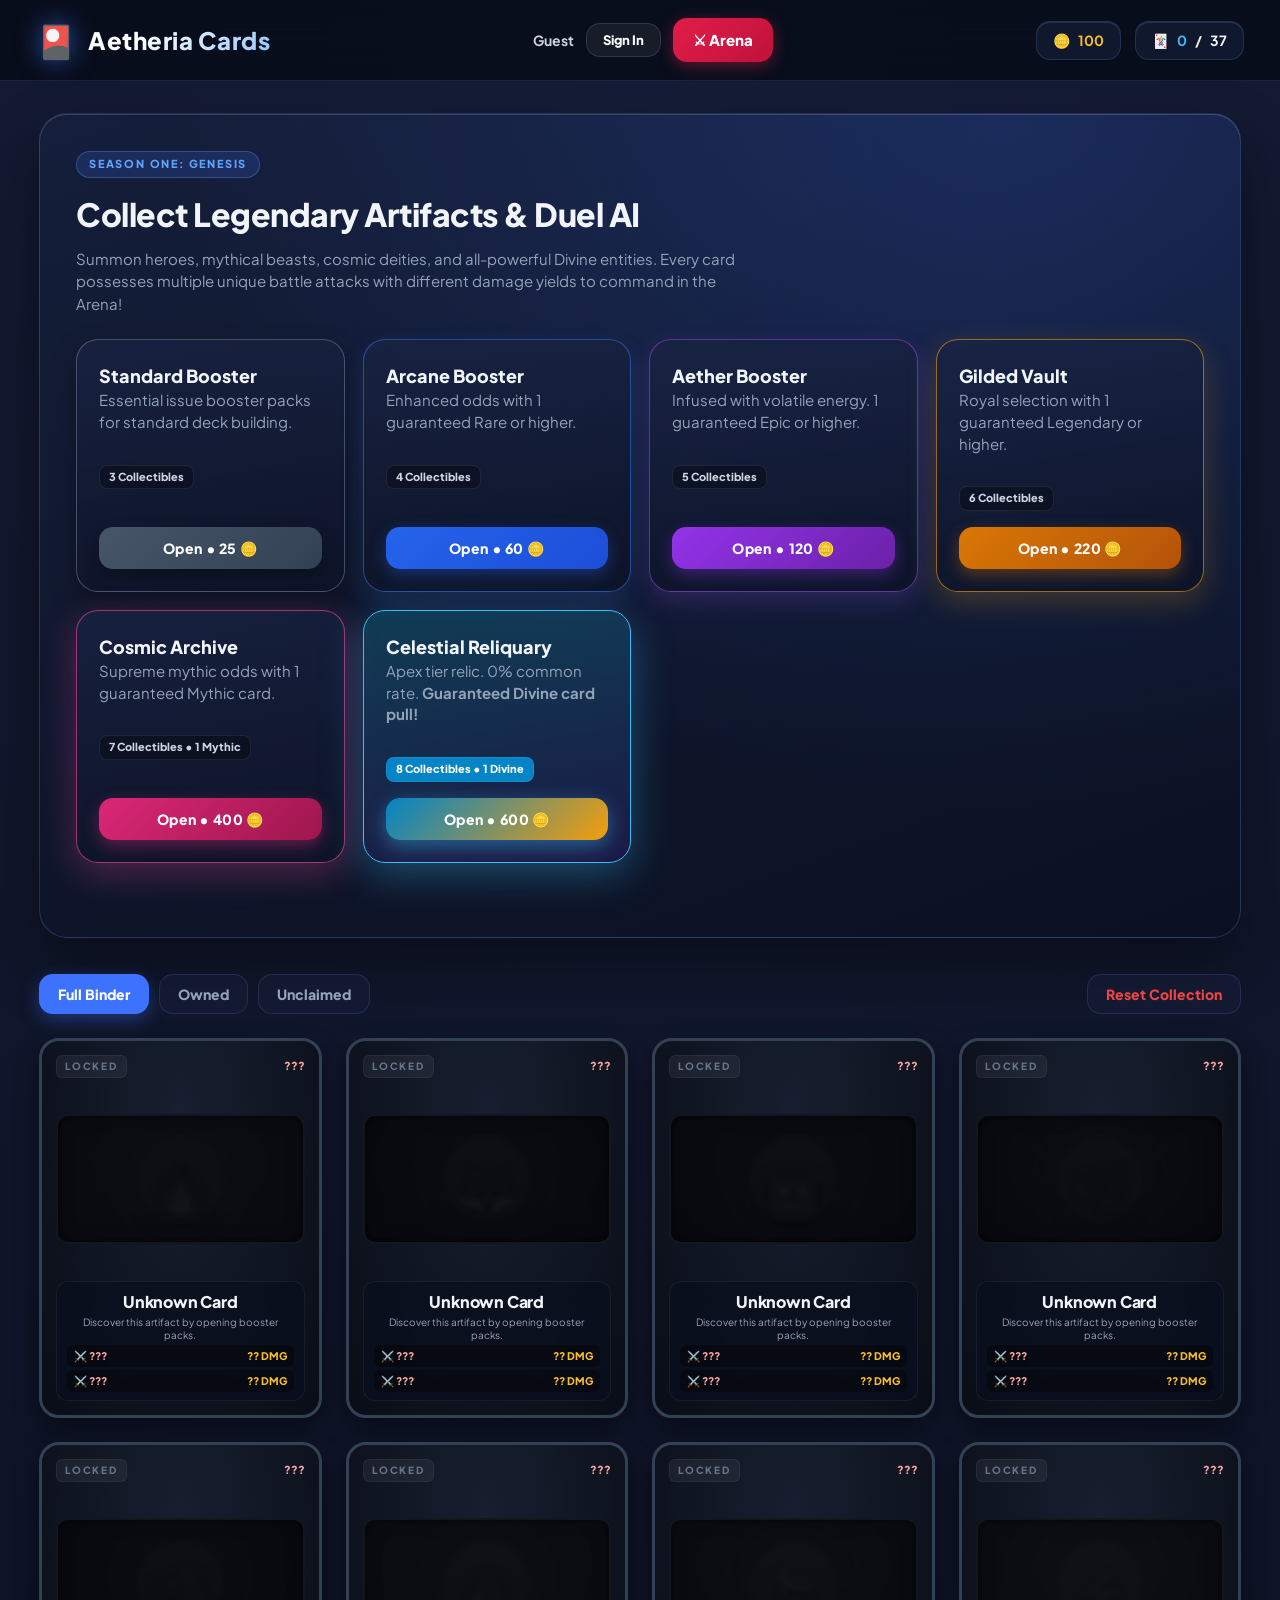
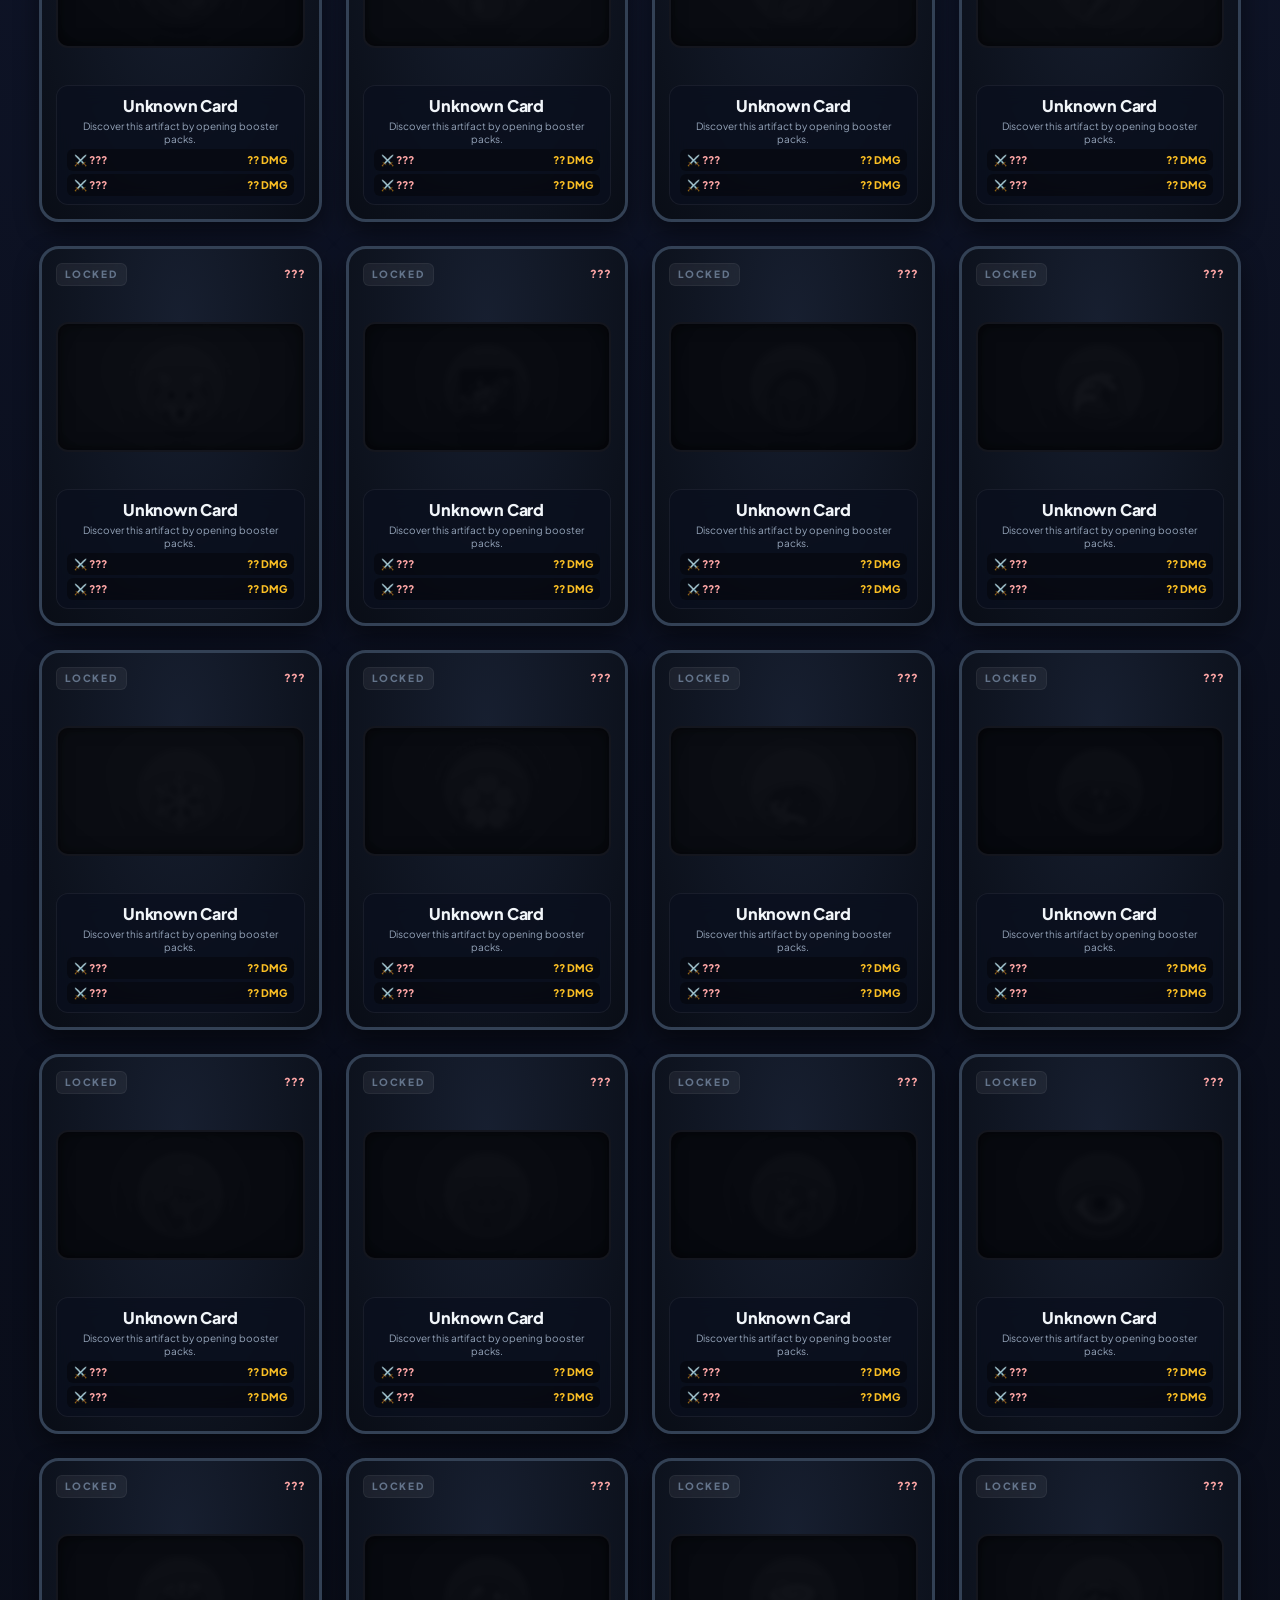
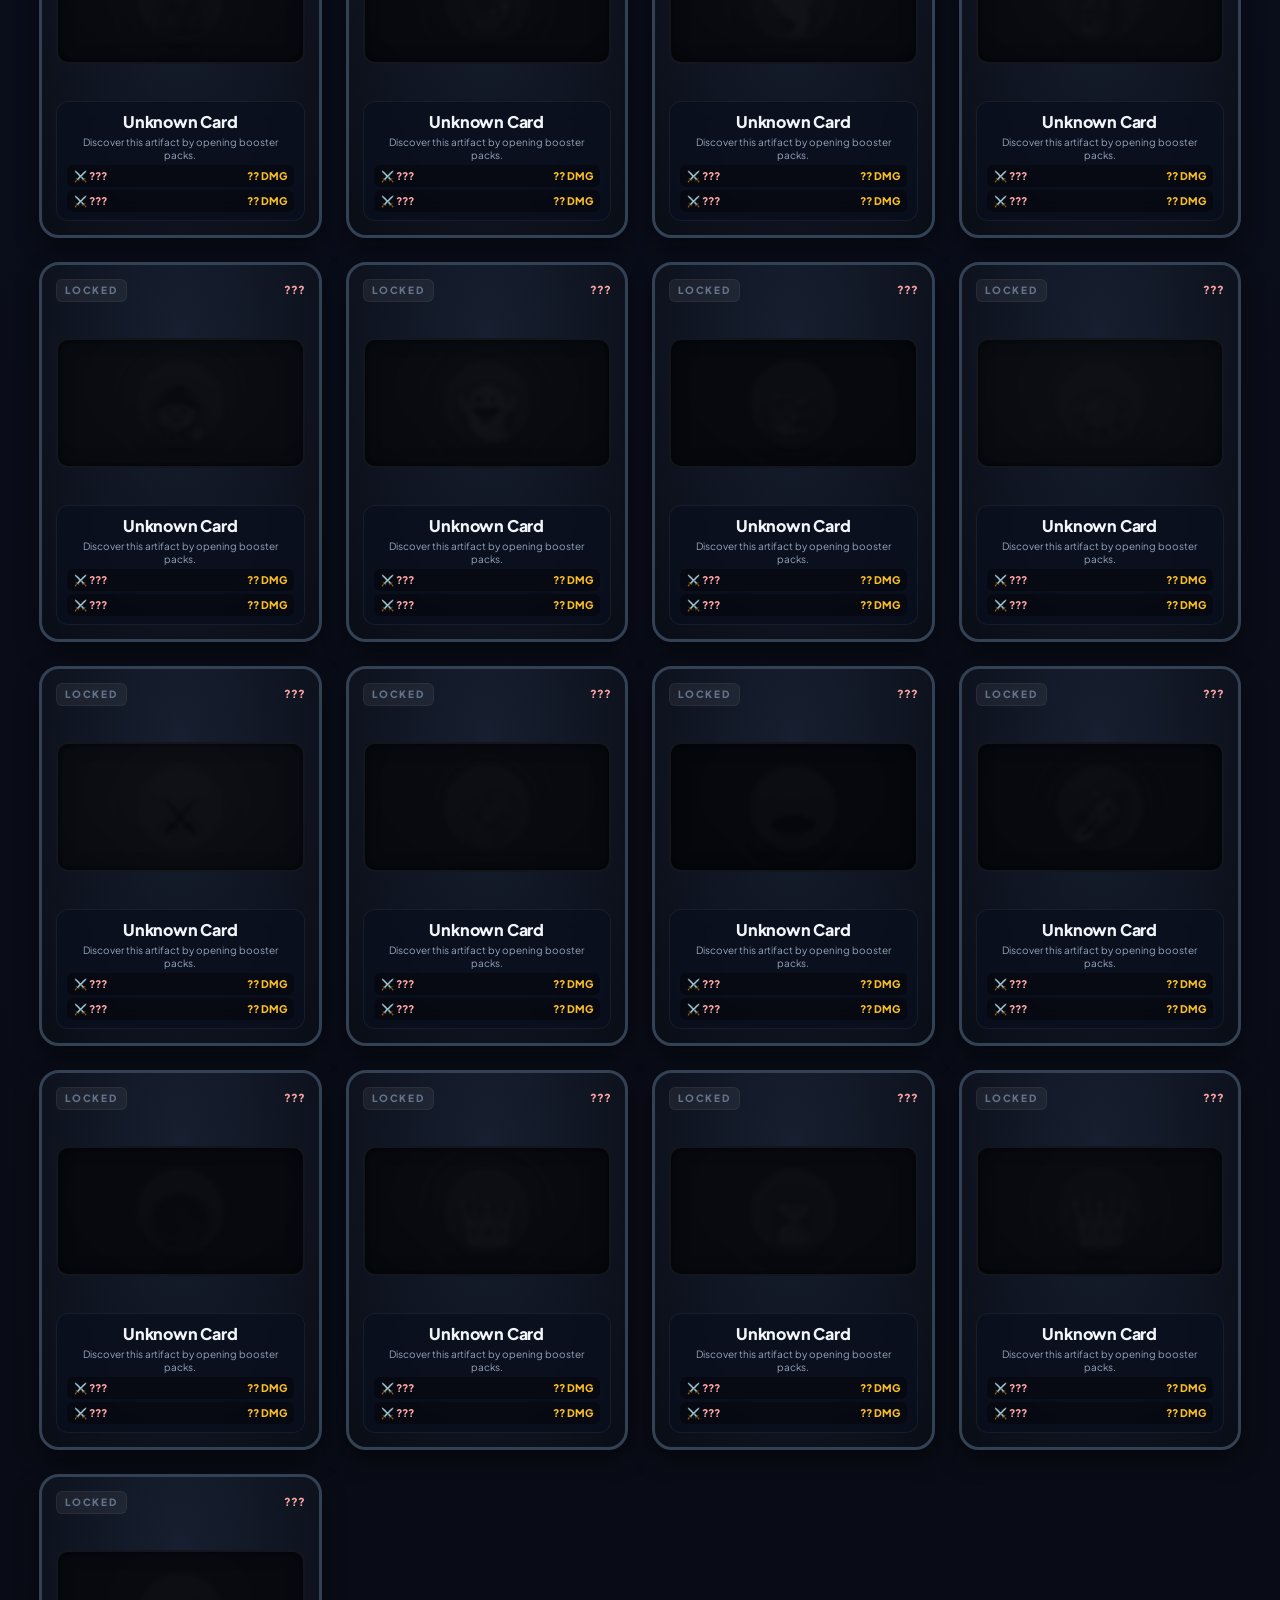
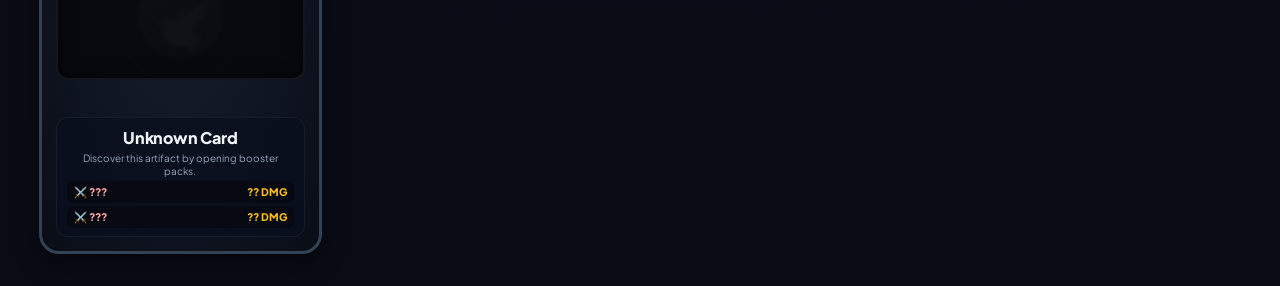
==== cardstack.html @ 81b2219b "Add files via upload" ====
<!DOCTYPE html>
<html lang="en">
<head>
<meta charset="UTF-8">
<meta name="viewport" content="width=device-width, initial-scale=1.0">
<title>Card Collector Pro & Arena</title>
<link rel="preconnect" href="https://fonts.googleapis.com">
<link rel="preconnect" href="https://fonts.gstatic.com" crossorigin>
<link href="https://fonts.googleapis.com/css2?family=Plus+Jakarta+Sans:wght@400;600;700;800;900&display=swap" rel="stylesheet">
<!-- Free WebRTC P2P library to connect two devices via room codes -->
<script src="https://unpkg.com/peerjs@1.5.2/dist/peerjs.min.js"></script>
<style>
:root{
  --bg-core: #090c15;
  --panel-bg: rgba(16, 22, 40, 0.72);
  --panel-border: rgba(90, 115, 175, 0.22);
  --accent-blue: #3d72fe;
  --accent-gold: #f59e0b;
  --glow-legendary: 0 0 35px rgba(245, 158, 11, 0.45);
  --glow-mythic: 0 0 45px rgba(236, 72, 153, 0.6);
  --glow-divine: 0 0 55px rgba(56, 189, 248, 0.8), 0 0 30px rgba(250, 204, 21, 0.7);
}

*{box-sizing:border-box}
body{
  margin:0;
  font-family:'Plus Jakarta Sans', -apple-system, BlinkMacSystemFont, "Segoe UI", Roboto, sans-serif;
  color:#f1f5f9;
  background: radial-gradient(circle at 50% 0%, #151d38 0%, #0a0e1c 50%, var(--bg-core) 100%);
  min-height:100vh;
  overflow-x:hidden;
  line-height:1.5;
}

header{
  padding:16px 36px;
  display:flex;
  justify-content:space-between;
  align-items:center;
  background:rgba(8, 12, 24, 0.85);
  backdrop-filter:blur(18px);
  -webkit-backdrop-filter:blur(18px);
  border-bottom:1px solid var(--panel-border);
  position:sticky;
  top:0;
  z-index:30;
}
.brand{display:flex;align-items:center;gap:12px}
.brand-icon{font-size:32px;filter:drop-shadow(0 0 12px rgba(61,114,254,0.6))}
h1{
  margin:0;
  font-size:24px;
  font-weight:900;
  letter-spacing:0.5px;
  background:linear-gradient(135deg, #ffffff 30%, #93c5fd 100%);
  -webkit-background-clip:text;
  -webkit-text-fill-color:transparent;
}

.stats{display:flex;gap:14px;align-items:center}
.stat{
  background:rgba(20, 29, 54, 0.7);
  border:1px solid rgba(80, 110, 180, 0.3);
  padding:8px 16px;
  border-radius:14px;
  display:flex;
  align-items:center;
  gap:8px;
  font-weight:700;
  font-size:14px;
  box-shadow:inset 0 1px 0 rgba(255,255,255,0.1);
}
.stat-val{color:#38bdf8}
.stat-val.coin-color{color:#fbbf24}

main{max-width:1250px;margin:auto;padding:32px 24px}

.hero{
  background:radial-gradient(ellipse at 80% 0%, rgba(61,114,254,0.2) 0%, transparent 60%),
             linear-gradient(160deg, rgba(22,32,60,0.85) 0%, rgba(11,16,33,0.92) 100%);
  border:1px solid rgba(90, 120, 200, 0.3);
  border-radius:28px;
  padding:36px;
  box-shadow:0 30px 60px rgba(0,0,0,0.4), inset 0 1px 0 rgba(255,255,255,0.15);
  margin-bottom:36px;
}
.hero-tag{
  display:inline-block;
  font-size:11px;
  font-weight:800;
  letter-spacing:1.8px;
  text-transform:uppercase;
  background:rgba(61,114,254,0.18);
  color:#60a5fa;
  padding:4px 12px;
  border-radius:20px;
  border:1px solid rgba(96,165,250,0.3);
  margin-bottom:12px;
}
.hero h2{font-size:32px;font-weight:900;margin:0 0 10px;letter-spacing:-0.5px}
.hero p{color:#94a3b8;margin:0 0 24px;max-width:680px;font-size:15px}

.pack-grid{
  display:grid;
  grid-template-columns:repeat(auto-fit,minmax(215px,1fr));
  gap:18px;
  margin-top:20px;
}
.pack-card{
  background:linear-gradient(170deg, rgba(26, 36, 68, 0.7) 0%, rgba(13, 19, 39, 0.85) 100%);
  border:1px solid rgba(120, 150, 220, 0.2);
  border-radius:22px;
  padding:22px;
  display:flex;
  flex-direction:column;
  justify-content:space-between;
  gap:16px;
  position:relative;
  overflow:hidden;
  transition:all 0.3s cubic-bezier(0.2, 0.8, 0.2, 1);
  box-shadow:0 12px 28px rgba(0,0,0,0.3);
}
.pack-card:hover{
  transform:translateY(-6px);
  border-color:rgba(147, 197, 253, 0.45);
  box-shadow:0 20px 40px rgba(0,0,0,0.5);
}

.pack-card.pack-common{border-color:rgba(148, 163, 184, 0.4)}
.pack-card.pack-rare{border-color:rgba(59, 130, 246, 0.5);box-shadow:0 10px 25px rgba(59,130,246,0.15)}
.pack-card.pack-epic{border-color:rgba(168, 85, 247, 0.5);box-shadow:0 10px 25px rgba(168,85,247,0.18)}
.pack-card.pack-legendary{border-color:rgba(245, 158, 11, 0.6);box-shadow:0 10px 30px rgba(245,158,11,0.22)}
.pack-card.pack-mythic{border-color:rgba(236, 72, 153, 0.65);box-shadow:0 10px 35px rgba(236,72,153,0.3)}
.pack-card.pack-divine{
  border-color:#38bdf8;
  box-shadow:0 10px 40px rgba(56, 189, 248, 0.35);
  background:linear-gradient(170deg, rgba(14, 116, 144, 0.4) 0%, rgba(30, 27, 75, 0.85) 100%);
}

.pack-title{font-size:18px;font-weight:800;display:flex;align-items:center;gap:8px}
.pack-info{color:#94a3b8;font-size:13px;line-height:1.45;margin:8px 0 0}
.pack-badge{
  display:inline-block;
  padding:3px 9px;
  border-radius:8px;
  font-size:11px;
  font-weight:800;
  background:rgba(0,0,0,0.3);
  border:1px solid rgba(255,255,255,0.08);
  margin-top:8px;
  color:#cbd5e1;
}

button{
  border:0;
  border-radius:14px;
  padding:12px 20px;
  font-size:15px;
  font-weight:800;
  cursor:pointer;
  background:linear-gradient(135deg, #3b82f6, #1d4ed8);
  color:white;
  transition:all 0.2s cubic-bezier(0.2,0.8,0.2,1);
  box-shadow:0 8px 20px rgba(37,99,235,0.35);
  font-family:inherit;
}
button:hover{
  transform:translateY(-2px);
  filter:brightness(1.1);
  box-shadow:0 12px 25px rgba(37,99,235,0.45);
}
button:active{transform:translateY(0)}

.pack-btn{width:100%;padding:12px 14px;font-size:14px;letter-spacing:0.3px}
.pack-btn.pack-common-btn{background:linear-gradient(135deg, #475569, #334155);box-shadow:0 6px 16px rgba(0,0,0,0.3)}
.pack-btn.pack-rare-btn{background:linear-gradient(135deg, #2563eb, #1d4ed8);box-shadow:0 6px 16px rgba(37,99,235,0.35)}
.pack-btn.pack-epic-btn{background:linear-gradient(135deg, #9333ea, #6b21a8);box-shadow:0 6px 16px rgba(147,51,234,0.35)}
.pack-btn.pack-legendary-btn{background:linear-gradient(135deg, #d97706, #b45309);box-shadow:0 6px 16px rgba(217,119,6,0.35)}
.pack-btn.pack-mythic-btn{background:linear-gradient(135deg, #db2777, #9d174d);box-shadow:0 6px 16px rgba(219,39,119,0.4)}
.pack-btn.pack-divine-btn{
  background:linear-gradient(135deg, #0284c7, #f59e0b);
  box-shadow:0 6px 20px rgba(56, 189, 248, 0.45);
  color:#fff;
}

.controls{display:flex;gap:10px;flex-wrap:wrap;margin-bottom:24px;align-items:center}
.controls button{
  background:rgba(20, 28, 52, 0.7);
  border:1px solid rgba(80, 110, 180, 0.25);
  box-shadow:none;
  font-size:14px;
  padding:10px 18px;
  color:#94a3b8;
}
.controls button.active{
  background:var(--accent-blue);
  color:white;
  border-color:transparent;
  box-shadow:0 6px 18px rgba(61,114,254,0.35);
}

.grid{display:grid;grid-template-columns:repeat(auto-fill,minmax(225px,1fr));gap:24px}
.card{
  height:380px;
  border-radius:20px;
  position:relative;
  transition:transform 0.3s cubic-bezier(0.2, 0.8, 0.2, 1), box-shadow 0.3s ease;
}
.card:hover{transform:translateY(-6px)}

.face{
  width:100%;
  height:100%;
  border-radius:20px;
  padding:14px;
  display:flex;
  flex-direction:column;
  justify-content:space-between;
  box-shadow:0 18px 40px rgba(0,0,0,0.55);
  overflow:hidden;
  position:relative;
  border-width:3px;
  border-style:solid;
  border-color:transparent;
}

.face::before{
  content:'';
  position:absolute;
  inset:0;
  background:linear-gradient(125deg, transparent 0%, rgba(255,255,255,0.02) 30%, rgba(255,255,255,0.22) 48%, rgba(255,255,255,0.5) 52%, transparent 100%);
  background-size:250% 250%;
  animation:foilGlint 6s infinite ease-in-out;
  pointer-events:none;
  z-index:3;
}

.face.common{background:radial-gradient(ellipse at 50% 15%, #2a3547 0%, #0f172a 100%);border-color:#64748b}
.face.rare{background:radial-gradient(ellipse at 50% 15%, #1e3a8a 0%, #0b132b 100%);border-color:#3b82f6;box-shadow:0 0 25px rgba(59,130,246,0.3)}
.face.epic{background:radial-gradient(ellipse at 50% 15%, #581c87 0%, #150624 100%);border-color:#a855f7;box-shadow:0 0 30px rgba(168,85,247,0.35)}
.face.legendary{background:radial-gradient(ellipse at 50% 15%, #78350f 0%, #1c0901 100%);border-color:#f59e0b;box-shadow:var(--glow-legendary)}
.face.mythic{background:radial-gradient(ellipse at 50% 15%, #831843 0%, #1f040e 100%);border-color:#ec4899;box-shadow:var(--glow-mythic)}
.face.divine{
  background:radial-gradient(ellipse at 50% 15%, #075985 0%, #1e1b4b 60%, #020617 100%);
  border-color:#38bdf8;
  box-shadow:var(--glow-divine);
  animation:divinePulse 4s infinite alternate;
}

@keyframes divinePulse{
  0%{border-color:#38bdf8; box-shadow:0 0 40px rgba(56, 189, 248, 0.7)}
  100%{border-color:#facc15; box-shadow:0 0 55px rgba(250, 204, 21, 0.8)}
}

.card.locked .face{background:radial-gradient(ellipse at 50% 20%, #171f30 0%, #090d16 100%);border-color:#334155;box-shadow:0 10px 25px rgba(0,0,0,0.45)}
.card.locked .face::before{display:none}
.card.locked .card-art-img{filter:grayscale(1) brightness(0.2) blur(2px);opacity:0.25}
.card.locked .card-art-frame{border-color:rgba(255,255,255,0.05);background:#070a12}
.card.locked .card-aura{display:none}
.card.locked .rarity{background:rgba(255,255,255,0.06);color:#64748b;border-color:rgba(255,255,255,0.05)}

@keyframes foilGlint{0%{background-position:0% 0%}50%{background-position:100% 100%}100%{background-position:0% 0%}}

.card-top{display:flex;justify-content:space-between;align-items:center;z-index:4}
.rarity{
  font-size:10px;
  text-transform:uppercase;
  letter-spacing:1.8px;
  font-weight:900;
  padding:3px 8px;
  border-radius:6px;
  background:rgba(0,0,0,0.5);
  backdrop-filter:blur(4px);
  border:1px solid rgba(255,255,255,0.1);
}

.card-art-frame{
  position:relative;
  width:100%;
  height:130px;
  border-radius:12px;
  overflow:hidden;
  border:2px solid rgba(255,255,255,0.18);
  background:#090d18;
  display:flex;
  align-items:center;
  justify-content:center;
  box-shadow:inset 0 0 15px rgba(0,0,0,0.7);
  z-index:2;
  margin:4px 0;
}
.card-art-img{
  width:100%;
  height:100%;
  object-fit:cover;
  transition:transform 0.4s ease;
}
.card:hover .card-art-img{transform:scale(1.06)}

.card-aura{position:absolute;inset:-10px;filter:blur(24px);opacity:0.4;z-index:1;pointer-events:none}
.common .card-aura{background:#94a3b8}
.rare .card-aura{background:#38bdf8}
.epic .card-aura{background:#c084fc}
.legendary .card-aura{background:#fbbf24}
.mythic .card-aura{background:#f472b6}
.divine .card-aura{background:#38bdf8}

.card-bottom{
  z-index:4;
  background:rgba(10, 15, 30, 0.75);
  backdrop-filter:blur(10px);
  padding:8px 10px;
  border-radius:12px;
  border:1px solid rgba(255,255,255,0.06);
}
.name{text-align:center;font-size:16px;font-weight:900;letter-spacing:-0.2px;margin-bottom:2px}
.desc{text-align:center;color:#94a3b8;font-size:10px;line-height:1.25}

.attacks-list{
  display:flex;
  flex-direction:column;
  gap:3px;
  margin-top:4px;
}
.attack-preview{
  display:flex;
  justify-content:space-between;
  background:rgba(0,0,0,0.35);
  padding:3px 7px;
  border-radius:6px;
  font-size:10.5px;
  font-weight:800;
}
.attack-name{color:#fca5a5}
.attack-dmg{color:#fbbf24}

.accountArea{display:flex;align-items:center;gap:12px}
.accountName{color:#cbd5e1;font-weight:700;font-size:14px}
.accountBtn{padding:8px 16px;font-size:13px;background:rgba(255,255,255,0.06);border:1px solid rgba(255,255,255,0.12);box-shadow:none}
#adminOpenBtn{
  display:none;
  background:linear-gradient(135deg, #e11d48, #9f1239);
  border:1px solid rgba(255,255,255,0.2);
  padding:8px 16px;
  font-size:13px;
  box-shadow:0 4px 15px rgba(225,29,72,0.3);
}

#arenaBtn{
  background:linear-gradient(135deg, #e11d48, #be123c);
  box-shadow:0 4px 15px rgba(225,29,72,0.4);
}

#packOverlay{
  position:fixed;
  inset:0;
  background:radial-gradient(circle at center, rgba(14,23,47,0.96) 0%, rgba(5,8,18,0.98) 100%);
  backdrop-filter:blur(20px);
  z-index:60;
  display:none;
  flex-direction:column;
  align-items:center;
  justify-content:center;
  padding:24px;
}
#packOverlay.show{display:flex}

.pack-model{
  width:180px;
  height:260px;
  border-radius:24px;
  display:flex;
  flex-direction:column;
  align-items:center;
  justify-content:center;
  box-shadow:0 30px 70px rgba(0,0,0,0.9), inset 0 0 20px rgba(255,255,255,0.15);
  border:3px solid rgba(255,255,255,0.25);
  position:relative;
  animation:packHover 2.5s ease-in-out infinite;
}
.pack-model.shaking{animation:packRumble 0.8s ease-in-out infinite}
.pack-model.burst{animation:packBurst 0.6s cubic-bezier(0.1, 0.9, 0.2, 1) forwards}

@keyframes packRumble{
  0%,100%{transform:translate(0,0) rotate(0deg) scale(1.02)}
  25%{transform:translate(-6px, -4px) rotate(-4deg) scale(1.06)}
  75%{transform:translate(6px, 4px) rotate(4deg) scale(1.1)}
}

.reveal-cards-container{
  display:flex;
  flex-wrap:wrap;
  justify-content:center;
  gap:20px;
  width:100%;
  margin:28px 0;
  max-height:68vh;
  overflow-y:auto;
  padding:20px;
}
.reveal-card-item{
  width:210px;
  height:360px;
  opacity:0;
  transform:translateY(50px) scale(0.85);
  animation:cardPop 0.6s cubic-bezier(0.16, 1, 0.3, 1) forwards;
}
@keyframes cardPop{to{opacity:1;transform:translateY(0) scale(1)}}

.reveal-badge{
  text-align:center;
  font-size:11px;
  font-weight:900;
  letter-spacing:1px;
  padding:5px 8px;
  border-radius:8px;
  margin-top:8px;
  text-transform:uppercase;
}
.reveal-badge.new{background:#16a34a;color:#fff;box-shadow:0 4px 12px rgba(22,163,74,0.4)}
.reveal-badge.dup{background:#334155;color:#94a3b8}

#accountModal, #adminModal, #battleModal{
  position:fixed;
  inset:0;
  background:rgba(2,4,12,0.85);
  backdrop-filter:blur(14px);
  z-index:50;
  display:none;
  align-items:center;
  justify-content:center;
}
#accountModal.show, #adminModal.show, #battleModal.show{display:flex}
.accountBox, .adminDashboard, .battleBox{
  background:linear-gradient(160deg, #16203c 0%, #0d1326 100%);
  border:1px solid rgba(255,255,255,0.15);
  border-radius:24px;
  padding:32px;
  box-shadow:0 30px 80px rgba(0,0,0,0.6);
}

.adminDashboard{width:min(1060px, 96vw);max-height:92vh;overflow-y:auto}

.admin-tabs{
  display:flex;
  gap:8px;
  border-bottom:1px solid rgba(255,255,255,0.12);
  padding-bottom:12px;
  margin-top:14px;
  overflow-x:auto;
}
.admin-tab-btn{
  background:rgba(20,28,52,0.6);
  border:1px solid rgba(80,110,180,0.25);
  border-radius:10px;
  padding:9px 15px;
  font-size:13px;
  color:#94a3b8;
  cursor:pointer;
  white-space:nowrap;
  transition:all 0.2s;
}
.admin-tab-btn.active{
  background:#f43f5e;
  border-color:transparent;
  color:white;
  box-shadow:0 4px 12px rgba(244,63,94,0.35);
}

.admin-tab-content{
  display:none;
  margin-top:20px;
}
.admin-tab-content.active{
  display:block;
}

.adminGrid{display:grid;grid-template-columns:1fr 1fr;gap:20px}
@media(max-width:840px){.adminGrid{grid-template-columns:1fr}}

.adminCard{
  background:rgba(10, 15, 30, 0.65);
  border:1px solid rgba(255,255,255,0.08);
  border-radius:18px;
  padding:20px;
  display:flex;
  flex-direction:column;
  gap:12px;
}
.adminCard h4{margin:0;color:#f43f5e;font-size:15px;display:flex;align-items:center;gap:6px}
.adminInput, .adminSelect, .adminTextarea{
  width:100%;
  padding:10px 14px;
  border-radius:10px;
  border:1px solid rgba(255,255,255,0.15);
  background:rgba(0,0,0,0.4);
  color:white;
  font-family:inherit;
  font-size:13px;
}
.adminTextarea{resize:vertical;min-height:55px}
.adminBtnGroup{display:flex;gap:8px;flex-wrap:wrap}
.adminBtnGroup button{flex:1;padding:10px 12px;font-size:13px;border-radius:10px}

.skin-checklist-box{
  max-height:130px;
  overflow-y:auto;
  background:rgba(0,0,0,0.3);
  border:1px solid rgba(255,255,255,0.12);
  border-radius:10px;
  padding:10px;
  display:flex;
  flex-direction:column;
  gap:6px;
}
.skin-check-item{
  display:flex;
  align-items:center;
  gap:8px;
  font-size:12px;
  color:#cbd5e1;
}

.draw-canvas-container{
  display:flex;
  flex-direction:column;
  align-items:center;
  gap:8px;
  background:#050811;
  padding:10px;
  border-radius:12px;
  border:1px solid rgba(255,255,255,0.1);
}
#artCanvas{
  background:#0f172a;
  border-radius:8px;
  border:2px solid #334155;
  cursor:crosshair;
}
.canvas-tools{
  display:flex;
  gap:10px;
  align-items:center;
  width:100%;
  justify-content:center;
  flex-wrap:wrap;
}

/* Battle Modal Styles */
.battleBox{
  width:min(950px, 95vw);
  max-height:92vh;
  overflow-y:auto;
  display:flex;
  flex-direction:column;
  gap:20px;
  position:relative;
}
.battle-arena{
  display:grid;
  grid-template-columns:1fr auto 1fr;
  gap:24px;
  align-items:center;
}
@media(max-width:700px){
  .battle-arena{grid-template-columns:1fr;text-align:center}
}
.fighter-card{
  background:rgba(15, 23, 42, 0.8);
  border:2px solid rgba(255,255,255,0.15);
  border-radius:18px;
  padding:16px;
  display:flex;
  flex-direction:column;
  align-items:center;
  gap:8px;
  position:relative;
  transition:transform 0.2s cubic-bezier(0.18, 0.89, 0.32, 1.28);
}

.lunge-right{animation:animLungeRight 0.35s ease forwards}
.lunge-left{animation:animLungeLeft 0.35s ease forwards}
.hit-shake{animation:animHitShake 0.4s ease forwards}

@keyframes animLungeRight{
  0%{transform:translateX(0) scale(1)}
  45%{transform:translateX(55px) scale(1.08)}
  100%{transform:translateX(0) scale(1)}
}
@keyframes animLungeLeft{
  0%{transform:translateX(0) scale(1)}
  45%{transform:translateX(-55px) scale(1.08)}
  100%{transform:translateX(0) scale(1)}
}
@keyframes animHitShake{
  0%{transform:translate(0,0);filter:brightness(1)}
  20%{transform:translate(-10px, -6px);filter:brightness(2.2) drop-shadow(0 0 15px #ef4444)}
  40%{transform:translate(10px, 6px);filter:brightness(2.5) drop-shadow(0 0 20px #ef4444)}
  60%{transform:translate(-6px, 4px);filter:brightness(1.8)}
  80%{transform:translate(6px, -4px);filter:brightness(1.3)}
  100%{transform:translate(0,0);filter:brightness(1)}
}

.health-bar-container{
  width:100%;
  height:14px;
  background:#1e293b;
  border-radius:8px;
  overflow:hidden;
  border:1px solid rgba(255,255,255,0.1);
}
.health-bar{
  height:100%;
  width:100%;
  background:linear-gradient(90deg, #ef4444, #22c55e);
  transition:width 0.4s ease;
}
.battle-log{
  background:rgba(0,0,0,0.5);
  border:1px solid rgba(255,255,255,0.1);
  border-radius:14px;
  padding:14px;
  height:120px;
  overflow-y:auto;
  font-size:13px;
  color:#cbd5e1;
  display:flex;
  flex-direction:column;
  gap:6px;
}
.battle-actions{
  display:flex;
  flex-direction:column;
  gap:10px;
}
.attacks-grid-buttons{
  display:grid;
  grid-template-columns:1fr 1fr;
  gap:10px;
}
@media(max-width:550px){.attacks-grid-buttons{grid-template-columns:1fr}}

.attack-btn{
  background:linear-gradient(135deg, #1e293b, #0f172a);
  border:1px solid rgba(255,255,255,0.15);
  border-radius:12px;
  padding:10px 14px;
  display:flex;
  justify-content:space-between;
  align-items:center;
  cursor:pointer;
  transition:all 0.2s;
}
.attack-btn:hover:not(:disabled){
  background:linear-gradient(135deg, #334155, #1e293b);
  border-color:#38bdf8;
  transform:translateY(-2px);
}
.attack-btn:disabled{
  opacity:0.4;
  cursor:not-allowed;
  transform:none;
}

.arena-mode-grid{
  display:grid;
  grid-template-columns:1fr 1fr;
  gap:16px;
}
@media(max-width:650px){.arena-mode-grid{grid-template-columns:1fr}}
.arena-choice-card{
  background:rgba(15,23,42,0.6);
  border:2px solid rgba(255,255,255,0.12);
  border-radius:16px;
  padding:20px;
  display:flex;
  flex-direction:column;
  gap:10px;
  align-items:center;
  text-align:center;
}
.code-display{
  font-size:32px;
  font-weight:900;
  letter-spacing:6px;
  color:#38bdf8;
  background:#050b18;
  padding:10px 24px;
  border-radius:12px;
  border:2px dashed #0284c7;
  user-select:all;
}

/* Visual Card Picker for Arena */
.arena-picker-container{
  background:rgba(10, 15, 28, 0.7);
  border:1px solid rgba(255,255,255,0.1);
  border-radius:16px;
  padding:16px;
}
.arena-card-carousel{
  display:flex;
  gap:14px;
  overflow-x:auto;
  padding:10px 4px 16px;
  scrollbar-width:thin;
}
.arena-pick-item{
  flex:0 0 170px;
  height:260px;
  border-radius:14px;
  border:2px solid rgba(255,255,255,0.12);
  background:rgba(15, 23, 42, 0.9);
  padding:10px;
  display:flex;
  flex-direction:column;
  justify-content:space-between;
  cursor:pointer;
  transition:all 0.25s ease;
  position:relative;
}
.arena-pick-item:hover{
  transform:translateY(-4px);
  border-color:#38bdf8;
}
.arena-pick-item.selected{
  border-color:#38bdf8;
  box-shadow:0 0 20px rgba(56,189,248,0.5);
  transform:translateY(-5px) scale(1.02);
}
.arena-pick-item.selected::after{
  content:'✓ SELECTED';
  position:absolute;
  top:-8px;
  right:10px;
  background:#0284c7;
  color:#fff;
  font-size:9px;
  font-weight:900;
  padding:2px 6px;
  border-radius:6px;
}

#victoryBanner{
  display:none;
  background:linear-gradient(135deg, rgba(22, 101, 52, 0.9), rgba(6, 78, 59, 0.95));
  border:2px solid #4ade80;
  border-radius:16px;
  padding:18px 24px;
  text-align:center;
  animation:cardPop 0.5s cubic-bezier(0.16, 1, 0.3, 1) forwards;
}
#victoryBanner.show{display:flex;flex-direction:column;align-items:center;gap:6px}

#maintenanceBanner{
  display:none;
  background:#ef4444;
  color:#fff;
  text-align:center;
  padding:10px;
  font-weight:800;
  font-size:14px;
}
#serverEventBanner{
  display:none;
  background:linear-gradient(90deg, #d97706, #f59e0b);
  color:#0f172a;
  text-align:center;
  padding:8px;
  font-weight:900;
  font-size:13px;
  letter-spacing:1px;
}
</style>
</head>
<body>

<div id="maintenanceBanner">⚠ MAINTENANCE IN PROGRESS — Admin Test Mode Active</div>
<div id="serverEventBanner">🎉 2X COIN EVENT ACTIVE — All pack and battle rewards doubled!</div>

<header>
  <div class="brand">
    <div class="brand-icon">🎴</div>
    <div>
      <h1>Aetheria Cards</h1>
    </div>
  </div>
  <div class="accountArea">
    <span class="accountName" id="accountLabel">Guest</span>
    <button class="accountBtn" id="accountBtn">Account</button>
    <button id="arenaBtn">⚔ Arena</button>
    <button id="adminOpenBtn">⚡ Admin Hub</button>
  </div>
  <div class="stats">
    <div class="stat">🪙 <span id="coins" class="stat-val coin-color">100</span></div>
    <div class="stat">🃏 <span id="count" class="stat-val">0</span>/<span id="totalCardsCount">37</span></div>
  </div>
</header>

<div id="packOverlay">
  <div class="anim-pack-container" id="packAnimStage" style="display:flex;flex-direction:column;align-items:center;gap:18px">
    <div id="animPackModel" class="pack-model">
      <div id="animPackIcon" style="font-size:75px">📦</div>
      <div id="animPackLabel" style="font-weight:900;text-transform:uppercase;margin-top:10px;font-size:14px;letter-spacing:1px">Common Pack</div>
    </div>
    <h3 id="packOpeningStatus" style="font-weight:700;color:#94a3b8;margin:0">Unsealing Booster Pack...</h3>
  </div>

  <div class="reveal-results" id="packRevealResults" style="display:none;flex-direction:column;align-items:center;width:100%;max-width:1200px">
    <h2 id="packRevealTitle" style="font-size:28px;font-weight:900;margin:0">Cards Acquired</h2>
    <div class="reveal-cards-container" id="revealCardsContainer"></div>
    <button id="packCollectBtn" style="padding:14px 40px;font-size:16px">Claim Cards</button>
  </div>
</div>

<div id="accountModal">
  <div class="accountBox" style="width:min(420px,90vw)">
    <h2 id="accountTitle" style="margin-top:0">Player Sign-In</h2>
    <input id="usernameInput" class="adminInput" placeholder="Username" maxlength="20" style="margin-bottom:10px">
    <input id="passwordInput" type="password" class="adminInput" placeholder="Password" maxlength="40">
    <div id="accountError" style="color:#f87171;font-size:13px;min-height:20px;margin-top:8px"></div>
    <div style="display:flex;gap:10px;margin-top:16px">
      <button id="accountSubmit" style="flex:1">Sign In</button>
      <button id="accountCancel" class="accountBtn" style="flex:1">Cancel</button>
    </div>
  </div>
</div>

<!-- Arena Hub Modal -->
<div id="battleModal">
  <div class="battleBox">
    <div style="display:flex;justify-content:space-between;align-items:center;border-bottom:1px solid rgba(255,255,255,0.1);padding-bottom:10px">
      <h2 style="margin:0;color:#fb7185">⚔ Combat Arena</h2>
      <button class="accountBtn" id="closeBattleBtn">Exit Arena</button>
    </div>

    <div id="arenaHubArea" style="display:flex;flex-direction:column;gap:18px">
      <div class="arena-picker-container">
        <div style="display:flex;justify-content:space-between;align-items:center;margin-bottom:6px">
          <b>Select Champion from your Collection:</b>
          <span id="selectedChampionBadge" style="color:#38bdf8;font-size:13px;font-weight:800"></span>
        </div>
        <div class="arena-card-carousel" id="arenaCardDeckCarousel"></div>
      </div>

      <div class="arena-mode-grid">
        <div class="arena-choice-card">
          <div style="font-size:32px">🤖</div>
          <b style="font-size:18px">Battle AI Champion</b>
          <p style="font-size:13px;color:#94a3b8;margin:0">Fight offline against an automated AI card equipped with unique attacks. Win to earn coins!</p>
          <button id="startAiMatchBtn" style="margin-top:auto;width:100%;background:#e11d48">Fight AI</button>
        </div>

        <div class="arena-choice-card">
          <div style="font-size:32px">👥</div>
          <b style="font-size:18px">Custom Match (PVP)</b>
          <p style="font-size:13px;color:#94a3b8;margin:0">Create an arena code or join another device using a 6-digit code.</p>
          <div style="display:flex;gap:8px;width:100%;margin-top:auto">
            <button id="hostMatchBtn" style="flex:1;background:#2563eb;padding:10px 8px;font-size:13px">Host Arena</button>
            <button id="showJoinMatchBtn" style="flex:1;background:#059669;padding:10px 8px;font-size:13px">Join with Code</button>
          </div>
        </div>
      </div>
    </div>

    <div id="arenaHostWaitArea" style="display:none;flex-direction:column;align-items:center;gap:14px;text-align:center;padding:20px 0">
      <h3 style="margin:0;color:#38bdf8">Arena Created!</h3>
      <p style="color:#cbd5e1;margin:0">Give this 6-digit code to another player/device to join:</p>
      <div class="code-display" id="roomCodeDisplay">------</div>
      <small style="color:#94a3b8">Waiting for rival to connect with code...</small>
      <button class="accountBtn" id="cancelHostBtn">Cancel Lobby</button>
    </div>

    <div id="arenaJoinArea" style="display:none;flex-direction:column;align-items:center;gap:14px;text-align:center;padding:20px 0">
      <h3 style="margin:0;color:#4ade80">Join Arena Match</h3>
      <p style="color:#cbd5e1;margin:0">Enter the 6-digit code shown on the host device:</p>
      <input type="text" id="joinCodeInput" class="adminInput" maxlength="6" placeholder="e.g. 842193" style="text-align:center;font-size:24px;letter-spacing:6px;width:240px;text-transform:uppercase">
      <div style="display:flex;gap:10px">
        <button id="confirmJoinCodeBtn" style="background:#059669">Connect & Fight</button>
        <button class="accountBtn" id="cancelJoinBtn">Back</button>
      </div>
    </div>

    <div id="battleFieldArea" style="display:none;flex-direction:column;gap:18px">
      <div id="victoryBanner">
        <h2 style="margin:0;color:#86efac;font-size:28px">🏆 YOU WON!</h2>
        <span style="font-size:16px;font-weight:800;color:#fde047" id="victoryCoinsLabel">+25 Coins Added to Your Account! 🪙</span>
      </div>

      <div class="battle-arena">
        <div class="fighter-card" id="playerFighterCard">
          <span style="font-size:12px;font-weight:900;color:#38bdf8" id="playerLabelTag">YOUR HERO</span>
          <img id="playerBattleImg" src="" style="width:140px;height:95px;object-fit:cover;border-radius:10px">
          <b id="playerBattleName" style="font-size:17px">Hero</b>
          <div class="health-bar-container">
            <div id="playerHpBar" class="health-bar"></div>
          </div>
          <span id="playerHpText" style="font-size:12px;font-weight:800">100 / 100 HP</span>
        </div>

        <div style="font-size:32px;font-weight:900;color:#ef4444">VS</div>

        <div class="fighter-card" id="aiFighterCard">
          <span style="font-size:12px;font-weight:900;color:#f43f5e" id="oppLabelTag">OPPONENT</span>
          <img id="aiBattleImg" src="" style="width:140px;height:95px;object-fit:cover;border-radius:10px">
          <b id="aiBattleName" style="font-size:17px">Opponent</b>
          <div class="health-bar-container">
            <div id="aiHpBar" class="health-bar"></div>
          </div>
          <span id="aiHpText" style="font-size:12px;font-weight:800">100 / 100 HP</span>
        </div>
      </div>

      <div class="battle-log" id="battleLog"></div>

      <div class="battle-actions">
        <div style="font-size:13px;font-weight:800;color:#94a3b8" id="turnInstructionText">Choose an attack:</div>
        <div class="attacks-grid-buttons" id="playerAttacksContainer"></div>
        <div style="display:flex;gap:10px">
          <button id="godModeStrikeBtn" class="accountBtn" style="display:none;background:#f59e0b;color:#000;font-weight:900">⚡ God Strike (1-Hit KO)</button>
          <button id="forfeitBattleBtn" class="accountBtn" style="flex:1">Leave Battle</button>
        </div>
      </div>
    </div>
  </div>
</div>

<!-- Tabbed Admin Hub Modal -->
<div id="adminModal">
  <div class="adminDashboard">
    <div style="display:flex;justify-content:space-between;align-items:center;border-bottom:1px solid rgba(255,255,255,0.1);padding-bottom:12px">
      <h2 style="margin:0;color:#f43f5e" id="adminHubHeader">⚡ Supreme Admin Suite (Cam)</h2>
      <button class="accountBtn" id="adminCloseBtn">✕</button>
    </div>

    <div class="admin-tabs">
      <button class="admin-tab-btn active" data-tab="tabPlayers">👥 Player Manager</button>
      <button class="admin-tab-btn" data-tab="tabEconomy">🪙 Economy & RNG</button>
      <button class="admin-tab-btn" data-tab="tabStudio">🎨 Card Studio</button>
      <button class="admin-tab-btn" data-tab="tabEvents">🌪️ World Events</button>
      <button class="admin-tab-btn" data-tab="tabBroadcast">📢 Broadcast & Leaks</button>
      <button class="admin-tab-btn" data-tab="tabPermissions" id="permissionsTabBtn">🛡 Sub-Admin Roles</button>
    </div>

    <!-- TAB 1: PLAYER MANAGER -->
    <div class="admin-tab-content active" id="tabPlayers">
      <div class="adminGrid">
        <div class="adminCard">
          <h4>🎭 Player Skins Dispatcher</h4>
          <select id="skinPlayerSelect" class="adminSelect"></select>
          <select id="skinSelect" class="adminSelect"></select>
          <div class="adminBtnGroup">
            <button id="adminGiveSkinBtn" style="background:#059669">Grant Skin</button>
            <button id="adminTakeSkinBtn" style="background:#dc2626">Revoke Skin</button>
          </div>
          <div class="adminBtnGroup" style="margin-top:4px">
            <button id="adminUnlockAllPlayerBtn" style="background:#2563eb">Unlock All for Player</button>
            <button id="adminWipePlayerBtn" style="background:#7f1d1d">Wipe Player Cards</button>
          </div>
        </div>

        <div class="adminCard">
          <h4>👥 Registered Players</h4>
          <div style="max-height:220px;overflow-y:auto">
            <table style="width:100%;border-collapse:collapse;font-size:13px">
              <thead>
                <tr style="text-align:left;color:#94a3b8;border-bottom:1px solid rgba(255,255,255,0.1)">
                  <th style="padding:6px">User</th><th>Role</th><th>Coins</th><th>Cards</th><th>Action</th>
                </tr>
              </thead>
              <tbody id="playerTableBody"></tbody>
            </table>
          </div>
          <div class="adminBtnGroup" style="margin-top:10px" id="adminWipeSection">
            <button id="adminUnlockAllCamBtn" style="background:#2563eb">Unlock All For Master</button>
            <button id="adminWipeOtherAccountsBtn" style="background:#991b1b">Delete All Other Accounts</button>
          </div>
        </div>
      </div>
    </div>

    <!-- TAB 2: ECONOMY & RNG -->
    <div class="admin-tab-content" id="tabEconomy">
      <div class="adminGrid">
        <div class="adminCard">
          <h4>🪙 Player Treasury Operations</h4>
          <label style="font-size:12px;color:#94a3b8">Target Player:</label>
          <select id="economyPlayerSelect" class="adminSelect"></select>
          <label style="font-size:12px;color:#94a3b8">Coin Amount:</label>
          <input type="number" id="adminPlayerCoinsAmount" class="adminInput" placeholder="Coin amount" min="0" value="500">
          <div class="adminBtnGroup">
            <button id="adminAddPlayerCoinsBtn" style="background:#0284c7">+ Gift Coins</button>
            <button id="adminSetPlayerCoinsBtn" style="background:#4f46e5">= Set Exact</button>
            <button id="adminDrainPlayerCoinsBtn" style="background:#b91c1c">Drain to 0</button>
          </div>
          <div style="border-top:1px solid rgba(255,255,255,0.1);padding-top:8px;margin-top:4px" id="masterDepositSection">
            <button id="adminAddSelfCoinsBtn" style="width:100%;background:#d97706">+10,000 Coins to Cam</button>
          </div>
        </div>

        <div class="adminCard">
          <h4>🍀 Pack Luck Multiplier (RNG)</h4>
          <select id="adminLuckSelect" class="adminSelect">
            <option value="1">1x Standard Luck (Default)</option>
            <option value="2">2x High Roller Luck</option>
            <option value="5">5x Insane Odds (Frequent Epics/Legends)</option>
            <option value="10">10x God Mode (Rain of Mythics/Divines)</option>
          </select>
          <button id="adminSaveLuckBtn" style="background:#10b981">Apply Luck Setting</button>
          <small style="color:#94a3b8">Applies to all booster pack openings across the platform.</small>
        </div>
      </div>
    </div>

    <!-- TAB 3: CARD STUDIO -->
    <div class="admin-tab-content" id="tabStudio">
      <div class="adminCard">
        <h4>🎨 Card Picture Studio & Multiple Attacks Creator</h4>
        <div style="display:grid;grid-template-columns:1fr 1fr;gap:16px">
          <div class="draw-canvas-container">
            <span style="font-size:12px;font-weight:700;color:#cbd5e1">Draw / Sketch Picture</span>
            <canvas id="artCanvas" width="240" height="150"></canvas>
            <div class="canvas-tools">
              <input type="color" id="brushColor" value="#38bdf8" style="border:0;width:34px;height:34px;border-radius:8px;cursor:pointer">
              <input type="range" id="brushSize" min="2" max="25" value="6" style="width:70px">
              <button class="accountBtn" id="clearCanvasBtn" style="padding:6px 12px;font-size:12px">Clear</button>
            </div>
          </div>

          <div style="display:flex;flex-direction:column;gap:8px">
            <input id="newCardName" class="adminInput" placeholder="Card Name (e.g. Solar Phoenix)" maxlength="20">
            <select id="newCardRarity" class="adminSelect">
              <option value="common">Common</option>
              <option value="rare">Rare</option>
              <option value="epic">Epic</option>
              <option value="legendary">Legendary</option>
              <option value="mythic">Mythic</option>
              <option value="divine">Divine</option>
            </select>
            <input id="newCardDesc" class="adminInput" placeholder="Card lore description...">

            <div style="display:flex;gap:6px">
              <input id="newCardAttack1Name" class="adminInput" placeholder="Attack 1 (e.g. Flame Kick)">
              <input id="newCardAttack1Dmg" type="number" class="adminInput" placeholder="DMG 1" style="width:90px" value="20">
            </div>

            <div style="display:flex;gap:6px">
              <input id="newCardAttack2Name" class="adminInput" placeholder="Attack 2 (e.g. Solar Burst)">
              <input id="newCardAttack2Dmg" type="number" class="adminInput" placeholder="DMG 2" style="width:90px" value="38">
            </div>

            <input id="newCardImageUrl" class="adminInput" placeholder="Paste Image URL (https://...)">
            <div style="display:flex;gap:6px;align-items:center">
              <span style="font-size:12px;color:#94a3b8">Or Upload:</span>
              <input type="file" id="imageFileInput" accept="image/*" style="font-size:12px;color:#94a3b8">
            </div>
          </div>
        </div>

        <div class="adminBtnGroup" style="margin-top:6px">
          <button id="adminCreateCardBtn" style="background:#9333ea">Spawn Brand New Card with Art</button>
          <button id="adminUpdateCardArtBtn" style="background:#0284c7">Update Selected Existing Card's Art</button>
        </div>
      </div>
    </div>

    <!-- TAB 4: WORLD EVENTS & CHAOS -->
    <div class="admin-tab-content" id="tabEvents">
      <div class="adminGrid">
        <div class="adminCard">
          <h4>🎉 Global Booster & Economy Modifiers</h4>
          <label style="font-size:12px;color:#94a3b8">Coin Multiplier Event:</label>
          <select id="eventCoinMultiplierSelect" class="adminSelect">
            <option value="1">1x Standard Coins</option>
            <option value="2">2x Double Coin Fever (Active)</option>
            <option value="3">3x Triple Coin Extravaganza</option>
          </select>
          
          <label style="font-size:12px;color:#94a3b8">Pack Cost Discount:</label>
          <select id="eventPackDiscountSelect" class="adminSelect">
            <option value="0">Full Standard Price (0% Off)</option>
            <option value="25">Flash Sale (25% Off All Packs)</option>
            <option value="50">Black Friday Mega Sale (50% Off!)</option>
          </select>
          <button id="applyServerEventsBtn" style="background:#f59e0b;color:#000;font-weight:900">Broadcast World Event</button>
        </div>

        <div class="adminCard">
          <h4>⚠️ Security & Superpowers</h4>
          <div style="display:flex;flex-direction:column;gap:10px">
            <div style="display:flex;align-items:center;justify-content:space-between">
              <span><b>Maintenance Mode Lock:</b></span>
              <button id="toggleMaintenanceBtn" class="accountBtn" style="background:#ef4444">OFF</button>
            </div>
            <div style="display:flex;align-items:center;justify-content:space-between">
              <span><b>Admin Arena God Strike:</b></span>
              <button id="toggleGodModeBtn" class="accountBtn" style="background:#10b981">ENABLED</button>
            </div>
          </div>
          <small style="color:#94a3b8;margin-top:10px">Maintenance mode locks the packs and arena for non-admins. God Strike enables an instant-kill cheat inside battles for quick testing.</small>
        </div>
      </div>
    </div>

    <!-- TAB 5: BROADCAST -->
    <div class="admin-tab-content" id="tabBroadcast">
      <div class="adminCard">
        <h4>📢 Global News, Leaks & Game Broadcasts</h4>
        <textarea id="adminLeakInput" class="adminTextarea" placeholder="Type secret leaks, patch notes, or updates to display on the main page..."></textarea>
        <div class="adminBtnGroup">
          <button id="adminPostLeakBtn" style="background:#3b82f6">Broadcast</button>
          <button id="adminClearLeakBtn" style="background:#475569">Delete Announcement</button>
        </div>
      </div>
    </div>

    <!-- TAB 6: SUB-ADMIN PERMISSIONS (Master Cam Only) -->
    <div class="admin-tab-content" id="tabPermissions">
      <div class="adminGrid">
        <div class="adminCard">
          <h4>🛡️ Appoint Sub-Admin & Configure Privileges</h4>
          <label style="font-size:12px;color:#94a3b8">Target Player:</label>
          <select id="subAdminTargetSelect" class="adminSelect"></select>

          <label style="font-size:12px;color:#94a3b8">Daily Gift Coin Cap (0 = cannot gift coins):</label>
          <input type="number" id="subAdminDailyCapInput" class="adminInput" value="500" min="0">

          <div style="display:flex;align-items:center;gap:8px;margin:4px 0">
            <input type="checkbox" id="subAdminAllowSkinsCheck" checked style="width:16px;height:16px">
            <label for="subAdminAllowSkinsCheck" style="font-size:13px;font-weight:700">Allow Gifting Card Skins</label>
          </div>

          <label style="font-size:12px;color:#94a3b8">Allowed Skins Sub-Admin Can Gift:</label>
          <div class="skin-checklist-box" id="subAdminSkinsChecklist"></div>

          <button id="saveSubAdminRoleBtn" style="background:linear-gradient(135deg,#059669,#10b981);margin-top:6px">Assign Sub-Admin Privileges</button>
        </div>

        <div class="adminCard">
          <h4>📋 Active Appointed Admins</h4>
          <div id="subAdminRolesList" style="display:flex;flex-direction:column;gap:10px;max-height:360px;overflow-y:auto"></div>
        </div>
      </div>
    </div>
  </div>
</div>

<main>
  <section id="leaksSection" style="display:none;background:rgba(30,41,59,0.7);border-left:4px solid #a855f7;padding:16px 20px;border-radius:12px;margin-bottom:24px">
    <div style="font-size:12px;font-weight:800;color:#c084fc;text-transform:uppercase;letter-spacing:1px">Developer Broadcast</div>
    <div id="leaksContent" style="color:#e2e8f0;margin-top:4px"></div>
  </section>

  <section class="hero">
    <span class="hero-tag">Season One: Genesis</span>
    <h2>Collect Legendary Artifacts & Duel AI</h2>
    <p>Summon heroes, mythical beasts, cosmic deities, and all-powerful Divine entities. Every card possesses multiple unique battle attacks with different damage yields to command in the Arena!</p>
    
    <div class="pack-grid">
      <div class="pack-card pack-common">
        <div>
          <div class="pack-title">Standard Booster</div>
          <p class="pack-info">Essential issue booster packs for standard deck building.</p>
          <span class="pack-badge">3 Collectibles</span>
        </div>
        <button class="pack-btn pack-common-btn" onclick="startPackOpening('common')"><span id="price-common">Open • 25 🪙</span></button>
      </div>
      <div class="pack-card pack-rare">
        <div>
          <div class="pack-title">Arcane Booster</div>
          <p class="pack-info">Enhanced odds with 1 guaranteed Rare or higher.</p>
          <span class="pack-badge">4 Collectibles</span>
        </div>
        <button class="pack-btn pack-rare-btn" onclick="startPackOpening('rare')"><span id="price-rare">Open • 60 🪙</span></button>
      </div>
      <div class="pack-card pack-epic">
        <div>
          <div class="pack-title">Aether Booster</div>
          <p class="pack-info">Infused with volatile energy. 1 guaranteed Epic or higher.</p>
          <span class="pack-badge">5 Collectibles</span>
        </div>
        <button class="pack-btn pack-epic-btn" onclick="startPackOpening('epic')"><span id="price-epic">Open • 120 🪙</span></button>
      </div>
      <div class="pack-card pack-legendary">
        <div>
          <div class="pack-title">Gilded Vault</div>
          <p class="pack-info">Royal selection with 1 guaranteed Legendary or higher.</p>
          <span class="pack-badge">6 Collectibles</span>
        </div>
        <button class="pack-btn pack-legendary-btn" onclick="startPackOpening('legendary')"><span id="price-legendary">Open • 220 🪙</span></button>
      </div>
      <div class="pack-card pack-mythic">
        <div>
          <div class="pack-title">Cosmic Archive</div>
          <p class="pack-info">Supreme mythic odds with 1 guaranteed Mythic card.</p>
          <span class="pack-badge">7 Collectibles • 1 Mythic</span>
        </div>
        <button class="pack-btn pack-mythic-btn" onclick="startPackOpening('mythic')"><span id="price-mythic">Open • 400 🪙</span></button>
      </div>
      <div class="pack-card pack-divine">
        <div>
          <div class="pack-title">Celestial Reliquary</div>
          <p class="pack-info">Apex tier relic. 0% common rate. <b>Guaranteed Divine card pull!</b></p>
          <span class="pack-badge" style="background:#0284c7;color:#fff">8 Collectibles • 1 Divine</span>
        </div>
        <button class="pack-btn pack-divine-btn" onclick="startPackOpening('divine')"><span id="price-divine">Open • 600 🪙</span></button>
      </div>
    </div>
    <div id="message" style="margin-top:14px;font-weight:700;color:#60a5fa;min-height:24px"></div>
  </section>

  <div class="controls">
    <button class="active" data-filter="all">Full Binder</button>
    <button data-filter="collected">Owned</button>
    <button data-filter="missing">Unclaimed</button>
    <button id="resetBtn" style="margin-left:auto;color:#ef4444">Reset Collection</button>
  </div>

  <div id="grid" class="grid"></div>
</main>

<script>
const ADMIN_USERNAME = "Cam";

function makeSvgArt(c1, c2, symbol, accent = "#ffffff", glow = "rgba(255,255,255,0.4)") {
  const svg = `<svg xmlns="http://www.w3.org/2000/svg" viewBox="0 0 400 280" width="100%" height="100%">
    <defs>
      <radialGradient id="bg" cx="50%" cy="40%" r="70%">
        <stop offset="0%" stop-color="${c1}"/>
        <stop offset="100%" stop-color="${c2}"/>
      </radialGradient>
    </defs>
    <rect width="100%" height="100%" fill="url(#bg)"/>
    <circle cx="200" cy="140" r="110" fill="none" stroke="${accent}" stroke-opacity="0.15" stroke-width="4"/>
    <circle cx="200" cy="140" r="85" fill="none" stroke="${accent}" stroke-opacity="0.3" stroke-width="2" stroke-dasharray="6,6"/>
    <circle cx="200" cy="140" r="70" fill="${glow}"/>
    <text x="200" y="165" font-size="82" text-anchor="middle" dominant-baseline="middle" filter="drop-shadow(0 10px 20px rgba(0,0,0,0.8))">${symbol}</text>
    <path d="M0,280 Q200,240 400,280 L400,280 L0,280 Z" fill="${c2}" opacity="0.6"/>
  </svg>`;
  return 'data:image/svg+xml;utf8,' + encodeURIComponent(svg);
}

// 37 Cards populated with MULTIPLE unique attacks and varying damage tiers + DIVINE CARDS
const defaultCards = [
  // COMMON
  { name: "Blaze", rarity: "common", hp: 70, attacks: [{name:"Flame Dash", dmg:16}, {name:"Fireball", dmg:24}], desc: "A fearless fire runner with a blazing attitude.", image: makeSvgArt("#f97316", "#7c2d12", "🔥", "#ffedd5") },
  { name: "Rook", rarity: "common", hp: 65, attacks: [{name:"Quick Slash", dmg:15}, {name:"Shadow Shiv", dmg:26}], desc: "A clever rogue who always has a backup plan.", image: makeSvgArt("#ea580c", "#431407", "🦊", "#fed7aa") },
  { name: "Byte", rarity: "common", hp: 80, attacks: [{name:"Zap Spanner", dmg:14}, {name:"Overclock Shock", dmg:22}], desc: "A tiny robot with a giant collection of gadgets.", image: makeSvgArt("#0284c7", "#082f49", "🤖", "#bae6fd") },
  { name: "Moss", rarity: "common", hp: 85, attacks: [{name:"Vine Lash", dmg:13}, {name:"Bramble Whip", dmg:20}], desc: "A forest guardian who can disappear into leaves.", image: makeSvgArt("#16a34a", "#052e16", "🌿", "#bbf7d0") },
  { name: "Pebble", rarity: "common", hp: 95, attacks: [{name:"Rock Throw", dmg:12}, {name:"Boulder Bash", dmg:19}], desc: "A sturdy stone golem that absorbs heavy blows.", image: makeSvgArt("#78716c", "#1c1917", "🪨", "#e7e5e4") },
  { name: "Splash", rarity: "common", hp: 75, attacks: [{name:"Water Jet", dmg:14}, {name:"Aqua Spray", dmg:22}], desc: "A swift aquatic sprite with slippery movements.", image: makeSvgArt("#06b6d4", "#164e63", "💧", "#cffafe") },
  { name: "Gale", rarity: "common", hp: 68, attacks: [{name:"Wind Blade", dmg:15}, {name:"Gust Cutter", dmg:25}], desc: "A breezy spirit carrying ancient seeds across realms.", image: makeSvgArt("#10b981", "#064e3b", "🍃", "#a7f3d0") },

  // RARE
  { name: "Volt", rarity: "rare", hp: 85, attacks: [{name:"Spark Jolt", dmg:22}, {name:"Thunder Surge", dmg:34}], desc: "A lightning-powered speedster who never stands still.", image: makeSvgArt("#eab308", "#713f12", "⚡", "#fef08a") },
  { name: "Fang", rarity: "rare", hp: 90, attacks: [{name:"Frost Fang", dmg:20}, {name:"Glacial Bite", dmg:32}], desc: "A mysterious wolf warrior from the frozen north.", image: makeSvgArt("#38bdf8", "#0c4a6e", "🐺", "#e0f2fe") },
  { name: "Nova", rarity: "rare", hp: 80, attacks: [{name:"Cosmic Flare", dmg:24}, {name:"Starfall Slash", dmg:36}], desc: "A cosmic traveler carrying a star-powered blade.", image: makeSvgArt("#6366f1", "#1e1b4b", "🌌", "#c7d2fe") },
  { name: "Echo", rarity: "rare", hp: 88, attacks: [{name:"Resonance", dmg:21}, {name:"Sonic Pulse", dmg:33}], desc: "A masked sound mage who controls waves of energy.", image: makeSvgArt("#8b5cf6", "#2e1065", "🎧", "#ddd6fe") },
  { name: "Tide", rarity: "rare", hp: 98, attacks: [{name:"Wave Crash", dmg:19}, {name:"Abyssal Geyser", dmg:31}], desc: "A sea guardian wielding the crushing power of the ocean.", image: makeSvgArt("#0284c7", "#082f49", "🌊", "#7dd3fc") },
  { name: "Frost", rarity: "rare", hp: 92, attacks: [{name:"Ice Shard", dmg:22}, {name:"Permafrost Lance", dmg:32}], desc: "An ice elemental creating shimmering permafrost walls.", image: makeSvgArt("#06b6d4", "#155e75", "❄️", "#e0f2fe") },
  { name: "Flora", rarity: "rare", hp: 84, attacks: [{name:"Pollen Burst", dmg:23}, {name:"Petal Tempest", dmg:35}], desc: "A magical blossom dancer capable of charming beasts.", image: makeSvgArt("#ec4899", "#831843", "🌸", "#fbcfe8") },
  { name: "Spike", rarity: "rare", hp: 94, attacks: [{name:"Pin Missile", dmg:20}, {name:"Needle Volley", dmg:32}], desc: "A spunky warrior covered in crystal quills.", image: makeSvgArt("#f59e0b", "#78350f", "🦔", "#fde68a") },

  // EPIC
  { name: "Shadow", rarity: "epic", hp: 110, attacks: [{name:"Umbral Strike", dmg:30}, {name:"Nightfall Claw", dmg:46}], desc: "A silent night hunter who moves between shadows.", image: makeSvgArt("#475569", "#0f172a", "🦇", "#94a3b8") },
  { name: "Rex", rarity: "epic", hp: 130, attacks: [{name:"Tail Sweep", dmg:28}, {name:"Primal Stomp", dmg:44}], desc: "A legendary dino fighter with a massive roar.", image: makeSvgArt("#15803d", "#052e16", "🦖", "#86efac") },
  { name: "Glitch", rarity: "epic", hp: 105, attacks: [{name:"Pixel Hack", dmg:32}, {name:"Error Beam", dmg:48}], desc: "A digital outlaw who can bend the game itself.", image: makeSvgArt("#d946ef", "#4a044e", "👾", "#f5d0fe") },
  { name: "Ember", rarity: "epic", hp: 115, attacks: [{name:"Searing Blade", dmg:29}, {name:"Dragon Inferno", dmg:45}], desc: "A young dragon knight with a burning sword.", image: makeSvgArt("#dc2626", "#450a0a", "🐉", "#fca5a5") },
  { name: "Specter", rarity: "epic", hp: 108, attacks: [{name:"Phantom Glare", dmg:31}, {name:"Astral Gaze", dmg:47}], desc: "An all-seeing astral eye that reveals hidden realms.", image: makeSvgArt("#7c3aed", "#2e1065", "👁️", "#c4b5fd") },
  { name: "Magma", rarity: "epic", hp: 125, attacks: [{name:"Lava Slag", dmg:28}, {name:"Volcanic Eruption", dmg:43}], desc: "A molten warrior born inside an active core.", image: makeSvgArt("#ea580c", "#431407", "🌋", "#fed7aa") },
  { name: "Cipher", rarity: "epic", hp: 100, attacks: [{name:"Rune Ray", dmg:33}, {name:"Eternity Hex", dmg:50}], desc: "An arcane scholar decoding the secrets of eternity.", image: makeSvgArt("#9333ea", "#3b0764", "🔮", "#d8b4fe") },
  { name: "Tempest", rarity: "epic", hp: 112, attacks: [{name:"Cyclone Twist", dmg:30}, {name:"Vortex Rampage", dmg:46}], desc: "A chaotic cyclone berserker devastating battlefields.", image: makeSvgArt("#64748b", "#0f172a", "🌪️", "#cbd5e1") },

  // LEGENDARY
  { name: "Titan", rarity: "legendary", hp: 160, attacks: [{name:"Iron Fist", dmg:38}, {name:"Colossus Smash", dmg:58}], desc: "An ancient champion covered in enchanted armor.", image: makeSvgArt("#d97706", "#451a03", "🗿", "#fde68a") },
  { name: "Aurora", rarity: "legendary", hp: 135, attacks: [{name:"Prismatic Flash", dmg:42}, {name:"Boreal Ray", dmg:62}], desc: "A sky mage who commands the northern lights.", image: makeSvgArt("#10b981", "#064e3b", "🧙", "#6ee7b7") },
  { name: "Phantom", rarity: "legendary", hp: 140, attacks: [{name:"Wraith Blade", dmg:40}, {name:"Nether Edge", dmg:60}], desc: "A legendary masked warrior from the forgotten realm.", image: makeSvgArt("#3b82f6", "#172554", "👻", "#bfdbfe") },
  { name: "Drakon", rarity: "legendary", hp: 155, attacks: [{name:"Draco Claw", dmg:39}, {name:"Sovereign Breath", dmg:59}], desc: "The dragon king, feared across every kingdom.", image: makeSvgArt("#b91c1c", "#450a0a", "🐲", "#fca5a5") },
  { name: "Solaris", rarity: "legendary", hp: 145, attacks: [{name:"Radiant Lance", dmg:41}, {name:"Solar Retribution", dmg:63}], desc: "An immortal solar angel wielding pure holy fire.", image: makeSvgArt("#f59e0b", "#78350f", "☀️", "#fef08a") },
  { name: "Valkyrie", rarity: "legendary", hp: 148, attacks: [{name:"Valkyrie Thrust", dmg:40}, {name:"Heavenward Strike", dmg:61}], desc: "A divine warrior guiding champions to victory.", image: makeSvgArt("#eab308", "#713f12", "⚔", "#fef08a") },
  { name: "Leviathan", rarity: "legendary", hp: 165, attacks: [{name:"Abyssal Slam", dmg:37}, {name:"Maelstrom Crush", dmg:56}], desc: "An ocean titan commanding the abyssal trench.", image: makeSvgArt("#0369a1", "#082f49", "🦑", "#7dd3fc") },

  // MYTHIC
  { name: "Void", rarity: "mythic", hp: 175, attacks: [{name:"Dark Rift", dmg:52}, {name:"Singularity Collapse", dmg:78}], desc: "A mysterious entity wielding absolute spatial absence.", image: makeSvgArt("#1e1b4b", "#020617", "🕳", "#818cf8") },
  { name: "Cosmo", rarity: "mythic", hp: 170, attacks: [{name:"Gamma Ray", dmg:54}, {name:"Hypernova Laser", dmg:80}], desc: "The space explorer infused with a cosmic hyper-core.", image: makeSvgArt("#4338ca", "#0f172a", "🚀", "#a5b4fc") },
  { name: "Eclipse", rarity: "mythic", hp: 180, attacks: [{name:"Shadow Corona", dmg:50}, {name:"Corona Annihilation", dmg:76}], desc: "A secret warrior born when the sun and moon collide.", image: makeSvgArt("#be185d", "#500724", "🌑", "#f472b6") },
  { name: "Omega", rarity: "mythic", hp: 190, attacks: [{name:"Alpha Smite", dmg:48}, {name:"Genesis Decree", dmg:74}], desc: "The unknown final sovereign of the entire pantheon.", image: makeSvgArt("#f43f5e", "#4c0519", "👑", "#fecdd3") },
  { name: "Chronos", rarity: "mythic", hp: 165, attacks: [{name:"Time Warp", dmg:56}, {name:"Timeline Rupture", dmg:84}], desc: "The master of timelines who weaves all realities together.", image: makeSvgArt("#e11d48", "#881337", "⏳", "#fda4af") },

  // DIVINE
  { name: "Aethelgard", rarity: "divine", hp: 220, attacks: [{name:"Celestial Judgement", dmg:68}, {name:"Omnipresent Wrath", dmg:98}], desc: "The supreme cosmic creator presiding above galaxies.", image: makeSvgArt("#0284c7", "#1e1b4b", "👑", "#facc15", "rgba(56, 189, 248, 0.6)") },
  { name: "Seraphina", rarity: "divine", hp: 205, attacks: [{name:"Dawn's Radiance", dmg:72}, {name:"Heavenly Exorcism", dmg:94}], desc: "The archangel of creation radiating eternal divine light.", image: makeSvgArt("#065f46", "#022c22", "🕊️", "#fef08a", "rgba(250, 204, 21, 0.6)") }
];

function normalizeCards(cardList){
  return cardList.map(c => {
    if(!Array.isArray(c.attacks) || c.attacks.length === 0){
      c.attacks = [
        { name: c.attack || "Strike", dmg: c.dmg || 20 },
        { name: "Heavy Strike", dmg: Math.floor((c.dmg || 20) * 1.5) }
      ];
    }
    return c;
  });
}

let cards = normalizeCards(defaultCards);
try {
  const saved = JSON.parse(localStorage.getItem("cardCollectorCustomCards"));
  if (Array.isArray(saved) && saved.length > 0) {
    cards = normalizeCards(saved);
  }
} catch (e) {}

// PACK TIERS: Both Cosmic Archive (Mythic) & Celestial Reliquary (Divine) are active!
const packTiers = {
  common: { name: "Standard Booster", baseCost: 25, count: 3, icon: "⚪", bg: "radial-gradient(circle, #334155, #0f172a)", border: "#64748b", weights: { common: 70, rare: 22, epic: 6.5, legendary: 1.3, mythic: 0.19, divine: 0.01 }, minRarity: null },
  rare: { name: "Arcane Booster", baseCost: 60, count: 4, icon: "🔵", bg: "radial-gradient(circle, #1e3a8a, #0b132b)", border: "#3b82f6", weights: { common: 40, rare: 42, epic: 14, legendary: 3.5, mythic: 0.45, divine: 0.05 }, minRarity: "rare" },
  epic: { name: "Aether Booster", baseCost: 120, count: 5, icon: "🟣", bg: "radial-gradient(circle, #581c87, #150624)", border: "#a855f7", weights: { common: 20, rare: 35, epic: 32, legendary: 11, mythic: 1.8, divine: 0.2 }, minRarity: "epic" },
  legendary: { name: "Gilded Vault", baseCost: 220, count: 6, icon: "🟠", bg: "radial-gradient(circle, #78350f, #1c0901)", border: "#f59e0b", weights: { common: 5, rare: 20, epic: 35, legendary: 32, mythic: 7, divine: 1.0 }, minRarity: "legendary" },
  mythic: { name: "Cosmic Archive", baseCost: 400, count: 7, icon: "🔴", bg: "radial-gradient(circle, #831843, #1f040e)", border: "#ec4899", weights: { common: 0, rare: 10, epic: 30, legendary: 35, mythic: 22, divine: 3 }, minRarity: "mythic" },
  divine: { name: "Celestial Reliquary", baseCost: 600, count: 8, icon: "🌟", bg: "radial-gradient(circle, #0369a1, #1e1b4b)", border: "#38bdf8", weights: { common: 0, rare: 5, epic: 20, legendary: 35, mythic: 25, divine: 15 }, minRarity: "divine" }
};

const rarityRank = { common: 1, rare: 2, epic: 3, legendary: 4, mythic: 5, divine: 6 };

let accounts = JSON.parse(localStorage.getItem("cardCollectorAccounts") || "{}");
let subAdminRoles = JSON.parse(localStorage.getItem("cardCollectorSubAdmins") || "{}");
let currentUser = localStorage.getItem("cardCollectorCurrentUser") || null;
let owned = [];
let coins = 100;
let filter = "all";
let adminLuckMultiplier = parseFloat(localStorage.getItem("cardCollectorLuck") || "1");

let eventCoinMultiplier = parseInt(localStorage.getItem("cardCollectorEventCoins") || "1");
let eventPackDiscount = parseInt(localStorage.getItem("cardCollectorEventDiscount") || "0");
let isMaintenanceMode = localStorage.getItem("cardCollectorMaintenance") === "true";
let isGodModeEnabled = localStorage.getItem("cardCollectorGodMode") !== "false";

function isMasterAdmin(){
  return currentUser && currentUser.toLowerCase() === ADMIN_USERNAME.toLowerCase();
}
function isSubAdmin(){
  return currentUser && subAdminRoles[currentUser] && subAdminRoles[currentUser].active;
}
function hasAdminAccess(){
  return isMasterAdmin() || isSubAdmin();
}

function getActualPackCost(baseCost){
  if(eventPackDiscount <= 0) return baseCost;
  return Math.max(1, Math.floor(baseCost * (1 - eventPackDiscount / 100)));
}

function updatePackPriceLabels(){
  Object.keys(packTiers).forEach(key => {
    const tier = packTiers[key];
    const actual = getActualPackCost(tier.baseCost);
    const label = document.getElementById("price-" + key);
    if(label){
      if(eventPackDiscount > 0){
        label.innerHTML = `Open • <s style="opacity:0.6">${tier.baseCost}</s> <b style="color:#4ade80">${actual} 🪙</b>`;
      } else {
        label.textContent = `Open • ${actual} 🪙`;
      }
    }
  });

  const eventBanner = document.getElementById("serverEventBanner");
  if(eventCoinMultiplier > 1 || eventPackDiscount > 0){
    eventBanner.style.display = "block";
    let desc = [];
    if(eventCoinMultiplier > 1) desc.push(`${eventCoinMultiplier}X COINS ACTIVE`);
    if(eventPackDiscount > 0) desc.push(`${eventPackDiscount}% OFF PACK SALE`);
    eventBanner.textContent = `🎉 SPECIAL EVENT: ${desc.join(" + ")}!`;
  } else {
    eventBanner.style.display = "none";
  }

  const maintBanner = document.getElementById("maintenanceBanner");
  maintBanner.style.display = isMaintenanceMode ? "block" : "none";
}

function initCardSelect(){
  const select = document.getElementById("skinSelect");
  select.innerHTML = '<option value="">Select Card to Grant / Edit...</option>';
  cards.forEach((c, idx) => {
    const opt = document.createElement("option");
    opt.value = idx;
    const atkNames = c.attacks.map(a => `${a.name} (${a.dmg})`).join(" / ");
    opt.textContent = `${c.name} (${c.rarity}) - ATK: ${atkNames}`;
    select.appendChild(opt);
  });
  document.getElementById("totalCardsCount").textContent = cards.length;
  renderSubAdminSkinChecklist();
}

function renderSubAdminSkinChecklist(){
  const container = document.getElementById("subAdminSkinsChecklist");
  container.innerHTML = "";
  cards.forEach((c, idx) => {
    const label = document.createElement("label");
    label.className = "skin-check-item";
    label.innerHTML = `
      <input type="checkbox" value="${idx}" class="subadmin-skin-check" checked>
      <span>${c.name} (${c.rarity})</span>
    `;
    container.appendChild(label);
  });
}
initCardSelect();

document.querySelectorAll(".admin-tab-btn").forEach(btn => {
  btn.onclick = ()=>{
    document.querySelectorAll(".admin-tab-btn").forEach(b => b.classList.remove("active"));
    document.querySelectorAll(".admin-tab-content").forEach(c => c.classList.remove("active"));

    btn.classList.add("active");
    const targetId = btn.getAttribute("data-tab");
    document.getElementById(targetId).classList.add("active");
  };
});

function refreshAdminPlayerData(){
  const playerSelect = document.getElementById("skinPlayerSelect");
  const subAdminSelect = document.getElementById("subAdminTargetSelect");
  const ecoPlayerSelect = document.getElementById("economyPlayerSelect");
  const tableBody = document.getElementById("playerTableBody");

  playerSelect.innerHTML = '<option value="">Select Target Player...</option>';
  subAdminSelect.innerHTML = '<option value="">Select Player...</option>';
  ecoPlayerSelect.innerHTML = '<option value="">Select Target Player...</option>';
  tableBody.innerHTML = "";

  const allNames = Object.keys(accounts);
  if(allNames.length === 0){
    tableBody.innerHTML = '<tr><td colspan="5" style="color:#64748b;padding:8px">No registered player accounts.</td></tr>';
    return;
  }

  allNames.forEach(name => {
    const data = accounts[name];
    const isCurrent = currentUser && currentUser.toLowerCase() === name.toLowerCase();
    const isMaster = name.toLowerCase() === ADMIN_USERNAME.toLowerCase();
    const isSub = subAdminRoles[name] && subAdminRoles[name].active;

    let roleText = "Player";
    if(isMaster) roleText = "Master";
    else if(isSub) roleText = "Sub-Admin";

    // Player Skins selector
    const opt = document.createElement("option");
    opt.value = name;
    opt.textContent = name + (isCurrent ? " (You)" : "");
    playerSelect.appendChild(opt);

    // Economy Target selector
    const ecoOpt = document.createElement("option");
    ecoOpt.value = name;
    ecoOpt.textContent = name + (isCurrent ? " (You)" : "");
    ecoPlayerSelect.appendChild(ecoOpt);

    // Sub-Admin role assignment selector
    if(!isMaster){
      const opt2 = document.createElement("option");
      opt2.value = name;
      opt2.textContent = name;
      subAdminSelect.appendChild(opt2);
    }

    const tr = document.createElement("tr");
    tr.style.borderBottom = "1px solid rgba(255,255,255,0.05)";
    tr.innerHTML = `
      <td style="padding:8px 6px"><b>${name}</b></td>
      <td><span style="color:${isMaster ? '#f43f5e' : (isSub ? '#38bdf8' : '#64748b')}">${roleText}</span></td>
      <td>🪙 ${(data.coins || 0).toLocaleString()}</td>
      <td>${(data.owned || []).length} / ${cards.length}</td>
      <td>
        ${!isMaster ? `<button class="accountBtn" style="padding:4px 8px;font-size:11px;color:#f87171" onclick="adminDeleteSingleAccount('${name}')">Delete</button>` : '<span style="color:#94a3b8;font-size:11px">Owner</span>'}
      </td>
    `;
    tableBody.appendChild(tr);
  });

  renderSubAdminRolesList();
}

function renderSubAdminRolesList(){
  const listEl = document.getElementById("subAdminRolesList");
  listEl.innerHTML = "";
  const subAdminKeys = Object.keys(subAdminRoles);

  if(subAdminKeys.length === 0){
    listEl.innerHTML = '<span style="color:#64748b;font-size:13px">No sub-admins appointed yet.</span>';
    return;
  }

  subAdminKeys.forEach(user => {
    const role = subAdminRoles[user];
    if(!role.active) return;

    const div = document.createElement("div");
    div.style = "background:rgba(0,0,0,0.35);padding:10px 14px;border-radius:12px;border:1px solid rgba(255,255,255,0.08);display:flex;justify-content:space-between;align-items:center";
    div.innerHTML = `
      <div>
        <b style="color:#38bdf8">${user}</b>
        <div style="font-size:12px;color:#cbd5e1">Daily Coin Cap: <b>${role.dailyCap || 0} 🪙</b> | Gifted Today: ${role.giftedToday || 0}</div>
        <div style="font-size:11px;color:#94a3b8">Can Gift Skins: <b>${role.canGiftSkins ? 'Yes' : 'No'}</b> (${(role.allowedSkinIds || []).length} allowed)</div>
      </div>
      <button class="accountBtn" style="background:#dc2626;padding:6px 12px;font-size:12px" onclick="revokeSubAdminRole('${user}')">Revoke</button>
    `;
    listEl.appendChild(div);
  });
}

function checkLeaksDisplay(){
  const currentLeak = localStorage.getItem("cardCollectorLeak");
  const leakSection = document.getElementById("leaksSection");
  const leakContent = document.getElementById("leaksContent");
  if(currentLeak && currentLeak.trim().length > 0){
    leakContent.textContent = currentLeak;
    leakSection.style.display = "block";
  } else {
    leakSection.style.display = "none";
  }
}

function save(){
  if(currentUser && accounts[currentUser]){
    accounts[currentUser].owned = owned;
    accounts[currentUser].coins = coins;
    localStorage.setItem("cardCollectorAccounts", JSON.stringify(accounts));
    localStorage.setItem("cardCollectorCurrentUser", currentUser);
  }
}

function loadAccount(username){
  currentUser = username;
  owned = Array.isArray(accounts[username].owned) ? accounts[username].owned : [];
  coins = Number.isFinite(accounts[username].coins) ? accounts[username].coins : 100;
  save();
  updateAccountUI();
  render();
}

function updateAccountUI(){
  const isMaster = isMasterAdmin();
  const isSub = isSubAdmin();

  let roleLabel = "";
  if(isMaster) roleLabel = " (Master Admin)";
  else if(isSub) roleLabel = " (Admin)";

  document.getElementById("accountLabel").textContent = currentUser ? currentUser + roleLabel : "Guest";
  document.getElementById("accountBtn").textContent = currentUser ? "Switch Account" : "Sign In";

  const adminOpenBtn = document.getElementById("adminOpenBtn");
  if(hasAdminAccess()){
    adminOpenBtn.style.display = "inline-block";
    adminOpenBtn.textContent = isMaster ? "⚡ Admin Hub" : "🛡️ Sub-Admin Hub";
  } else {
    adminOpenBtn.style.display = "none";
    document.getElementById("adminModal").classList.remove("show");
  }

  const permTabBtn = document.getElementById("permissionsTabBtn");
  const masterDepositSec = document.getElementById("masterDepositSection");
  const adminWipeSec = document.getElementById("adminWipeSection");

  if(isMaster){
    permTabBtn.style.display = "block";
    masterDepositSec.style.display = "block";
    adminWipeSec.style.display = "flex";
    document.getElementById("adminHubHeader").textContent = "⚡ Supreme Admin Suite (Cam)";
  } else {
    permTabBtn.style.display = "none";
    masterDepositSec.style.display = "none";
    adminWipeSec.style.display = "none";
    document.getElementById("adminHubHeader").textContent = `🛡️ Sub-Admin Console (${currentUser})`;
  }

  const godBtn = document.getElementById("godModeStrikeBtn");
  godBtn.style.display = (hasAdminAccess() && isGodModeEnabled) ? "block" : "none";

  checkLeaksDisplay();
  updatePackPriceLabels();
}

function chooseCardFromWeights(weightMap, minRarityFilter = null){
  let pool = cards.filter(c => !minRarityFilter || rarityRank[c.rarity] >= rarityRank[minRarityFilter]);
  if(!pool.length) pool = cards;

  let adjustedWeights = { ...weightMap };
  if(adminLuckMultiplier > 1){
    adjustedWeights.legendary = (adjustedWeights.legendary || 1) * adminLuckMultiplier;
    adjustedWeights.mythic = (adjustedWeights.mythic || 1) * adminLuckMultiplier;
    adjustedWeights.divine = (adjustedWeights.divine || 1) * adminLuckMultiplier;
  }

  let totalWeight = pool.reduce((sum, c) => sum + (adjustedWeights[c.rarity] || 1), 0);
  let roll = Math.random() * totalWeight;

  for(const c of pool){
    roll -= (adjustedWeights[c.rarity] || 1);
    if(roll <= 0) return c;
  }
  return pool[0];
}

function startPackOpening(tierKey){
  if(isMaintenanceMode && !hasAdminAccess()){
    alert("The card vault is currently undergoing maintenance. Check back shortly!");
    return;
  }

  const pack = packTiers[tierKey];
  if(!pack) return;

  const actualCost = getActualPackCost(pack.baseCost);

  if(coins < actualCost){
    document.getElementById("message").textContent = `Insufficient coins: You need ${actualCost} 🪙 to open this pack! (You have: ${coins.toLocaleString()} 🪙)`;
    return;
  }

  coins -= actualCost;
  save();
  render();

  const overlay = document.getElementById("packOverlay");
  const stage = document.getElementById("packAnimStage");
  const results = document.getElementById("packRevealResults");
  const model = document.getElementById("animPackModel");
  const icon = document.getElementById("animPackIcon");
  const label = document.getElementById("animPackLabel");
  const status = document.getElementById("packOpeningStatus");
  const container = document.getElementById("revealCardsContainer");

  icon.textContent = pack.icon;
  label.textContent = pack.name;
  model.style.background = pack.bg;
  model.style.borderColor = pack.border;
  model.className = "pack-model";

  stage.style.display = "flex";
  results.style.display = "none";
  overlay.classList.add("show");
  status.textContent = "Unsealing Pack Foil...";

  setTimeout(()=>{
    model.classList.add("shaking");
    status.textContent = "Releasing Infused Relics...";
  }, 400);

  setTimeout(()=>{
    model.classList.remove("shaking");
    model.classList.add("burst");

    setTimeout(()=>{
      stage.style.display = "none";
      results.style.display = "flex";

      container.innerHTML = "";
      let newCards = 0;

      for(let i = 0; i < pack.count; i++){
        const guarantee = (i === 0 && pack.minRarity) ? pack.minRarity : null;
        const card = chooseCardFromWeights(pack.weights, guarantee);
        const cardIndex = cards.indexOf(card);
        const isNew = !owned.includes(cardIndex);

        if(isNew){
          owned.push(cardIndex);
          newCards++;
        }

        const attacksHtml = card.attacks.map(atk => `
          <div class="attack-preview">
            <span class="attack-name">⚔️ ${atk.name}</span>
            <span class="attack-dmg">${atk.dmg} DMG</span>
          </div>
        `).join("");

        const item = document.createElement("div");
        item.className = "reveal-card-item";
        item.style.animationDelay = `${i * 0.12}s`;

        item.innerHTML = `
          <div class="card">
            <div class="face ${card.rarity}">
              <div class="card-top">
                <span class="rarity">${card.rarity}</span>
                <span style="font-size:11px;font-weight:800;color:#fca5a5">${card.hp || 80} HP</span>
              </div>
              <div class="card-art-frame">
                <img class="card-art-img" src="${card.image}" alt="${card.name}">
                <div class="card-aura"></div>
              </div>
              <div class="card-bottom">
                <div class="name">${card.name}</div>
                <div class="desc">${card.desc}</div>
                <div class="attacks-list">
                  ${attacksHtml}
                </div>
              </div>
            </div>
          </div>
          <div class="reveal-badge ${isNew ? 'new' : 'dup'}">${isNew ? 'New Discovery' : 'Duplicate'}</div>
        `;
        container.appendChild(item);
      }

      save();
      render();

      document.getElementById("packRevealTitle").innerHTML = 
        `${pack.name} Opened (-${actualCost} 🪙 | ${newCards} New Cards)`;
      document.getElementById("message").textContent = `Opened ${pack.name}: spent ${actualCost} 🪙 and discovered ${newCards} new artifacts.`;
    }, 500);
  }, 1300);
}

document.getElementById("packCollectBtn").onclick = ()=>{
  document.getElementById("packOverlay").classList.remove("show");
};

function render(){
  document.getElementById("coins").textContent = coins.toLocaleString();
  document.getElementById("count").textContent = owned.length;
  const grid = document.getElementById("grid");
  grid.innerHTML = "";
  
  const visible = cards.filter((c,i)=>{
    const has = owned.includes(i);
    return filter === "all" || (filter === "collected" && has) || (filter === "missing" && !has);
  });

  if(!visible.length){
    grid.innerHTML='<div style="grid-column:1/-1;text-align:center;padding:40px;color:#64748b">No artifacts match your active filter.</div>';
    return;
  }

  visible.forEach(c=>{
    const i = cards.indexOf(c), has = owned.includes(i);
    const el = document.createElement("div");
    el.className = "card" + (has ? "" : " locked");

    const attacksHtml = has ? c.attacks.map(atk => `
      <div class="attack-preview">
        <span class="attack-name">⚔️ ${atk.name}</span>
        <span class="attack-dmg">${atk.dmg} DMG</span>
      </div>
    `).join("") : `
      <div class="attack-preview"><span class="attack-name">⚔️ ???</span><span class="attack-dmg">?? DMG</span></div>
      <div class="attack-preview"><span class="attack-name">⚔️ ???</span><span class="attack-dmg">?? DMG</span></div>
    `;

    el.innerHTML = `
      <div class="face ${has ? c.rarity : ''}">
        <div class="card-top">
          <span class="rarity">${has ? c.rarity : 'Locked'}</span>
          <span style="font-size:11px;font-weight:800;color:#fca5a5">${has ? (c.hp || 80) + ' HP' : '???'}</span>
        </div>
        <div class="card-art-frame">
          <img class="card-art-img" src="${c.image}" alt="${c.name}">
          <div class="card-aura"></div>
        </div>
        <div class="card-bottom">
          <div class="name">${has ? c.name : 'Unknown Card'}</div>
          <div class="desc">${has ? c.desc : 'Discover this artifact by opening booster packs.'}</div>
          <div class="attacks-list">
            ${attacksHtml}
          </div>
        </div>
      </div>
    `;
    grid.appendChild(el);
  });
}

document.querySelectorAll("[data-filter]").forEach(b=>b.onclick=()=>{
  document.querySelectorAll("[data-filter]").forEach(x=>x.classList.remove("active"));
  b.classList.add("active");
  filter = b.dataset.filter;
  render();
});

document.getElementById("resetBtn").onclick=()=>{
  if(confirm("Factory reset entire deck and resources?")){
    owned = [];
    coins = 100;
    save();
    render();
    document.getElementById("message").textContent = "Account binder reinitialized.";
  }
};

/* Auth Modals */
document.getElementById("accountBtn").onclick = ()=>{
  document.getElementById("accountModal").classList.add("show");
  document.getElementById("usernameInput").value = "";
  document.getElementById("passwordInput").value = "";
  document.getElementById("accountError").textContent = "";
};
document.getElementById("accountCancel").onclick = ()=>{
  document.getElementById("accountModal").classList.remove("show");
};

document.getElementById("accountSubmit").onclick = ()=>{
  const user = document.getElementById("usernameInput").value.trim();
  const pass = document.getElementById("passwordInput").value;
  const err = document.getElementById("accountError");

  if(user.length < 3 || pass.length < 4){
    err.textContent = "Credentials must meet minimum length criteria.";
    return;
  }

  if(!accounts[user]){
    accounts[user] = { password: pass, owned: [], coins: 100 };
    localStorage.setItem("cardCollectorAccounts", JSON.stringify(accounts));
  } else if(accounts[user].password !== pass){
    err.textContent = "Invalid passcode supplied.";
    return;
  }

  loadAccount(user);
  document.getElementById("accountModal").classList.remove("show");
  document.getElementById("message").textContent = `Loaded identity profile: ${user}`;
};

/* Canvas Drawing Logic */
const canvas = document.getElementById("artCanvas");
const ctx = canvas.getContext("2d");
let isDrawing = false;
let uploadedImageData = null;

function clearCanvas(){
  ctx.fillStyle = "#0f172a";
  ctx.fillRect(0, 0, canvas.width, canvas.height);
}
clearCanvas();

canvas.addEventListener("mousedown", (e)=>{
  isDrawing = true;
  draw(e);
});
canvas.addEventListener("mousemove", draw);
window.addEventListener("mouseup", ()=>isDrawing = false);

function draw(e){
  if(!isDrawing) return;
  const rect = canvas.getBoundingClientRect();
  const x = e.clientX - rect.left;
  const y = e.clientY - rect.top;

  ctx.lineWidth = document.getElementById("brushSize").value;
  ctx.lineCap = "round";
  ctx.strokeStyle = document.getElementById("brushColor").value;

  ctx.lineTo(x, y);
  ctx.stroke();
  ctx.beginPath();
  ctx.moveTo(x, y);
}

document.getElementById("clearCanvasBtn").onclick = clearCanvas;

document.getElementById("imageFileInput").addEventListener("change", (e)=>{
  const file = e.target.files[0];
  if(file){
    const reader = new FileReader();
    reader.onload = (event)=>{
      uploadedImageData = event.target.result;
      const img = new Image();
      img.onload = ()=>ctx.drawImage(img, 0, 0, canvas.width, canvas.height);
      img.src = uploadedImageData;
    };
    reader.readAsDataURL(file);
  }
});

function getFinalArtworkSrc(){
  const urlVal = document.getElementById("newCardImageUrl").value.trim();
  if(urlVal) return urlVal;
  if(uploadedImageData) return uploadedImageData;
  return canvas.toDataURL("image/png");
}

/* Arena & Combat Engine (AI + Multiplayer P2P) */
let selectedChampionIndex = null;
let battlePlayerCard = null;
let battleOppCard = null;
let battlePlayerHp = 100;
let battleOppHp = 100;
let isPlayerTurn = true;
let isMultiplayerMode = false;
let peer = null;
let p2pConnection = null;
let myRoomCode = "";

function renderArenaCardPicker(){
  const carousel = document.getElementById("arenaCardDeckCarousel");
  carousel.innerHTML = "";

  if(owned.length === 0) return;
  if(selectedChampionIndex === null || !owned.includes(selectedChampionIndex)){
    selectedChampionIndex = owned[0];
  }

  owned.forEach(idx => {
    const c = cards[idx];
    const isSelected = idx === selectedChampionIndex;
    const cardItem = document.createElement("div");
    cardItem.className = `arena-pick-item ${isSelected ? 'selected' : ''}`;
    
    const atkList = c.attacks.map(a => `<div style="display:flex;justify-content:space-between;font-size:9.5px;color:#cbd5e1"><span>⚔️ ${a.name}</span><b style="color:#fbbf24">${a.dmg}</b></div>`).join("");

    cardItem.innerHTML = `
      <div>
        <div style="display:flex;justify-content:space-between;align-items:center;font-size:9px;font-weight:900;text-transform:uppercase">
          <span style="color:#38bdf8">${c.rarity}</span>
          <span style="color:#fca5a5">${c.hp || 80} HP</span>
        </div>
        <img src="${c.image}" style="width:100%;height:80px;object-fit:cover;border-radius:8px;margin:6px 0;border:1px solid rgba(255,255,255,0.1)">
        <b style="font-size:13px;display:block;text-align:center">${c.name}</b>
      </div>
      <div style="background:rgba(0,0,0,0.4);padding:6px;border-radius:6px">
        ${atkList}
      </div>
    `;

    cardItem.onclick = ()=>{
      selectedChampionIndex = idx;
      renderArenaCardPicker();
    };

    carousel.appendChild(cardItem);
  });

  const activeCard = cards[selectedChampionIndex];
  document.getElementById("selectedChampionBadge").textContent = `Selected: ${activeCard.name} (${activeCard.hp || 80} HP)`;
}

document.getElementById("arenaBtn").onclick = ()=>{
  if(isMaintenanceMode && !hasAdminAccess()){
    alert("The battle arena is offline for maintenance.");
    return;
  }
  if(owned.length === 0){
    alert("You need to own at least one card to enter the arena! Open some packs first.");
    return;
  }
  renderArenaCardPicker();
  resetArenaViews();
  document.getElementById("battleModal").classList.add("show");
};

function resetArenaViews(){
  document.getElementById("arenaHubArea").style.display = "flex";
  document.getElementById("arenaHostWaitArea").style.display = "none";
  document.getElementById("arenaJoinArea").style.display = "none";
  document.getElementById("battleFieldArea").style.display = "none";
  document.getElementById("victoryBanner").classList.remove("show");
}

document.getElementById("closeBattleBtn").onclick = ()=>{
  cleanupPeer();
  document.getElementById("battleModal").classList.remove("show");
};
document.getElementById("forfeitBattleBtn").onclick = ()=>{
  if(isMultiplayerMode && p2pConnection){
    p2pConnection.send({ type: "forfeit" });
  }
  cleanupPeer();
  document.getElementById("battleModal").classList.remove("show");
};

function cleanupPeer(){
  if(p2pConnection) p2pConnection.close();
  if(peer) peer.destroy();
  peer = null;
  p2pConnection = null;
}

// 1. Start AI Match
document.getElementById("startAiMatchBtn").onclick = ()=>{
  battlePlayerCard = cards[selectedChampionIndex];
  isMultiplayerMode = false;

  const aiIdx = Math.floor(Math.random() * cards.length);
  battleOppCard = cards[aiIdx];

  setupCombatInterface("YOUR CHAMPION", "AI COMBATANT", true);
  appendBattleLog(`<div style="color:#38bdf8">⚔️ Combat started! Your <b>${battlePlayerCard.name}</b> vs AI's <b>${battleOppCard.name}</b>.</div>`);
};

// 2. Host Multiplayer Match (Generates a 6-digit code)
document.getElementById("hostMatchBtn").onclick = ()=>{
  battlePlayerCard = cards[selectedChampionIndex];
  isMultiplayerMode = true;

  myRoomCode = Math.floor(100000 + Math.random() * 900000).toString();
  document.getElementById("roomCodeDisplay").textContent = myRoomCode;

  document.getElementById("arenaHubArea").style.display = "none";
  document.getElementById("arenaHostWaitArea").style.display = "flex";

  cleanupPeer();
  peer = new Peer("aetheria-" + myRoomCode);

  peer.on("open", ()=>{
    console.log("Host ready on code:", myRoomCode);
  });

  peer.on("connection", (conn)=>{
    p2pConnection = conn;
    setupP2PListeners(true);
  });

  peer.on("error", (err)=>{
    alert("Connection error: " + err.type);
    resetArenaViews();
  });
};

document.getElementById("cancelHostBtn").onclick = ()=>{
  cleanupPeer();
  resetArenaViews();
};

// 3. Join Match with Code
document.getElementById("showJoinMatchBtn").onclick = ()=>{
  battlePlayerCard = cards[selectedChampionIndex];
  isMultiplayerMode = true;

  document.getElementById("arenaHubArea").style.display = "none";
  document.getElementById("arenaJoinArea").style.display = "flex";
  document.getElementById("joinCodeInput").value = "";
  document.getElementById("joinCodeInput").focus();
};

document.getElementById("cancelJoinBtn").onclick = resetArenaViews;

document.getElementById("confirmJoinCodeBtn").onclick = ()=>{
  const code = document.getElementById("joinCodeInput").value.trim();
  if(code.length !== 6 || isNaN(code)){
    alert("Please enter a valid 6-digit battle code.");
    return;
  }

  cleanupPeer();
  peer = new Peer();

  peer.on("open", ()=>{
    p2pConnection = peer.connect("aetheria-" + code);
    p2pConnection.on("open", ()=>{
      setupP2PListeners(false);
      p2pConnection.send({
        type: "init",
        card: battlePlayerCard,
        user: currentUser || "Challenger"
      });
    });
  });

  peer.on("error", (err)=>{
    alert("Unable to connect to arena code. Check code and try again.");
    resetArenaViews();
  });
};

function setupP2PListeners(isHost){
  p2pConnection.on("data", (data)=>{
    if(data.type === "init"){
      battleOppCard = data.card;
      if(isHost){
        p2pConnection.send({
          type: "init_reply",
          card: battlePlayerCard,
          user: currentUser || "Host"
        });
        setupCombatInterface("YOU (HOST)", `${data.user.toUpperCase()}`, true);
        appendBattleLog(`<div style="color:#4ade80">Connected! Fighting rival player: <b>${data.user}</b>.</div>`);
      }
    } else if(data.type === "init_reply"){
      battleOppCard = data.card;
      setupCombatInterface("YOU (CHALLENGER)", `${data.user.toUpperCase()}`, false);
      appendBattleLog(`<div style="color:#4ade80">Connected to Host! <b>${data.user}</b> takes first turn.</div>`);
    } else if(data.type === "attack"){
      const dmg = data.dmg;
      const attackName = data.attackName;

      triggerBattleAnimation("ai", "player");

      battlePlayerHp = Math.max(0, battlePlayerHp - dmg);
      updateBattleHpBars();
      appendBattleLog(`⚔️ <b>${battleOppCard.name}</b> hit you with <span style="color:#fca5a5">${attackName}</span> for <b>${dmg}</b> damage!`);

      if(battlePlayerHp <= 0){
        appendBattleLog(`💀 <b style="color:#ef4444">DEFEAT!</b> Your champion was knocked out!`);
        setAttacksDisabled(true);
      } else {
        isPlayerTurn = true;
        setAttacksDisabled(false);
        document.getElementById("turnInstructionText").textContent = "Your turn! Choose an attack:";
        appendBattleLog(`<span style="color:#38bdf8">It's your turn to strike!</span>`);
      }
    } else if(data.type === "forfeit"){
      triggerVictory();
      appendBattleLog(`🏆 <b style="color:#4ade80">OPPONENT SURRENDERED!</b> You won the arena duel!`);
      setAttacksDisabled(true);
    }
  });
}

function setupCombatInterface(playerTitle, oppTitle, playerStartsFirst){
  battlePlayerHp = battlePlayerCard.hp || 85;
  battleOppHp = battleOppCard.hp || 85;
  isPlayerTurn = playerStartsFirst;

  document.getElementById("victoryBanner").classList.remove("show");

  document.getElementById("playerLabelTag").textContent = playerTitle;
  document.getElementById("oppLabelTag").textContent = oppTitle;

  document.getElementById("playerBattleImg").src = battlePlayerCard.image;
  document.getElementById("playerBattleName").textContent = battlePlayerCard.name;

  document.getElementById("aiBattleImg").src = battleOppCard.image;
  document.getElementById("aiBattleName").textContent = battleOppCard.name;

  const attacksContainer = document.getElementById("playerAttacksContainer");
  attacksContainer.innerHTML = "";
  battlePlayerCard.attacks.forEach((atk) => {
    const btn = document.createElement("button");
    btn.className = "attack-btn";
    btn.innerHTML = `<span>⚔️ <b>${atk.name}</b></span> <span style="color:#fbbf24">${atk.dmg} DMG</span>`;
    btn.onclick = () => performPlayerAttack(atk);
    attacksContainer.appendChild(btn);
  });

  updateBattleHpBars();
  document.getElementById("battleLog").innerHTML = "";

  document.getElementById("arenaHubArea").style.display = "none";
  document.getElementById("arenaHostWaitArea").style.display = "none";
  document.getElementById("arenaJoinArea").style.display = "none";
  document.getElementById("battleFieldArea").style.display = "flex";

  setAttacksDisabled(!isPlayerTurn);
  document.getElementById("turnInstructionText").textContent = isPlayerTurn ? "Your turn! Choose an attack:" : "Opponent's turn. Waiting...";
}

function setAttacksDisabled(disabled){
  const btns = document.querySelectorAll(".attack-btn");
  btns.forEach(b => b.disabled = disabled);
}

function updateBattleHpBars(){
  const maxPlayerHp = battlePlayerCard.hp || 85;
  const maxOppHp = battleOppCard.hp || 85;

  const playerPct = Math.max(0, (battlePlayerHp / maxPlayerHp) * 100);
  const oppPct = Math.max(0, (battleOppHp / maxOppHp) * 100);

  document.getElementById("playerHpBar").style.width = playerPct + "%";
  document.getElementById("aiHpBar").style.width = oppPct + "%";

  document.getElementById("playerHpText").textContent = `${Math.max(0, battlePlayerHp)} / ${maxPlayerHp} HP`;
  document.getElementById("aiHpText").textContent = `${Math.max(0, battleOppHp)} / ${maxOppHp} HP`;
}

function appendBattleLog(msg){
  const log = document.getElementById("battleLog");
  const line = document.createElement("div");
  line.innerHTML = msg;
  log.appendChild(line);
  log.scrollTop = log.scrollHeight;
}

function triggerBattleAnimation(attacker, defender){
  const atkEl = attacker === "player" ? document.getElementById("playerFighterCard") : document.getElementById("aiFighterCard");
  const defEl = defender === "player" ? document.getElementById("playerFighterCard") : document.getElementById("aiFighterCard");

  const lungeClass = attacker === "player" ? "lunge-right" : "lunge-left";

  atkEl.classList.remove("lunge-right", "lunge-left");
  defEl.classList.remove("hit-shake");

  void atkEl.offsetWidth;
  void defEl.offsetWidth;

  atkEl.classList.add(lungeClass);
  setTimeout(()=>{
    defEl.classList.add("hit-shake");
  }, 120);

  setTimeout(()=>{
    atkEl.classList.remove(lungeClass);
    defEl.classList.remove("hit-shake");
  }, 450);
}

function triggerVictory(){
  const baseReward = 25;
  const reward = baseReward * eventCoinMultiplier;
  coins += reward;
  save();
  render();

  document.getElementById("victoryCoinsLabel").textContent = `+${reward} Coins Added to Your Account! 🪙 ${eventCoinMultiplier > 1 ? `(${eventCoinMultiplier}x Event Bonus!)` : ''}`;
  document.getElementById("victoryBanner").classList.add("show");
  setAttacksDisabled(true);
  document.getElementById("turnInstructionText").textContent = "Match Finished!";
}

function performPlayerAttack(attackObj){
  if(!isPlayerTurn || battlePlayerHp <= 0 || battleOppHp <= 0) return;

  triggerBattleAnimation("player", "ai");

  const playerDmg = Math.floor(attackObj.dmg * (0.85 + Math.random() * 0.3));
  battleOppHp = Math.max(0, battleOppHp - playerDmg);
  appendBattleLog(`💥 <b>${battlePlayerCard.name}</b> executed <span style="color:#fca5a5">${attackObj.name}</span> dealing <b>${playerDmg}</b> damage!`);
  updateBattleHpBars();

  if(isMultiplayerMode && p2pConnection){
    p2pConnection.send({ type: "attack", attackName: attackObj.name, dmg: playerDmg });
  }

  if(battleOppHp <= 0){
    triggerVictory();
    appendBattleLog(`🏆 <b style="color:#4ade80">YOU WON!</b> Earned <span style="color:#fbbf24">+${25 * eventCoinMultiplier} Coins</span>!`);
    return;
  }

  isPlayerTurn = false;
  setAttacksDisabled(true);
  document.getElementById("turnInstructionText").textContent = "Opponent is strategizing...";

  if(!isMultiplayerMode){
    setTimeout(()=>{
      if(battleOppHp <= 0) return;

      const aiAttack = battleOppCard.attacks[Math.floor(Math.random() * battleOppCard.attacks.length)];
      const aiDmg = Math.floor(aiAttack.dmg * (0.85 + Math.random() * 0.3));

      triggerBattleAnimation("ai", "player");

      battlePlayerHp = Math.max(0, battlePlayerHp - aiDmg);
      updateBattleHpBars();
      appendBattleLog(`🤖 <b>AI's ${battleOppCard.name}</b> used <span style="color:#fca5a5">${aiAttack.name}</span> dealing <b>${aiDmg}</b> damage!`);

      if(battlePlayerHp <= 0){
        appendBattleLog(`💀 <b style="color:#ef4444">DEFEAT!</b> Your champion was knocked out!`);
        setAttacksDisabled(true);
        document.getElementById("turnInstructionText").textContent = "Match Finished!";
        return;
      }

      isPlayerTurn = true;
      setAttacksDisabled(false);
      document.getElementById("turnInstructionText").textContent = "Your turn! Choose an attack:";
    }, 900);
  }
}

// God Mode Admin Attack
document.getElementById("godModeStrikeBtn").onclick = ()=>{
  if(!hasAdminAccess()) return;
  performPlayerAttack({ name: "⚡ OMNIPOTENT GOD STRIKE", dmg: 9999 });
};

/* Admin Controls & Actions */
document.getElementById("adminOpenBtn").onclick = ()=>{
  refreshAdminPlayerData();
  document.getElementById("adminLeakInput").value = localStorage.getItem("cardCollectorLeak") || "";
  document.getElementById("adminLuckSelect").value = adminLuckMultiplier.toString();
  document.getElementById("eventCoinMultiplierSelect").value = eventCoinMultiplier.toString();
  document.getElementById("eventPackDiscountSelect").value = eventPackDiscount.toString();
  document.getElementById("toggleMaintenanceBtn").textContent = isMaintenanceMode ? "ON" : "OFF";
  document.getElementById("toggleGodModeBtn").textContent = isGodModeEnabled ? "ENABLED" : "DISABLED";
  document.getElementById("adminModal").classList.add("show");
};
document.getElementById("adminCloseBtn").onclick = ()=>{
  document.getElementById("adminModal").classList.remove("show");
};

// Event modifiers handler
document.getElementById("applyServerEventsBtn").onclick = ()=>{
  if(!isMasterAdmin()) return alert("Only master admin Cam can alter world events.");

  eventCoinMultiplier = parseInt(document.getElementById("eventCoinMultiplierSelect").value);
  eventPackDiscount = parseInt(document.getElementById("eventPackDiscountSelect").value);

  localStorage.setItem("cardCollectorEventCoins", eventCoinMultiplier.toString());
  localStorage.setItem("cardCollectorEventDiscount", eventPackDiscount.toString());

  updatePackPriceLabels();
  alert("World event settings broadcasted and saved!");
};

document.getElementById("toggleMaintenanceBtn").onclick = ()=>{
  if(!isMasterAdmin()) return alert("Only Cam can toggle maintenance mode.");
  isMaintenanceMode = !isMaintenanceMode;
  localStorage.setItem("cardCollectorMaintenance", isMaintenanceMode.toString());
  document.getElementById("toggleMaintenanceBtn").textContent = isMaintenanceMode ? "ON" : "OFF";
  updatePackPriceLabels();
};

document.getElementById("toggleGodModeBtn").onclick = ()=>{
  isGodModeEnabled = !isGodModeEnabled;
  localStorage.setItem("cardCollectorGodMode", isGodModeEnabled.toString());
  document.getElementById("toggleGodModeBtn").textContent = isGodModeEnabled ? "ENABLED" : "DISABLED";
  document.getElementById("godModeStrikeBtn").style.display = (hasAdminAccess() && isGodModeEnabled) ? "block" : "none";
};

document.getElementById("saveSubAdminRoleBtn").onclick = ()=>{
  if(!isMasterAdmin()) return alert("Only Cam can configure admin privileges.");

  const target = document.getElementById("subAdminTargetSelect").value;
  if(!target) return alert("Select a player to assign privileges to.");

  const dailyCap = parseInt(document.getElementById("subAdminDailyCapInput").value, 10) || 0;
  const canGiftSkins = document.getElementById("subAdminAllowSkinsCheck").checked;

  const allowedSkinIds = [];
  document.querySelectorAll(".subadmin-skin-check:checked").forEach(cb => {
    allowedSkinIds.push(parseInt(cb.value, 10));
  });

  subAdminRoles[target] = {
    active: true,
    dailyCap: dailyCap,
    giftedToday: 0,
    lastGiftDate: new Date().toDateString(),
    canGiftSkins: canGiftSkins,
    allowedSkinIds: allowedSkinIds
  };

  localStorage.setItem("cardCollectorSubAdmins", JSON.stringify(subAdminRoles));
  refreshAdminPlayerData();
  alert(`Granted Sub-Admin privileges to ${target}!`);
};

window.revokeSubAdminRole = function(user){
  if(!isMasterAdmin()) return alert("Only Cam can revoke sub-admin roles.");
  if(confirm(`Revoke admin privileges from ${user}?`)){
    delete subAdminRoles[user];
    localStorage.setItem("cardCollectorSubAdmins", JSON.stringify(subAdminRoles));
    refreshAdminPlayerData();
    alert(`Revoked admin role from ${user}.`);
  }
};

document.getElementById("adminCreateCardBtn").onclick = ()=>{
  const name = document.getElementById("newCardName").value.trim();
  const rarity = document.getElementById("newCardRarity").value;
  const desc = document.getElementById("newCardDesc").value.trim();
  
  const atk1Name = document.getElementById("newCardAttack1Name").value.trim() || "Light Strike";
  const atk1Dmg = parseInt(document.getElementById("newCardAttack1Dmg").value, 10) || 18;
  const atk2Name = document.getElementById("newCardAttack2Name").value.trim() || "Heavy Strike";
  const atk2Dmg = parseInt(document.getElementById("newCardAttack2Dmg").value, 10) || 32;

  const image = getFinalArtworkSrc();

  if(!name || !desc) return alert("Please specify card name and description.");

  const hpByRarity = { common: 75, rare: 90, epic: 115, legendary: 150, mythic: 180, divine: 210 };
  const newCard = { 
    name, 
    image, 
    rarity, 
    desc, 
    hp: hpByRarity[rarity] || 100,
    attacks: [
      { name: atk1Name, dmg: atk1Dmg },
      { name: atk2Name, dmg: atk2Dmg }
    ]
  };
  cards.push(newCard);
  localStorage.setItem("cardCollectorCustomCards", JSON.stringify(cards));

  initCardSelect();
  render();
  document.getElementById("newCardName").value = "";
  document.getElementById("newCardDesc").value = "";
  document.getElementById("newCardAttack1Name").value = "";
  document.getElementById("newCardAttack2Name").value = "";
  document.getElementById("newCardImageUrl").value = "";
  clearCanvas();
  alert(`Created combat card "${name}" with multiple attacks!`);
};

document.getElementById("adminUpdateCardArtBtn").onclick = ()=>{
  const idx = parseInt(document.getElementById("skinSelect").value, 10);
  if(isNaN(idx)) return alert("Select an existing card from the dropdown to update.");

  const image = getFinalArtworkSrc();
  cards[idx].image = image;
  localStorage.setItem("cardCollectorCustomCards", JSON.stringify(cards));

  render();
  alert(`Updated picture for card "${cards[idx].name}"!`);
};

document.getElementById("adminGiveSkinBtn").onclick = ()=>{
  const target = document.getElementById("skinPlayerSelect").value;
  const idx = parseInt(document.getElementById("skinSelect").value, 10);
  if(!target || isNaN(idx)) return alert("Select recipient and valid card.");

  if(isSubAdmin() && !isMasterAdmin()){
    const role = subAdminRoles[currentUser];
    if(!role.canGiftSkins){
      return alert("Permission Denied: Your sub-admin role is not authorized to gift skins.");
    }
    if(!role.allowedSkinIds || !role.allowedSkinIds.includes(idx)){
      return alert(`Permission Denied: You are not authorized to gift the skin "${cards[idx].name}".`);
    }
  }

  if(!accounts[target].owned) accounts[target].owned = [];
  if(!accounts[target].owned.includes(idx)){
    accounts[target].owned.push(idx);
    if(target.toLowerCase() === currentUser.toLowerCase()) owned = accounts[target].owned;
    localStorage.setItem("cardCollectorAccounts", JSON.stringify(accounts));
    refreshAdminPlayerData();
    render();
    alert(`Card granted to ${target}.`);
  } else {
    alert(`${target} already possesses this card.`);
  }
};

document.getElementById("adminTakeSkinBtn").onclick = ()=>{
  if(!isMasterAdmin()) return alert("Only master admin Cam can revoke cards.");

  const target = document.getElementById("skinPlayerSelect").value;
  const idx = parseInt(document.getElementById("skinSelect").value, 10);
  if(!target || isNaN(idx)) return alert("Select recipient and valid card.");

  if(accounts[target] && accounts[target].owned){
    accounts[target].owned = accounts[target].owned.filter(x => x !== idx);
    if(target.toLowerCase() === currentUser.toLowerCase()) owned = accounts[target].owned;
    localStorage.setItem("cardCollectorAccounts", JSON.stringify(accounts));
    refreshAdminPlayerData();
    render();
    alert(`Card revoked from ${target}.`);
  }
};

document.getElementById("adminUnlockAllPlayerBtn").onclick = ()=>{
  if(!isMasterAdmin()) return alert("Only master admin Cam can unlock all cards.");

  const target = document.getElementById("skinPlayerSelect").value;
  if(!target) return alert("Select a target player first.");
  accounts[target].owned = cards.map((_, i) => i);
  if(target.toLowerCase() === currentUser.toLowerCase()) owned = accounts[target].owned;
  localStorage.setItem("cardCollectorAccounts", JSON.stringify(accounts));
  refreshAdminPlayerData();
  render();
  alert(`Unlocked all ${cards.length} cards for ${target}!`);
};

document.getElementById("adminWipePlayerBtn").onclick = ()=>{
  if(!isMasterAdmin()) return alert("Only master admin Cam can wipe accounts.");

  const target = document.getElementById("skinPlayerSelect").value;
  if(!target) return alert("Select a target player first.");
  if(confirm(`Wipe all unlocked cards for ${target}?`)){
    accounts[target].owned = [];
    if(target.toLowerCase() === currentUser.toLowerCase()) owned = [];
    localStorage.setItem("cardCollectorAccounts", JSON.stringify(accounts));
    refreshAdminPlayerData();
    render();
    alert(`Inventory cleared for ${target}.`);
  }
};

// Target-Specific Coin Gifting
document.getElementById("adminAddPlayerCoinsBtn").onclick = ()=>{
  const target = document.getElementById("economyPlayerSelect").value;
  const amt = parseInt(document.getElementById("adminPlayerCoinsAmount").value, 10);
  if(!target) return alert("Please select a target player from the dropdown.");
  if(isNaN(amt) || amt <= 0) return alert("Enter a valid positive number.");

  if(isSubAdmin() && !isMasterAdmin()){
    const role = subAdminRoles[currentUser];
    const today = new Date().toDateString();
    if(role.lastGiftDate !== today){
      role.lastGiftDate = today;
      role.giftedToday = 0;
    }

    if((role.giftedToday + amt) > role.dailyCap){
      const remaining = Math.max(0, role.dailyCap - role.giftedToday);
      return alert(`Daily Limit Exceeded: You can only gift ${remaining} more coins today (Daily Cap: ${role.dailyCap}).`);
    }

    role.giftedToday += amt;
    localStorage.setItem("cardCollectorSubAdmins", JSON.stringify(subAdminRoles));
  }

  accounts[target].coins = (accounts[target].coins || 0) + amt;
  if(target.toLowerCase() === currentUser.toLowerCase()) coins = accounts[target].coins;
  localStorage.setItem("cardCollectorAccounts", JSON.stringify(accounts));
  refreshAdminPlayerData();
  render();
  alert(`Added ${amt.toLocaleString()} coins to ${target}.`);
};

document.getElementById("adminSetPlayerCoinsBtn").onclick = ()=>{
  if(!isMasterAdmin()) return alert("Only master admin Cam can set exact treasury balances.");
  const target = document.getElementById("economyPlayerSelect").value;
  const amt = parseInt(document.getElementById("adminPlayerCoinsAmount").value, 10);
  if(!target) return alert("Please select a target player from the dropdown.");
  if(isNaN(amt) || amt < 0) return alert("Enter a valid non-negative number.");
  accounts[target].coins = amt;
  if(target.toLowerCase() === currentUser.toLowerCase()) coins = accounts[target].coins;
  localStorage.setItem("cardCollectorAccounts", JSON.stringify(accounts));
  refreshAdminPlayerData();
  render();
  alert(`Set ${target}'s treasury balance to ${amt.toLocaleString()} coins.`);
};

document.getElementById("adminDrainPlayerCoinsBtn").onclick = ()=>{
  if(!isMasterAdmin()) return alert("Only master admin Cam can drain accounts.");
  const target = document.getElementById("economyPlayerSelect").value;
  if(!target) return alert("Please select a target player from the dropdown.");
  accounts[target].coins = 0;
  if(target.toLowerCase() === currentUser.toLowerCase()) coins = 0;
  localStorage.setItem("cardCollectorAccounts", JSON.stringify(accounts));
  refreshAdminPlayerData();
  render();
  alert(`Emptied treasury balance for ${target}.`);
};

document.getElementById("adminAddSelfCoinsBtn").onclick = ()=>{
  coins += 10000;
  save();
  render();
  refreshAdminPlayerData();
  alert("Deposited 10,000 coins to Cam.");
};

document.getElementById("adminSaveLuckBtn").onclick = ()=>{
  if(!isMasterAdmin()) return alert("Only master admin Cam can adjust RNG drop luck.");
  adminLuckMultiplier = parseFloat(document.getElementById("adminLuckSelect").value);
  localStorage.setItem("cardCollectorLuck", adminLuckMultiplier.toString());
  alert(`Pack opening luck multiplier set to ${adminLuckMultiplier}x!`);
};

document.getElementById("adminPostLeakBtn").onclick = ()=>{
  const txt = document.getElementById("adminLeakInput").value.trim();
  localStorage.setItem("cardCollectorLeak", txt);
  checkLeaksDisplay();
  alert("Broadcast transmitted.");
};
document.getElementById("adminClearLeakBtn").onclick = ()=>{
  localStorage.removeItem("cardCollectorLeak");
  document.getElementById("adminLeakInput").value = "";
  checkLeaksDisplay();
};

document.getElementById("adminUnlockAllCamBtn").onclick = ()=>{
  owned = cards.map((_, i) => i);
  save();
  render();
  refreshAdminPlayerData();
  alert("All cards unlocked for Cam!");
};

window.adminDeleteSingleAccount = function(username){
  if(!isMasterAdmin()) return alert("Only master admin Cam can delete accounts.");
  if(confirm(`Permanently remove account "${username}"?`)){
    delete accounts[username];
    delete subAdminRoles[username];
    localStorage.setItem("cardCollectorAccounts", JSON.stringify(accounts));
    localStorage.setItem("cardCollectorSubAdmins", JSON.stringify(subAdminRoles));
    refreshAdminPlayerData();
  }
};

document.getElementById("adminWipeOtherAccountsBtn").onclick = ()=>{
  if(!isMasterAdmin()) return alert("Only master admin Cam can delete accounts.");
  if(confirm("Permanently wipe all accounts except Cam?")){
    const camData = accounts[currentUser];
    accounts = { [currentUser]: camData };
    subAdminRoles = {};
    localStorage.setItem("cardCollectorAccounts", JSON.stringify(accounts));
    localStorage.setItem("cardCollectorSubAdmins", JSON.stringify(subAdminRoles));
    refreshAdminPlayerData();
    alert("Purged all player accounts except Cam.");
  }
};

if(currentUser && accounts[currentUser]){loadAccount(currentUser)}else{updateAccountUI();render()}
</script>
</body>
</html>
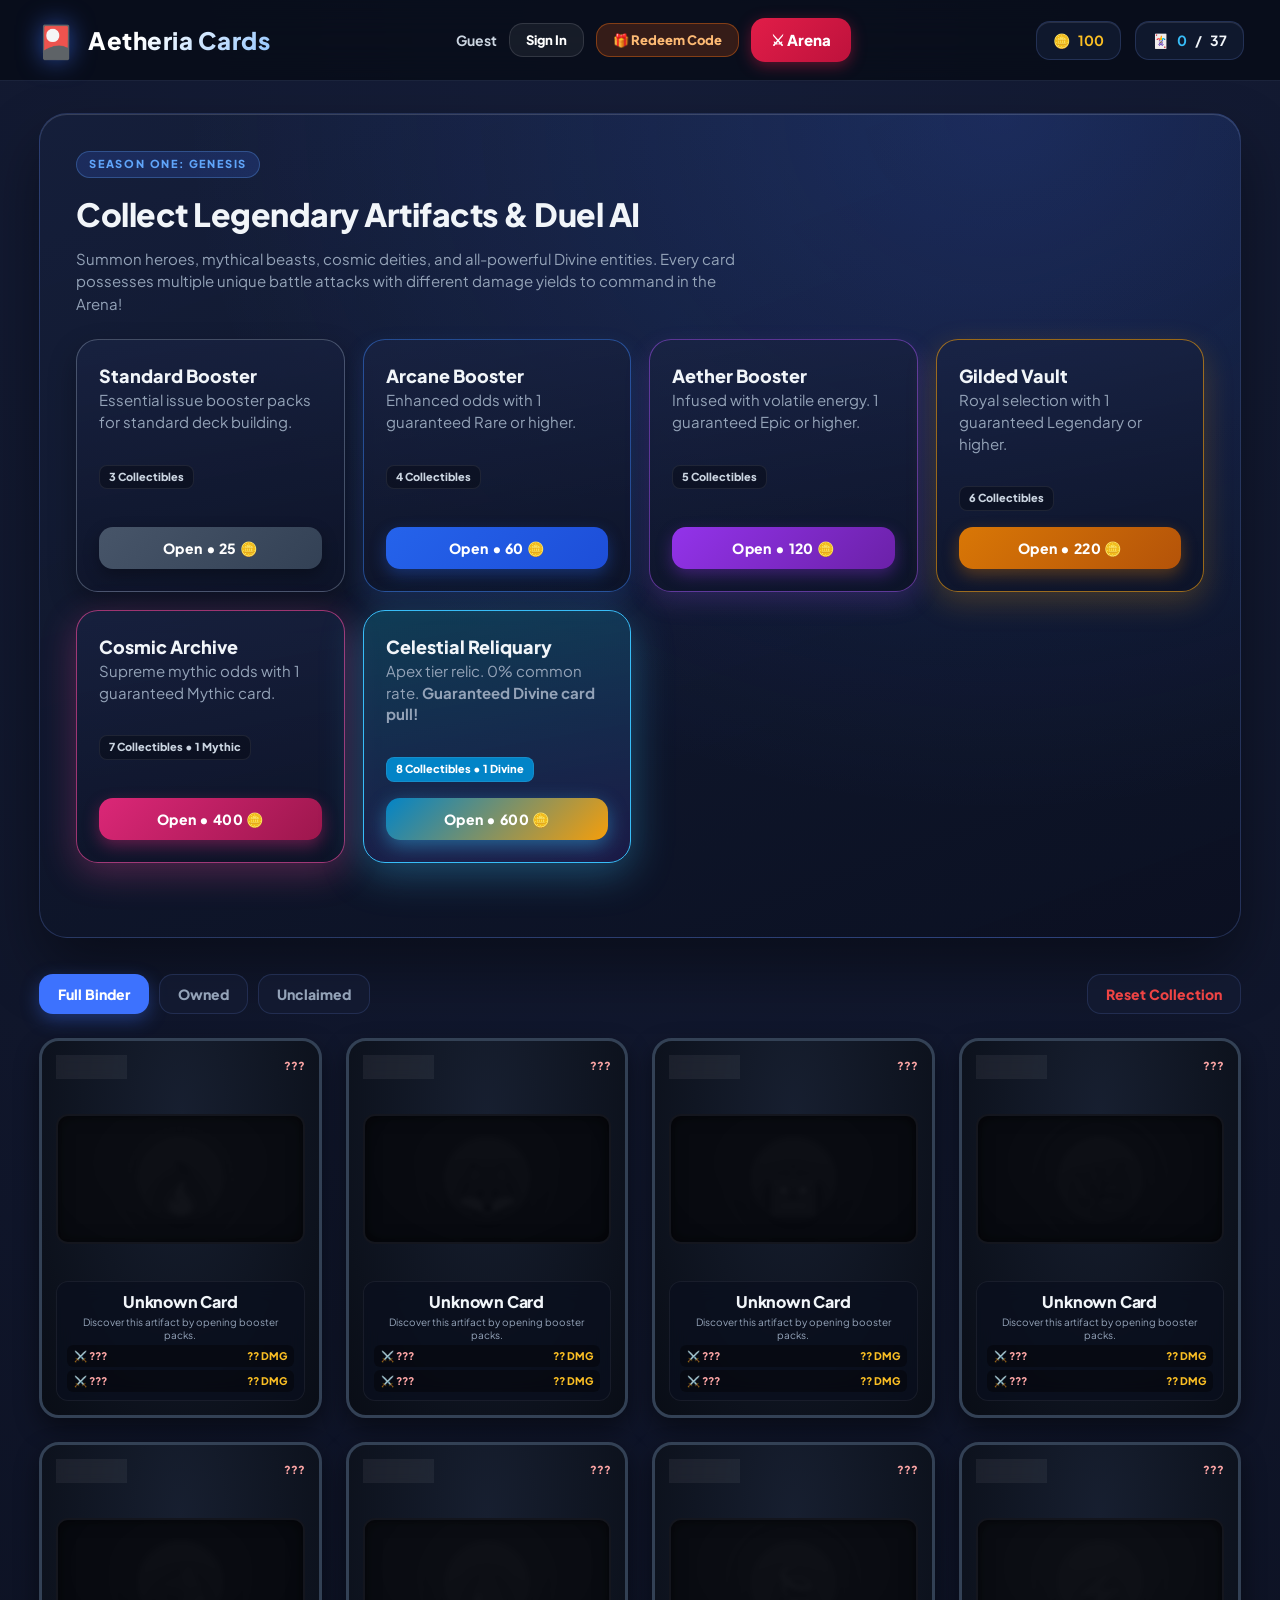
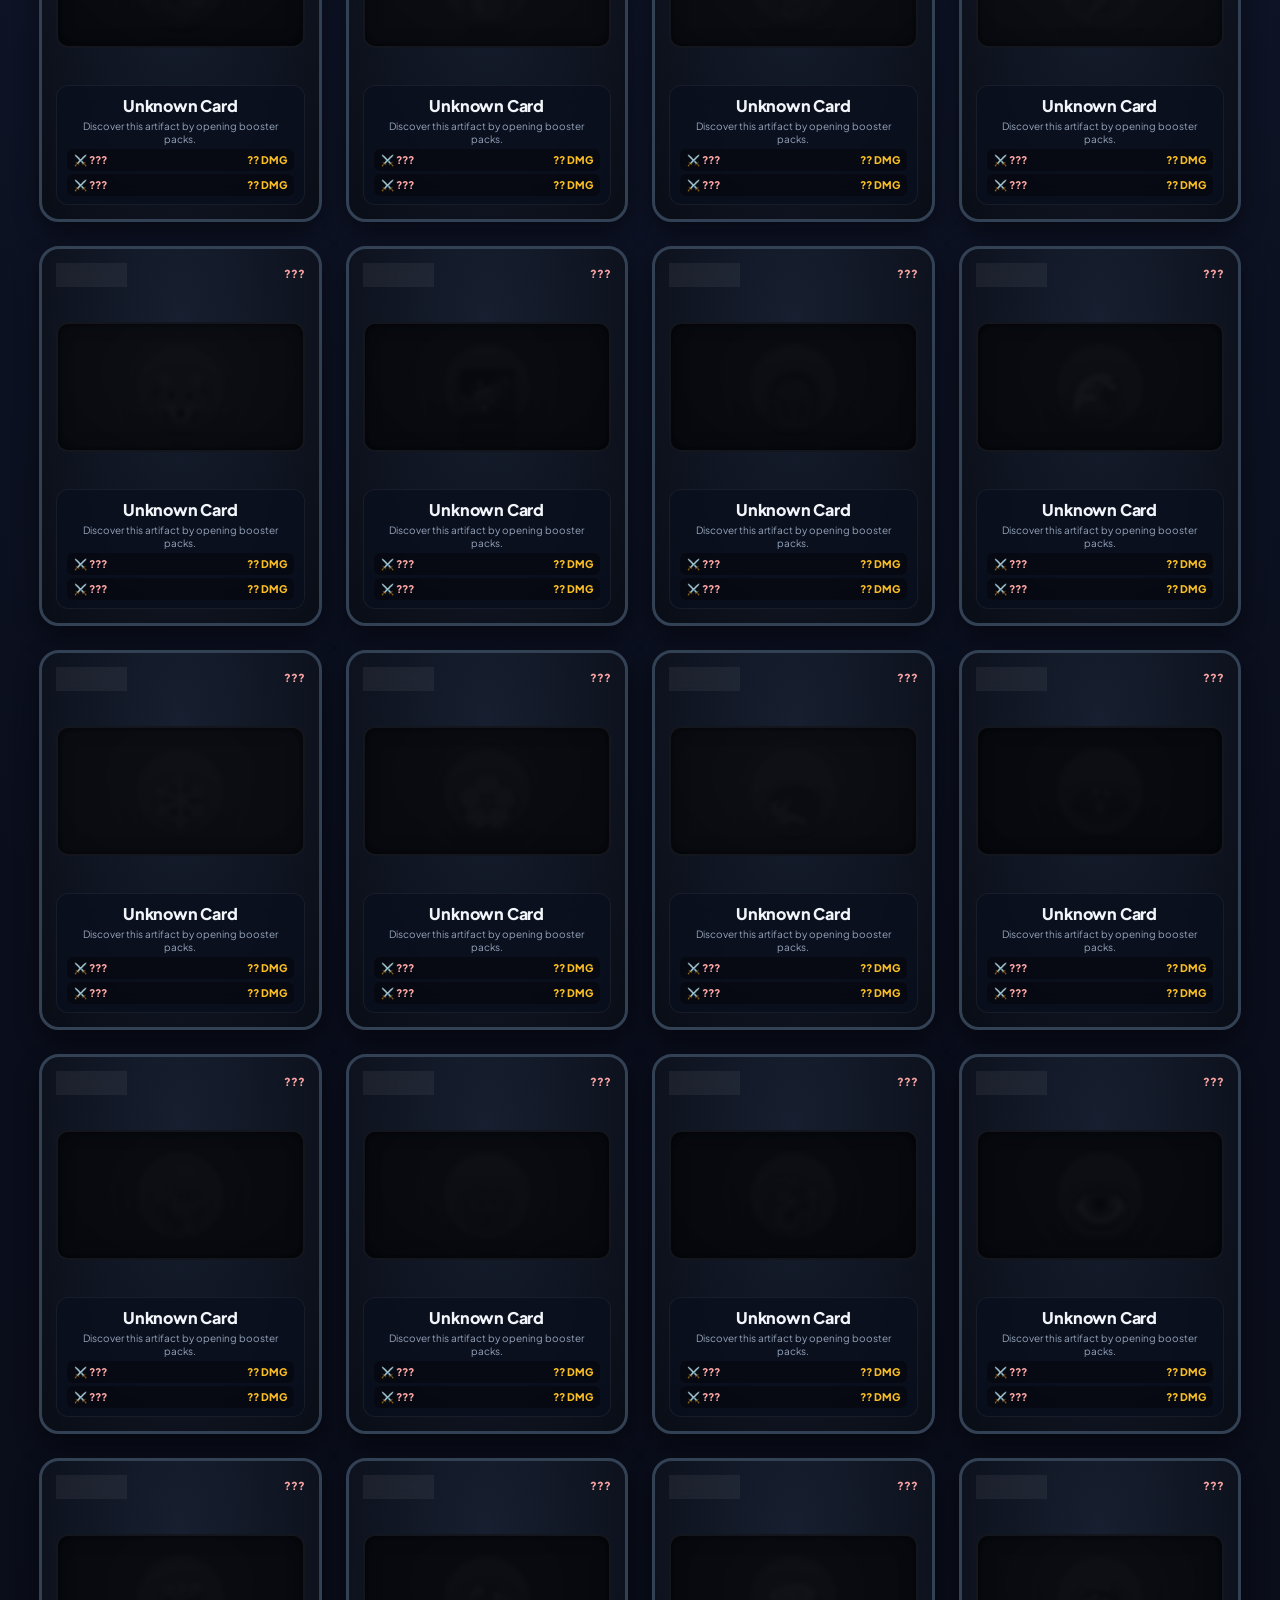
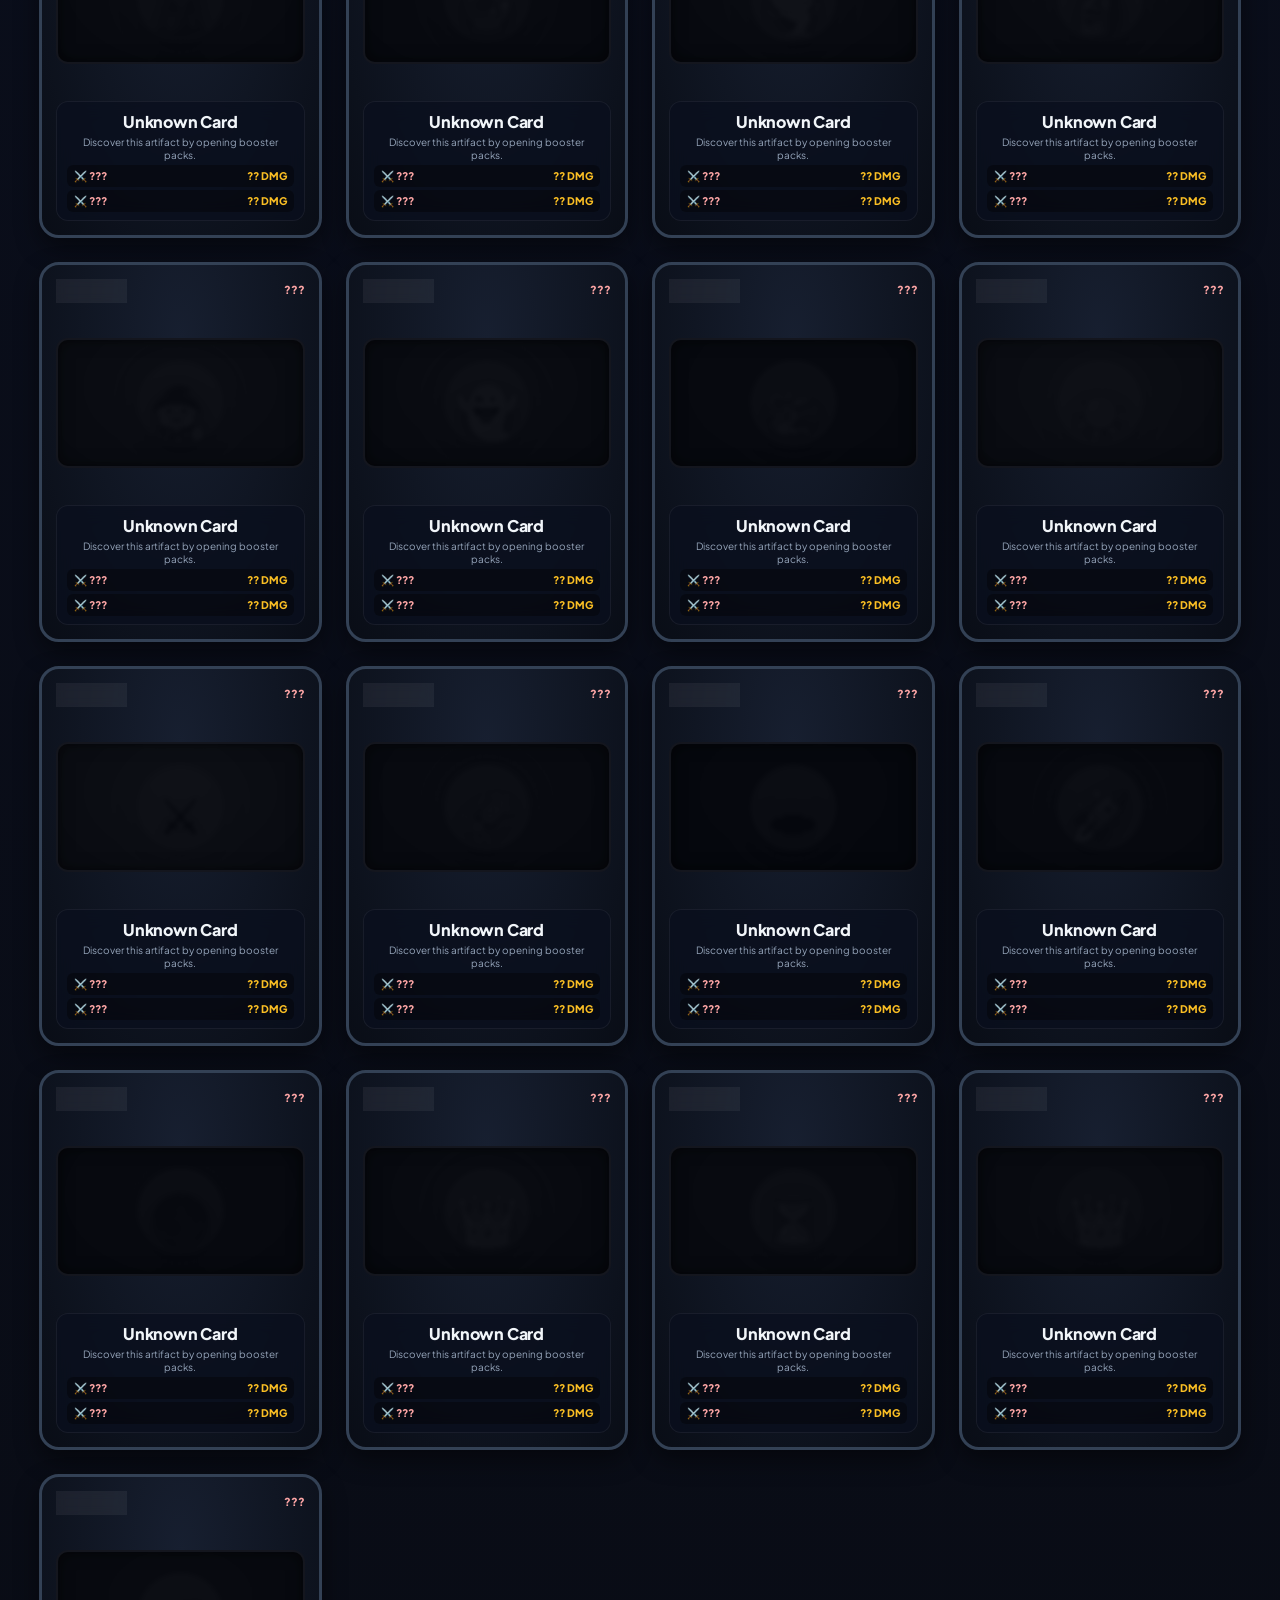
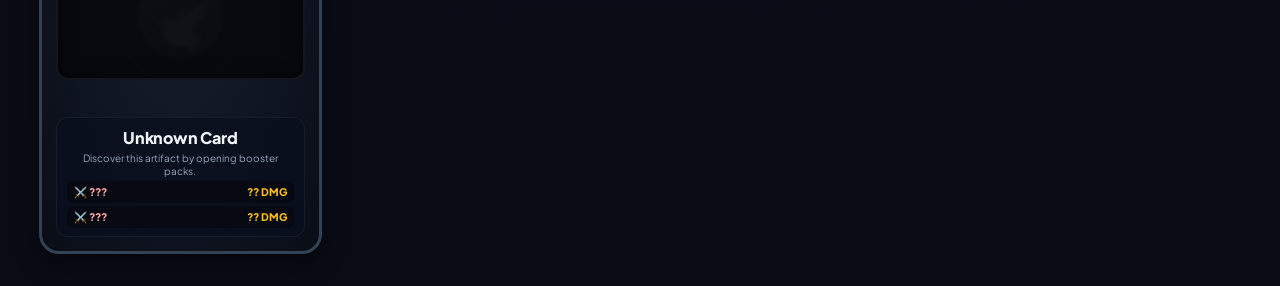
==== commit cc50b7c8: "Refactor Cardstack: modularize CSS/JS, set index.html root, add vercel.json" ====
--- a/cardstack.html
+++ b/cardstack.html
@@ -2,2601 +2,12 @@
 <html lang="en">
 <head>
 <meta charset="UTF-8">
-<meta name="viewport" content="width=device-width, initial-scale=1.0">
+<meta http-equiv="refresh" content="0; url=index.html">
 <title>Card Collector Pro & Arena</title>
-<link rel="preconnect" href="https://fonts.googleapis.com">
-<link rel="preconnect" href="https://fonts.gstatic.com" crossorigin>
-<link href="https://fonts.googleapis.com/css2?family=Plus+Jakarta+Sans:wght@400;600;700;800;900&display=swap" rel="stylesheet">
-<!-- Free WebRTC P2P library to connect two devices via room codes -->
-<script src="https://unpkg.com/peerjs@1.5.2/dist/peerjs.min.js"></script>
-<style>
-:root{
-  --bg-core: #090c15;
-  --panel-bg: rgba(16, 22, 40, 0.72);
-  --panel-border: rgba(90, 115, 175, 0.22);
-  --accent-blue: #3d72fe;
-  --accent-gold: #f59e0b;
-  --glow-legendary: 0 0 35px rgba(245, 158, 11, 0.45);
-  --glow-mythic: 0 0 45px rgba(236, 72, 153, 0.6);
-  --glow-divine: 0 0 55px rgba(56, 189, 248, 0.8), 0 0 30px rgba(250, 204, 21, 0.7);
-}
-
-*{box-sizing:border-box}
-body{
-  margin:0;
-  font-family:'Plus Jakarta Sans', -apple-system, BlinkMacSystemFont, "Segoe UI", Roboto, sans-serif;
-  color:#f1f5f9;
-  background: radial-gradient(circle at 50% 0%, #151d38 0%, #0a0e1c 50%, var(--bg-core) 100%);
-  min-height:100vh;
-  overflow-x:hidden;
-  line-height:1.5;
-}
-
-header{
-  padding:16px 36px;
-  display:flex;
-  justify-content:space-between;
-  align-items:center;
-  background:rgba(8, 12, 24, 0.85);
-  backdrop-filter:blur(18px);
-  -webkit-backdrop-filter:blur(18px);
-  border-bottom:1px solid var(--panel-border);
-  position:sticky;
-  top:0;
-  z-index:30;
-}
-.brand{display:flex;align-items:center;gap:12px}
-.brand-icon{font-size:32px;filter:drop-shadow(0 0 12px rgba(61,114,254,0.6))}
-h1{
-  margin:0;
-  font-size:24px;
-  font-weight:900;
-  letter-spacing:0.5px;
-  background:linear-gradient(135deg, #ffffff 30%, #93c5fd 100%);
-  -webkit-background-clip:text;
-  -webkit-text-fill-color:transparent;
-}
-
-.stats{display:flex;gap:14px;align-items:center}
-.stat{
-  background:rgba(20, 29, 54, 0.7);
-  border:1px solid rgba(80, 110, 180, 0.3);
-  padding:8px 16px;
-  border-radius:14px;
-  display:flex;
-  align-items:center;
-  gap:8px;
-  font-weight:700;
-  font-size:14px;
-  box-shadow:inset 0 1px 0 rgba(255,255,255,0.1);
-}
-.stat-val{color:#38bdf8}
-.stat-val.coin-color{color:#fbbf24}
-
-main{max-width:1250px;margin:auto;padding:32px 24px}
-
-.hero{
-  background:radial-gradient(ellipse at 80% 0%, rgba(61,114,254,0.2) 0%, transparent 60%),
-             linear-gradient(160deg, rgba(22,32,60,0.85) 0%, rgba(11,16,33,0.92) 100%);
-  border:1px solid rgba(90, 120, 200, 0.3);
-  border-radius:28px;
-  padding:36px;
-  box-shadow:0 30px 60px rgba(0,0,0,0.4), inset 0 1px 0 rgba(255,255,255,0.15);
-  margin-bottom:36px;
-}
-.hero-tag{
-  display:inline-block;
-  font-size:11px;
-  font-weight:800;
-  letter-spacing:1.8px;
-  text-transform:uppercase;
-  background:rgba(61,114,254,0.18);
-  color:#60a5fa;
-  padding:4px 12px;
-  border-radius:20px;
-  border:1px solid rgba(96,165,250,0.3);
-  margin-bottom:12px;
-}
-.hero h2{font-size:32px;font-weight:900;margin:0 0 10px;letter-spacing:-0.5px}
-.hero p{color:#94a3b8;margin:0 0 24px;max-width:680px;font-size:15px}
-
-.pack-grid{
-  display:grid;
-  grid-template-columns:repeat(auto-fit,minmax(215px,1fr));
-  gap:18px;
-  margin-top:20px;
-}
-.pack-card{
-  background:linear-gradient(170deg, rgba(26, 36, 68, 0.7) 0%, rgba(13, 19, 39, 0.85) 100%);
-  border:1px solid rgba(120, 150, 220, 0.2);
-  border-radius:22px;
-  padding:22px;
-  display:flex;
-  flex-direction:column;
-  justify-content:space-between;
-  gap:16px;
-  position:relative;
-  overflow:hidden;
-  transition:all 0.3s cubic-bezier(0.2, 0.8, 0.2, 1);
-  box-shadow:0 12px 28px rgba(0,0,0,0.3);
-}
-.pack-card:hover{
-  transform:translateY(-6px);
-  border-color:rgba(147, 197, 253, 0.45);
-  box-shadow:0 20px 40px rgba(0,0,0,0.5);
-}
-
-.pack-card.pack-common{border-color:rgba(148, 163, 184, 0.4)}
-.pack-card.pack-rare{border-color:rgba(59, 130, 246, 0.5);box-shadow:0 10px 25px rgba(59,130,246,0.15)}
-.pack-card.pack-epic{border-color:rgba(168, 85, 247, 0.5);box-shadow:0 10px 25px rgba(168,85,247,0.18)}
-.pack-card.pack-legendary{border-color:rgba(245, 158, 11, 0.6);box-shadow:0 10px 30px rgba(245,158,11,0.22)}
-.pack-card.pack-mythic{border-color:rgba(236, 72, 153, 0.65);box-shadow:0 10px 35px rgba(236,72,153,0.3)}
-.pack-card.pack-divine{
-  border-color:#38bdf8;
-  box-shadow:0 10px 40px rgba(56, 189, 248, 0.35);
-  background:linear-gradient(170deg, rgba(14, 116, 144, 0.4) 0%, rgba(30, 27, 75, 0.85) 100%);
-}
-
-.pack-title{font-size:18px;font-weight:800;display:flex;align-items:center;gap:8px}
-.pack-info{color:#94a3b8;font-size:13px;line-height:1.45;margin:8px 0 0}
-.pack-badge{
-  display:inline-block;
-  padding:3px 9px;
-  border-radius:8px;
-  font-size:11px;
-  font-weight:800;
-  background:rgba(0,0,0,0.3);
-  border:1px solid rgba(255,255,255,0.08);
-  margin-top:8px;
-  color:#cbd5e1;
-}
-
-button{
-  border:0;
-  border-radius:14px;
-  padding:12px 20px;
-  font-size:15px;
-  font-weight:800;
-  cursor:pointer;
-  background:linear-gradient(135deg, #3b82f6, #1d4ed8);
-  color:white;
-  transition:all 0.2s cubic-bezier(0.2,0.8,0.2,1);
-  box-shadow:0 8px 20px rgba(37,99,235,0.35);
-  font-family:inherit;
-}
-button:hover{
-  transform:translateY(-2px);
-  filter:brightness(1.1);
-  box-shadow:0 12px 25px rgba(37,99,235,0.45);
-}
-button:active{transform:translateY(0)}
-
-.pack-btn{width:100%;padding:12px 14px;font-size:14px;letter-spacing:0.3px}
-.pack-btn.pack-common-btn{background:linear-gradient(135deg, #475569, #334155);box-shadow:0 6px 16px rgba(0,0,0,0.3)}
-.pack-btn.pack-rare-btn{background:linear-gradient(135deg, #2563eb, #1d4ed8);box-shadow:0 6px 16px rgba(37,99,235,0.35)}
-.pack-btn.pack-epic-btn{background:linear-gradient(135deg, #9333ea, #6b21a8);box-shadow:0 6px 16px rgba(147,51,234,0.35)}
-.pack-btn.pack-legendary-btn{background:linear-gradient(135deg, #d97706, #b45309);box-shadow:0 6px 16px rgba(217,119,6,0.35)}
-.pack-btn.pack-mythic-btn{background:linear-gradient(135deg, #db2777, #9d174d);box-shadow:0 6px 16px rgba(219,39,119,0.4)}
-.pack-btn.pack-divine-btn{
-  background:linear-gradient(135deg, #0284c7, #f59e0b);
-  box-shadow:0 6px 20px rgba(56, 189, 248, 0.45);
-  color:#fff;
-}
-
-.controls{display:flex;gap:10px;flex-wrap:wrap;margin-bottom:24px;align-items:center}
-.controls button{
-  background:rgba(20, 28, 52, 0.7);
-  border:1px solid rgba(80, 110, 180, 0.25);
-  box-shadow:none;
-  font-size:14px;
-  padding:10px 18px;
-  color:#94a3b8;
-}
-.controls button.active{
-  background:var(--accent-blue);
-  color:white;
-  border-color:transparent;
-  box-shadow:0 6px 18px rgba(61,114,254,0.35);
-}
-
-.grid{display:grid;grid-template-columns:repeat(auto-fill,minmax(225px,1fr));gap:24px}
-.card{
-  height:380px;
-  border-radius:20px;
-  position:relative;
-  transition:transform 0.3s cubic-bezier(0.2, 0.8, 0.2, 1), box-shadow 0.3s ease;
-}
-.card:hover{transform:translateY(-6px)}
-
-.face{
-  width:100%;
-  height:100%;
-  border-radius:20px;
-  padding:14px;
-  display:flex;
-  flex-direction:column;
-  justify-content:space-between;
-  box-shadow:0 18px 40px rgba(0,0,0,0.55);
-  overflow:hidden;
-  position:relative;
-  border-width:3px;
-  border-style:solid;
-  border-color:transparent;
-}
-
-.face::before{
-  content:'';
-  position:absolute;
-  inset:0;
-  background:linear-gradient(125deg, transparent 0%, rgba(255,255,255,0.02) 30%, rgba(255,255,255,0.22) 48%, rgba(255,255,255,0.5) 52%, transparent 100%);
-  background-size:250% 250%;
-  animation:foilGlint 6s infinite ease-in-out;
-  pointer-events:none;
-  z-index:3;
-}
-
-.face.common{background:radial-gradient(ellipse at 50% 15%, #2a3547 0%, #0f172a 100%);border-color:#64748b}
-.face.rare{background:radial-gradient(ellipse at 50% 15%, #1e3a8a 0%, #0b132b 100%);border-color:#3b82f6;box-shadow:0 0 25px rgba(59,130,246,0.3)}
-.face.epic{background:radial-gradient(ellipse at 50% 15%, #581c87 0%, #150624 100%);border-color:#a855f7;box-shadow:0 0 30px rgba(168,85,247,0.35)}
-.face.legendary{background:radial-gradient(ellipse at 50% 15%, #78350f 0%, #1c0901 100%);border-color:#f59e0b;box-shadow:var(--glow-legendary)}
-.face.mythic{background:radial-gradient(ellipse at 50% 15%, #831843 0%, #1f040e 100%);border-color:#ec4899;box-shadow:var(--glow-mythic)}
-.face.divine{
-  background:radial-gradient(ellipse at 50% 15%, #075985 0%, #1e1b4b 60%, #020617 100%);
-  border-color:#38bdf8;
-  box-shadow:var(--glow-divine);
-  animation:divinePulse 4s infinite alternate;
-}
-
-@keyframes divinePulse{
-  0%{border-color:#38bdf8; box-shadow:0 0 40px rgba(56, 189, 248, 0.7)}
-  100%{border-color:#facc15; box-shadow:0 0 55px rgba(250, 204, 21, 0.8)}
-}
-
-.card.locked .face{background:radial-gradient(ellipse at 50% 20%, #171f30 0%, #090d16 100%);border-color:#334155;box-shadow:0 10px 25px rgba(0,0,0,0.45)}
-.card.locked .face::before{display:none}
-.card.locked .card-art-img{filter:grayscale(1) brightness(0.2) blur(2px);opacity:0.25}
-.card.locked .card-art-frame{border-color:rgba(255,255,255,0.05);background:#070a12}
-.card.locked .card-aura{display:none}
-.card.locked .rarity{background:rgba(255,255,255,0.06);color:#64748b;border-color:rgba(255,255,255,0.05)}
-
-@keyframes foilGlint{0%{background-position:0% 0%}50%{background-position:100% 100%}100%{background-position:0% 0%}}
-
-.card-top{display:flex;justify-content:space-between;align-items:center;z-index:4}
-.rarity{
-  font-size:10px;
-  text-transform:uppercase;
-  letter-spacing:1.8px;
-  font-weight:900;
-  padding:3px 8px;
-  border-radius:6px;
-  background:rgba(0,0,0,0.5);
-  backdrop-filter:blur(4px);
-  border:1px solid rgba(255,255,255,0.1);
-}
-
-.card-art-frame{
-  position:relative;
-  width:100%;
-  height:130px;
-  border-radius:12px;
-  overflow:hidden;
-  border:2px solid rgba(255,255,255,0.18);
-  background:#090d18;
-  display:flex;
-  align-items:center;
-  justify-content:center;
-  box-shadow:inset 0 0 15px rgba(0,0,0,0.7);
-  z-index:2;
-  margin:4px 0;
-}
-.card-art-img{
-  width:100%;
-  height:100%;
-  object-fit:cover;
-  transition:transform 0.4s ease;
-}
-.card:hover .card-art-img{transform:scale(1.06)}
-
-.card-aura{position:absolute;inset:-10px;filter:blur(24px);opacity:0.4;z-index:1;pointer-events:none}
-.common .card-aura{background:#94a3b8}
-.rare .card-aura{background:#38bdf8}
-.epic .card-aura{background:#c084fc}
-.legendary .card-aura{background:#fbbf24}
-.mythic .card-aura{background:#f472b6}
-.divine .card-aura{background:#38bdf8}
-
-.card-bottom{
-  z-index:4;
-  background:rgba(10, 15, 30, 0.75);
-  backdrop-filter:blur(10px);
-  padding:8px 10px;
-  border-radius:12px;
-  border:1px solid rgba(255,255,255,0.06);
-}
-.name{text-align:center;font-size:16px;font-weight:900;letter-spacing:-0.2px;margin-bottom:2px}
-.desc{text-align:center;color:#94a3b8;font-size:10px;line-height:1.25}
-
-.attacks-list{
-  display:flex;
-  flex-direction:column;
-  gap:3px;
-  margin-top:4px;
-}
-.attack-preview{
-  display:flex;
-  justify-content:space-between;
-  background:rgba(0,0,0,0.35);
-  padding:3px 7px;
-  border-radius:6px;
-  font-size:10.5px;
-  font-weight:800;
-}
-.attack-name{color:#fca5a5}
-.attack-dmg{color:#fbbf24}
-
-.accountArea{display:flex;align-items:center;gap:12px}
-.accountName{color:#cbd5e1;font-weight:700;font-size:14px}
-.accountBtn{padding:8px 16px;font-size:13px;background:rgba(255,255,255,0.06);border:1px solid rgba(255,255,255,0.12);box-shadow:none}
-#adminOpenBtn{
-  display:none;
-  background:linear-gradient(135deg, #e11d48, #9f1239);
-  border:1px solid rgba(255,255,255,0.2);
-  padding:8px 16px;
-  font-size:13px;
-  box-shadow:0 4px 15px rgba(225,29,72,0.3);
-}
-
-#arenaBtn{
-  background:linear-gradient(135deg, #e11d48, #be123c);
-  box-shadow:0 4px 15px rgba(225,29,72,0.4);
-}
-
-#packOverlay{
-  position:fixed;
-  inset:0;
-  background:radial-gradient(circle at center, rgba(14,23,47,0.96) 0%, rgba(5,8,18,0.98) 100%);
-  backdrop-filter:blur(20px);
-  z-index:60;
-  display:none;
-  flex-direction:column;
-  align-items:center;
-  justify-content:center;
-  padding:24px;
-}
-#packOverlay.show{display:flex}
-
-.pack-model{
-  width:180px;
-  height:260px;
-  border-radius:24px;
-  display:flex;
-  flex-direction:column;
-  align-items:center;
-  justify-content:center;
-  box-shadow:0 30px 70px rgba(0,0,0,0.9), inset 0 0 20px rgba(255,255,255,0.15);
-  border:3px solid rgba(255,255,255,0.25);
-  position:relative;
-  animation:packHover 2.5s ease-in-out infinite;
-}
-.pack-model.shaking{animation:packRumble 0.8s ease-in-out infinite}
-.pack-model.burst{animation:packBurst 0.6s cubic-bezier(0.1, 0.9, 0.2, 1) forwards}
-
-@keyframes packRumble{
-  0%,100%{transform:translate(0,0) rotate(0deg) scale(1.02)}
-  25%{transform:translate(-6px, -4px) rotate(-4deg) scale(1.06)}
-  75%{transform:translate(6px, 4px) rotate(4deg) scale(1.1)}
-}
-
-.reveal-cards-container{
-  display:flex;
-  flex-wrap:wrap;
-  justify-content:center;
-  gap:20px;
-  width:100%;
-  margin:28px 0;
-  max-height:68vh;
-  overflow-y:auto;
-  padding:20px;
-}
-.reveal-card-item{
-  width:210px;
-  height:360px;
-  opacity:0;
-  transform:translateY(50px) scale(0.85);
-  animation:cardPop 0.6s cubic-bezier(0.16, 1, 0.3, 1) forwards;
-}
-@keyframes cardPop{to{opacity:1;transform:translateY(0) scale(1)}}
-
-.reveal-badge{
-  text-align:center;
-  font-size:11px;
-  font-weight:900;
-  letter-spacing:1px;
-  padding:5px 8px;
-  border-radius:8px;
-  margin-top:8px;
-  text-transform:uppercase;
-}
-.reveal-badge.new{background:#16a34a;color:#fff;box-shadow:0 4px 12px rgba(22,163,74,0.4)}
-.reveal-badge.dup{background:#334155;color:#94a3b8}
-
-#accountModal, #adminModal, #battleModal{
-  position:fixed;
-  inset:0;
-  background:rgba(2,4,12,0.85);
-  backdrop-filter:blur(14px);
-  z-index:50;
-  display:none;
-  align-items:center;
-  justify-content:center;
-}
-#accountModal.show, #adminModal.show, #battleModal.show{display:flex}
-.accountBox, .adminDashboard, .battleBox{
-  background:linear-gradient(160deg, #16203c 0%, #0d1326 100%);
-  border:1px solid rgba(255,255,255,0.15);
-  border-radius:24px;
-  padding:32px;
-  box-shadow:0 30px 80px rgba(0,0,0,0.6);
-}
-
-.adminDashboard{width:min(1060px, 96vw);max-height:92vh;overflow-y:auto}
-
-.admin-tabs{
-  display:flex;
-  gap:8px;
-  border-bottom:1px solid rgba(255,255,255,0.12);
-  padding-bottom:12px;
-  margin-top:14px;
-  overflow-x:auto;
-}
-.admin-tab-btn{
-  background:rgba(20,28,52,0.6);
-  border:1px solid rgba(80,110,180,0.25);
-  border-radius:10px;
-  padding:9px 15px;
-  font-size:13px;
-  color:#94a3b8;
-  cursor:pointer;
-  white-space:nowrap;
-  transition:all 0.2s;
-}
-.admin-tab-btn.active{
-  background:#f43f5e;
-  border-color:transparent;
-  color:white;
-  box-shadow:0 4px 12px rgba(244,63,94,0.35);
-}
-
-.admin-tab-content{
-  display:none;
-  margin-top:20px;
-}
-.admin-tab-content.active{
-  display:block;
-}
-
-.adminGrid{display:grid;grid-template-columns:1fr 1fr;gap:20px}
-@media(max-width:840px){.adminGrid{grid-template-columns:1fr}}
-
-.adminCard{
-  background:rgba(10, 15, 30, 0.65);
-  border:1px solid rgba(255,255,255,0.08);
-  border-radius:18px;
-  padding:20px;
-  display:flex;
-  flex-direction:column;
-  gap:12px;
-}
-.adminCard h4{margin:0;color:#f43f5e;font-size:15px;display:flex;align-items:center;gap:6px}
-.adminInput, .adminSelect, .adminTextarea{
-  width:100%;
-  padding:10px 14px;
-  border-radius:10px;
-  border:1px solid rgba(255,255,255,0.15);
-  background:rgba(0,0,0,0.4);
-  color:white;
-  font-family:inherit;
-  font-size:13px;
-}
-.adminTextarea{resize:vertical;min-height:55px}
-.adminBtnGroup{display:flex;gap:8px;flex-wrap:wrap}
-.adminBtnGroup button{flex:1;padding:10px 12px;font-size:13px;border-radius:10px}
-
-.skin-checklist-box{
-  max-height:130px;
-  overflow-y:auto;
-  background:rgba(0,0,0,0.3);
-  border:1px solid rgba(255,255,255,0.12);
-  border-radius:10px;
-  padding:10px;
-  display:flex;
-  flex-direction:column;
-  gap:6px;
-}
-.skin-check-item{
-  display:flex;
-  align-items:center;
-  gap:8px;
-  font-size:12px;
-  color:#cbd5e1;
-}
-
-.draw-canvas-container{
-  display:flex;
-  flex-direction:column;
-  align-items:center;
-  gap:8px;
-  background:#050811;
-  padding:10px;
-  border-radius:12px;
-  border:1px solid rgba(255,255,255,0.1);
-}
-#artCanvas{
-  background:#0f172a;
-  border-radius:8px;
-  border:2px solid #334155;
-  cursor:crosshair;
-}
-.canvas-tools{
-  display:flex;
-  gap:10px;
-  align-items:center;
-  width:100%;
-  justify-content:center;
-  flex-wrap:wrap;
-}
-
-/* Battle Modal Styles */
-.battleBox{
-  width:min(950px, 95vw);
-  max-height:92vh;
-  overflow-y:auto;
-  display:flex;
-  flex-direction:column;
-  gap:20px;
-  position:relative;
-}
-.battle-arena{
-  display:grid;
-  grid-template-columns:1fr auto 1fr;
-  gap:24px;
-  align-items:center;
-}
-@media(max-width:700px){
-  .battle-arena{grid-template-columns:1fr;text-align:center}
-}
-.fighter-card{
-  background:rgba(15, 23, 42, 0.8);
-  border:2px solid rgba(255,255,255,0.15);
-  border-radius:18px;
-  padding:16px;
-  display:flex;
-  flex-direction:column;
-  align-items:center;
-  gap:8px;
-  position:relative;
-  transition:transform 0.2s cubic-bezier(0.18, 0.89, 0.32, 1.28);
-}
-
-.lunge-right{animation:animLungeRight 0.35s ease forwards}
-.lunge-left{animation:animLungeLeft 0.35s ease forwards}
-.hit-shake{animation:animHitShake 0.4s ease forwards}
-
-@keyframes animLungeRight{
-  0%{transform:translateX(0) scale(1)}
-  45%{transform:translateX(55px) scale(1.08)}
-  100%{transform:translateX(0) scale(1)}
-}
-@keyframes animLungeLeft{
-  0%{transform:translateX(0) scale(1)}
-  45%{transform:translateX(-55px) scale(1.08)}
-  100%{transform:translateX(0) scale(1)}
-}
-@keyframes animHitShake{
-  0%{transform:translate(0,0);filter:brightness(1)}
-  20%{transform:translate(-10px, -6px);filter:brightness(2.2) drop-shadow(0 0 15px #ef4444)}
-  40%{transform:translate(10px, 6px);filter:brightness(2.5) drop-shadow(0 0 20px #ef4444)}
-  60%{transform:translate(-6px, 4px);filter:brightness(1.8)}
-  80%{transform:translate(6px, -4px);filter:brightness(1.3)}
-  100%{transform:translate(0,0);filter:brightness(1)}
-}
-
-.health-bar-container{
-  width:100%;
-  height:14px;
-  background:#1e293b;
-  border-radius:8px;
-  overflow:hidden;
-  border:1px solid rgba(255,255,255,0.1);
-}
-.health-bar{
-  height:100%;
-  width:100%;
-  background:linear-gradient(90deg, #ef4444, #22c55e);
-  transition:width 0.4s ease;
-}
-.battle-log{
-  background:rgba(0,0,0,0.5);
-  border:1px solid rgba(255,255,255,0.1);
-  border-radius:14px;
-  padding:14px;
-  height:120px;
-  overflow-y:auto;
-  font-size:13px;
-  color:#cbd5e1;
-  display:flex;
-  flex-direction:column;
-  gap:6px;
-}
-.battle-actions{
-  display:flex;
-  flex-direction:column;
-  gap:10px;
-}
-.attacks-grid-buttons{
-  display:grid;
-  grid-template-columns:1fr 1fr;
-  gap:10px;
-}
-@media(max-width:550px){.attacks-grid-buttons{grid-template-columns:1fr}}
-
-.attack-btn{
-  background:linear-gradient(135deg, #1e293b, #0f172a);
-  border:1px solid rgba(255,255,255,0.15);
-  border-radius:12px;
-  padding:10px 14px;
-  display:flex;
-  justify-content:space-between;
-  align-items:center;
-  cursor:pointer;
-  transition:all 0.2s;
-}
-.attack-btn:hover:not(:disabled){
-  background:linear-gradient(135deg, #334155, #1e293b);
-  border-color:#38bdf8;
-  transform:translateY(-2px);
-}
-.attack-btn:disabled{
-  opacity:0.4;
-  cursor:not-allowed;
-  transform:none;
-}
-
-.arena-mode-grid{
-  display:grid;
-  grid-template-columns:1fr 1fr;
-  gap:16px;
-}
-@media(max-width:650px){.arena-mode-grid{grid-template-columns:1fr}}
-.arena-choice-card{
-  background:rgba(15,23,42,0.6);
-  border:2px solid rgba(255,255,255,0.12);
-  border-radius:16px;
-  padding:20px;
-  display:flex;
-  flex-direction:column;
-  gap:10px;
-  align-items:center;
-  text-align:center;
-}
-.code-display{
-  font-size:32px;
-  font-weight:900;
-  letter-spacing:6px;
-  color:#38bdf8;
-  background:#050b18;
-  padding:10px 24px;
-  border-radius:12px;
-  border:2px dashed #0284c7;
-  user-select:all;
-}
-
-/* Visual Card Picker for Arena */
-.arena-picker-container{
-  background:rgba(10, 15, 28, 0.7);
-  border:1px solid rgba(255,255,255,0.1);
-  border-radius:16px;
-  padding:16px;
-}
-.arena-card-carousel{
-  display:flex;
-  gap:14px;
-  overflow-x:auto;
-  padding:10px 4px 16px;
-  scrollbar-width:thin;
-}
-.arena-pick-item{
-  flex:0 0 170px;
-  height:260px;
-  border-radius:14px;
-  border:2px solid rgba(255,255,255,0.12);
-  background:rgba(15, 23, 42, 0.9);
-  padding:10px;
-  display:flex;
-  flex-direction:column;
-  justify-content:space-between;
-  cursor:pointer;
-  transition:all 0.25s ease;
-  position:relative;
-}
-.arena-pick-item:hover{
-  transform:translateY(-4px);
-  border-color:#38bdf8;
-}
-.arena-pick-item.selected{
-  border-color:#38bdf8;
-  box-shadow:0 0 20px rgba(56,189,248,0.5);
-  transform:translateY(-5px) scale(1.02);
-}
-.arena-pick-item.selected::after{
-  content:'✓ SELECTED';
-  position:absolute;
-  top:-8px;
-  right:10px;
-  background:#0284c7;
-  color:#fff;
-  font-size:9px;
-  font-weight:900;
-  padding:2px 6px;
-  border-radius:6px;
-}
-
-#victoryBanner{
-  display:none;
-  background:linear-gradient(135deg, rgba(22, 101, 52, 0.9), rgba(6, 78, 59, 0.95));
-  border:2px solid #4ade80;
-  border-radius:16px;
-  padding:18px 24px;
-  text-align:center;
-  animation:cardPop 0.5s cubic-bezier(0.16, 1, 0.3, 1) forwards;
-}
-#victoryBanner.show{display:flex;flex-direction:column;align-items:center;gap:6px}
-
-#maintenanceBanner{
-  display:none;
-  background:#ef4444;
-  color:#fff;
-  text-align:center;
-  padding:10px;
-  font-weight:800;
-  font-size:14px;
-}
-#serverEventBanner{
-  display:none;
-  background:linear-gradient(90deg, #d97706, #f59e0b);
-  color:#0f172a;
-  text-align:center;
-  padding:8px;
-  font-weight:900;
-  font-size:13px;
-  letter-spacing:1px;
-}
-</style>
+<script>window.location.replace("index.html");</script>
 </head>
-<body>
-
-<div id="maintenanceBanner">⚠ MAINTENANCE IN PROGRESS — Admin Test Mode Active</div>
-<div id="serverEventBanner">🎉 2X COIN EVENT ACTIVE — All pack and battle rewards doubled!</div>
-
-<header>
-  <div class="brand">
-    <div class="brand-icon">🎴</div>
-    <div>
-      <h1>Aetheria Cards</h1>
-    </div>
-  </div>
-  <div class="accountArea">
-    <span class="accountName" id="accountLabel">Guest</span>
-    <button class="accountBtn" id="accountBtn">Account</button>
-    <button id="arenaBtn">⚔ Arena</button>
-    <button id="adminOpenBtn">⚡ Admin Hub</button>
-  </div>
-  <div class="stats">
-    <div class="stat">🪙 <span id="coins" class="stat-val coin-color">100</span></div>
-    <div class="stat">🃏 <span id="count" class="stat-val">0</span>/<span id="totalCardsCount">37</span></div>
-  </div>
-</header>
-
-<div id="packOverlay">
-  <div class="anim-pack-container" id="packAnimStage" style="display:flex;flex-direction:column;align-items:center;gap:18px">
-    <div id="animPackModel" class="pack-model">
-      <div id="animPackIcon" style="font-size:75px">📦</div>
-      <div id="animPackLabel" style="font-weight:900;text-transform:uppercase;margin-top:10px;font-size:14px;letter-spacing:1px">Common Pack</div>
-    </div>
-    <h3 id="packOpeningStatus" style="font-weight:700;color:#94a3b8;margin:0">Unsealing Booster Pack...</h3>
-  </div>
-
-  <div class="reveal-results" id="packRevealResults" style="display:none;flex-direction:column;align-items:center;width:100%;max-width:1200px">
-    <h2 id="packRevealTitle" style="font-size:28px;font-weight:900;margin:0">Cards Acquired</h2>
-    <div class="reveal-cards-container" id="revealCardsContainer"></div>
-    <button id="packCollectBtn" style="padding:14px 40px;font-size:16px">Claim Cards</button>
-  </div>
-</div>
-
-<div id="accountModal">
-  <div class="accountBox" style="width:min(420px,90vw)">
-    <h2 id="accountTitle" style="margin-top:0">Player Sign-In</h2>
-    <input id="usernameInput" class="adminInput" placeholder="Username" maxlength="20" style="margin-bottom:10px">
-    <input id="passwordInput" type="password" class="adminInput" placeholder="Password" maxlength="40">
-    <div id="accountError" style="color:#f87171;font-size:13px;min-height:20px;margin-top:8px"></div>
-    <div style="display:flex;gap:10px;margin-top:16px">
-      <button id="accountSubmit" style="flex:1">Sign In</button>
-      <button id="accountCancel" class="accountBtn" style="flex:1">Cancel</button>
-    </div>
-  </div>
-</div>
-
-<!-- Arena Hub Modal -->
-<div id="battleModal">
-  <div class="battleBox">
-    <div style="display:flex;justify-content:space-between;align-items:center;border-bottom:1px solid rgba(255,255,255,0.1);padding-bottom:10px">
-      <h2 style="margin:0;color:#fb7185">⚔ Combat Arena</h2>
-      <button class="accountBtn" id="closeBattleBtn">Exit Arena</button>
-    </div>
-
-    <div id="arenaHubArea" style="display:flex;flex-direction:column;gap:18px">
-      <div class="arena-picker-container">
-        <div style="display:flex;justify-content:space-between;align-items:center;margin-bottom:6px">
-          <b>Select Champion from your Collection:</b>
-          <span id="selectedChampionBadge" style="color:#38bdf8;font-size:13px;font-weight:800"></span>
-        </div>
-        <div class="arena-card-carousel" id="arenaCardDeckCarousel"></div>
-      </div>
-
-      <div class="arena-mode-grid">
-        <div class="arena-choice-card">
-          <div style="font-size:32px">🤖</div>
-          <b style="font-size:18px">Battle AI Champion</b>
-          <p style="font-size:13px;color:#94a3b8;margin:0">Fight offline against an automated AI card equipped with unique attacks. Win to earn coins!</p>
-          <button id="startAiMatchBtn" style="margin-top:auto;width:100%;background:#e11d48">Fight AI</button>
-        </div>
-
-        <div class="arena-choice-card">
-          <div style="font-size:32px">👥</div>
-          <b style="font-size:18px">Custom Match (PVP)</b>
-          <p style="font-size:13px;color:#94a3b8;margin:0">Create an arena code or join another device using a 6-digit code.</p>
-          <div style="display:flex;gap:8px;width:100%;margin-top:auto">
-            <button id="hostMatchBtn" style="flex:1;background:#2563eb;padding:10px 8px;font-size:13px">Host Arena</button>
-            <button id="showJoinMatchBtn" style="flex:1;background:#059669;padding:10px 8px;font-size:13px">Join with Code</button>
-          </div>
-        </div>
-      </div>
-    </div>
-
-    <div id="arenaHostWaitArea" style="display:none;flex-direction:column;align-items:center;gap:14px;text-align:center;padding:20px 0">
-      <h3 style="margin:0;color:#38bdf8">Arena Created!</h3>
-      <p style="color:#cbd5e1;margin:0">Give this 6-digit code to another player/device to join:</p>
-      <div class="code-display" id="roomCodeDisplay">------</div>
-      <small style="color:#94a3b8">Waiting for rival to connect with code...</small>
-      <button class="accountBtn" id="cancelHostBtn">Cancel Lobby</button>
-    </div>
-
-    <div id="arenaJoinArea" style="display:none;flex-direction:column;align-items:center;gap:14px;text-align:center;padding:20px 0">
-      <h3 style="margin:0;color:#4ade80">Join Arena Match</h3>
-      <p style="color:#cbd5e1;margin:0">Enter the 6-digit code shown on the host device:</p>
-      <input type="text" id="joinCodeInput" class="adminInput" maxlength="6" placeholder="e.g. 842193" style="text-align:center;font-size:24px;letter-spacing:6px;width:240px;text-transform:uppercase">
-      <div style="display:flex;gap:10px">
-        <button id="confirmJoinCodeBtn" style="background:#059669">Connect & Fight</button>
-        <button class="accountBtn" id="cancelJoinBtn">Back</button>
-      </div>
-    </div>
-
-    <div id="battleFieldArea" style="display:none;flex-direction:column;gap:18px">
-      <div id="victoryBanner">
-        <h2 style="margin:0;color:#86efac;font-size:28px">🏆 YOU WON!</h2>
-        <span style="font-size:16px;font-weight:800;color:#fde047" id="victoryCoinsLabel">+25 Coins Added to Your Account! 🪙</span>
-      </div>
-
-      <div class="battle-arena">
-        <div class="fighter-card" id="playerFighterCard">
-          <span style="font-size:12px;font-weight:900;color:#38bdf8" id="playerLabelTag">YOUR HERO</span>
-          <img id="playerBattleImg" src="" style="width:140px;height:95px;object-fit:cover;border-radius:10px">
-          <b id="playerBattleName" style="font-size:17px">Hero</b>
-          <div class="health-bar-container">
-            <div id="playerHpBar" class="health-bar"></div>
-          </div>
-          <span id="playerHpText" style="font-size:12px;font-weight:800">100 / 100 HP</span>
-        </div>
-
-        <div style="font-size:32px;font-weight:900;color:#ef4444">VS</div>
-
-        <div class="fighter-card" id="aiFighterCard">
-          <span style="font-size:12px;font-weight:900;color:#f43f5e" id="oppLabelTag">OPPONENT</span>
-          <img id="aiBattleImg" src="" style="width:140px;height:95px;object-fit:cover;border-radius:10px">
-          <b id="aiBattleName" style="font-size:17px">Opponent</b>
-          <div class="health-bar-container">
-            <div id="aiHpBar" class="health-bar"></div>
-          </div>
-          <span id="aiHpText" style="font-size:12px;font-weight:800">100 / 100 HP</span>
-        </div>
-      </div>
-
-      <div class="battle-log" id="battleLog"></div>
-
-      <div class="battle-actions">
-        <div style="font-size:13px;font-weight:800;color:#94a3b8" id="turnInstructionText">Choose an attack:</div>
-        <div class="attacks-grid-buttons" id="playerAttacksContainer"></div>
-        <div style="display:flex;gap:10px">
-          <button id="godModeStrikeBtn" class="accountBtn" style="display:none;background:#f59e0b;color:#000;font-weight:900">⚡ God Strike (1-Hit KO)</button>
-          <button id="forfeitBattleBtn" class="accountBtn" style="flex:1">Leave Battle</button>
-        </div>
-      </div>
-    </div>
-  </div>
-</div>
-
-<!-- Tabbed Admin Hub Modal -->
-<div id="adminModal">
-  <div class="adminDashboard">
-    <div style="display:flex;justify-content:space-between;align-items:center;border-bottom:1px solid rgba(255,255,255,0.1);padding-bottom:12px">
-      <h2 style="margin:0;color:#f43f5e" id="adminHubHeader">⚡ Supreme Admin Suite (Cam)</h2>
-      <button class="accountBtn" id="adminCloseBtn">✕</button>
-    </div>
-
-    <div class="admin-tabs">
-      <button class="admin-tab-btn active" data-tab="tabPlayers">👥 Player Manager</button>
-      <button class="admin-tab-btn" data-tab="tabEconomy">🪙 Economy & RNG</button>
-      <button class="admin-tab-btn" data-tab="tabStudio">🎨 Card Studio</button>
-      <button class="admin-tab-btn" data-tab="tabEvents">🌪️ World Events</button>
-      <button class="admin-tab-btn" data-tab="tabBroadcast">📢 Broadcast & Leaks</button>
-      <button class="admin-tab-btn" data-tab="tabPermissions" id="permissionsTabBtn">🛡 Sub-Admin Roles</button>
-    </div>
-
-    <!-- TAB 1: PLAYER MANAGER -->
-    <div class="admin-tab-content active" id="tabPlayers">
-      <div class="adminGrid">
-        <div class="adminCard">
-          <h4>🎭 Player Skins Dispatcher</h4>
-          <select id="skinPlayerSelect" class="adminSelect"></select>
-          <select id="skinSelect" class="adminSelect"></select>
-          <div class="adminBtnGroup">
-            <button id="adminGiveSkinBtn" style="background:#059669">Grant Skin</button>
-            <button id="adminTakeSkinBtn" style="background:#dc2626">Revoke Skin</button>
-          </div>
-          <div class="adminBtnGroup" style="margin-top:4px">
-            <button id="adminUnlockAllPlayerBtn" style="background:#2563eb">Unlock All for Player</button>
-            <button id="adminWipePlayerBtn" style="background:#7f1d1d">Wipe Player Cards</button>
-          </div>
-        </div>
-
-        <div class="adminCard">
-          <h4>👥 Registered Players</h4>
-          <div style="max-height:220px;overflow-y:auto">
-            <table style="width:100%;border-collapse:collapse;font-size:13px">
-              <thead>
-                <tr style="text-align:left;color:#94a3b8;border-bottom:1px solid rgba(255,255,255,0.1)">
-                  <th style="padding:6px">User</th><th>Role</th><th>Coins</th><th>Cards</th><th>Action</th>
-                </tr>
-              </thead>
-              <tbody id="playerTableBody"></tbody>
-            </table>
-          </div>
-          <div class="adminBtnGroup" style="margin-top:10px" id="adminWipeSection">
-            <button id="adminUnlockAllCamBtn" style="background:#2563eb">Unlock All For Master</button>
-            <button id="adminWipeOtherAccountsBtn" style="background:#991b1b">Delete All Other Accounts</button>
-          </div>
-        </div>
-      </div>
-    </div>
-
-    <!-- TAB 2: ECONOMY & RNG -->
-    <div class="admin-tab-content" id="tabEconomy">
-      <div class="adminGrid">
-        <div class="adminCard">
-          <h4>🪙 Player Treasury Operations</h4>
-          <label style="font-size:12px;color:#94a3b8">Target Player:</label>
-          <select id="economyPlayerSelect" class="adminSelect"></select>
-          <label style="font-size:12px;color:#94a3b8">Coin Amount:</label>
-          <input type="number" id="adminPlayerCoinsAmount" class="adminInput" placeholder="Coin amount" min="0" value="500">
-          <div class="adminBtnGroup">
-            <button id="adminAddPlayerCoinsBtn" style="background:#0284c7">+ Gift Coins</button>
-            <button id="adminSetPlayerCoinsBtn" style="background:#4f46e5">= Set Exact</button>
-            <button id="adminDrainPlayerCoinsBtn" style="background:#b91c1c">Drain to 0</button>
-          </div>
-          <div style="border-top:1px solid rgba(255,255,255,0.1);padding-top:8px;margin-top:4px" id="masterDepositSection">
-            <button id="adminAddSelfCoinsBtn" style="width:100%;background:#d97706">+10,000 Coins to Cam</button>
-          </div>
-        </div>
-
-        <div class="adminCard">
-          <h4>🍀 Pack Luck Multiplier (RNG)</h4>
-          <select id="adminLuckSelect" class="adminSelect">
-            <option value="1">1x Standard Luck (Default)</option>
-            <option value="2">2x High Roller Luck</option>
-            <option value="5">5x Insane Odds (Frequent Epics/Legends)</option>
-            <option value="10">10x God Mode (Rain of Mythics/Divines)</option>
-          </select>
-          <button id="adminSaveLuckBtn" style="background:#10b981">Apply Luck Setting</button>
-          <small style="color:#94a3b8">Applies to all booster pack openings across the platform.</small>
-        </div>
-      </div>
-    </div>
-
-    <!-- TAB 3: CARD STUDIO -->
-    <div class="admin-tab-content" id="tabStudio">
-      <div class="adminCard">
-        <h4>🎨 Card Picture Studio & Multiple Attacks Creator</h4>
-        <div style="display:grid;grid-template-columns:1fr 1fr;gap:16px">
-          <div class="draw-canvas-container">
-            <span style="font-size:12px;font-weight:700;color:#cbd5e1">Draw / Sketch Picture</span>
-            <canvas id="artCanvas" width="240" height="150"></canvas>
-            <div class="canvas-tools">
-              <input type="color" id="brushColor" value="#38bdf8" style="border:0;width:34px;height:34px;border-radius:8px;cursor:pointer">
-              <input type="range" id="brushSize" min="2" max="25" value="6" style="width:70px">
-              <button class="accountBtn" id="clearCanvasBtn" style="padding:6px 12px;font-size:12px">Clear</button>
-            </div>
-          </div>
-
-          <div style="display:flex;flex-direction:column;gap:8px">
-            <input id="newCardName" class="adminInput" placeholder="Card Name (e.g. Solar Phoenix)" maxlength="20">
-            <select id="newCardRarity" class="adminSelect">
-              <option value="common">Common</option>
-              <option value="rare">Rare</option>
-              <option value="epic">Epic</option>
-              <option value="legendary">Legendary</option>
-              <option value="mythic">Mythic</option>
-              <option value="divine">Divine</option>
-            </select>
-            <input id="newCardDesc" class="adminInput" placeholder="Card lore description...">
-
-            <div style="display:flex;gap:6px">
-              <input id="newCardAttack1Name" class="adminInput" placeholder="Attack 1 (e.g. Flame Kick)">
-              <input id="newCardAttack1Dmg" type="number" class="adminInput" placeholder="DMG 1" style="width:90px" value="20">
-            </div>
-
-            <div style="display:flex;gap:6px">
-              <input id="newCardAttack2Name" class="adminInput" placeholder="Attack 2 (e.g. Solar Burst)">
-              <input id="newCardAttack2Dmg" type="number" class="adminInput" placeholder="DMG 2" style="width:90px" value="38">
-            </div>
-
-            <input id="newCardImageUrl" class="adminInput" placeholder="Paste Image URL (https://...)">
-            <div style="display:flex;gap:6px;align-items:center">
-              <span style="font-size:12px;color:#94a3b8">Or Upload:</span>
-              <input type="file" id="imageFileInput" accept="image/*" style="font-size:12px;color:#94a3b8">
-            </div>
-          </div>
-        </div>
-
-        <div class="adminBtnGroup" style="margin-top:6px">
-          <button id="adminCreateCardBtn" style="background:#9333ea">Spawn Brand New Card with Art</button>
-          <button id="adminUpdateCardArtBtn" style="background:#0284c7">Update Selected Existing Card's Art</button>
-        </div>
-      </div>
-    </div>
-
-    <!-- TAB 4: WORLD EVENTS & CHAOS -->
-    <div class="admin-tab-content" id="tabEvents">
-      <div class="adminGrid">
-        <div class="adminCard">
-          <h4>🎉 Global Booster & Economy Modifiers</h4>
-          <label style="font-size:12px;color:#94a3b8">Coin Multiplier Event:</label>
-          <select id="eventCoinMultiplierSelect" class="adminSelect">
-            <option value="1">1x Standard Coins</option>
-            <option value="2">2x Double Coin Fever (Active)</option>
-            <option value="3">3x Triple Coin Extravaganza</option>
-          </select>
-          
-          <label style="font-size:12px;color:#94a3b8">Pack Cost Discount:</label>
-          <select id="eventPackDiscountSelect" class="adminSelect">
-            <option value="0">Full Standard Price (0% Off)</option>
-            <option value="25">Flash Sale (25% Off All Packs)</option>
-            <option value="50">Black Friday Mega Sale (50% Off!)</option>
-          </select>
-          <button id="applyServerEventsBtn" style="background:#f59e0b;color:#000;font-weight:900">Broadcast World Event</button>
-        </div>
-
-        <div class="adminCard">
-          <h4>⚠️ Security & Superpowers</h4>
-          <div style="display:flex;flex-direction:column;gap:10px">
-            <div style="display:flex;align-items:center;justify-content:space-between">
-              <span><b>Maintenance Mode Lock:</b></span>
-              <button id="toggleMaintenanceBtn" class="accountBtn" style="background:#ef4444">OFF</button>
-            </div>
-            <div style="display:flex;align-items:center;justify-content:space-between">
-              <span><b>Admin Arena God Strike:</b></span>
-              <button id="toggleGodModeBtn" class="accountBtn" style="background:#10b981">ENABLED</button>
-            </div>
-          </div>
-          <small style="color:#94a3b8;margin-top:10px">Maintenance mode locks the packs and arena for non-admins. God Strike enables an instant-kill cheat inside battles for quick testing.</small>
-        </div>
-      </div>
-    </div>
-
-    <!-- TAB 5: BROADCAST -->
-    <div class="admin-tab-content" id="tabBroadcast">
-      <div class="adminCard">
-        <h4>📢 Global News, Leaks & Game Broadcasts</h4>
-        <textarea id="adminLeakInput" class="adminTextarea" placeholder="Type secret leaks, patch notes, or updates to display on the main page..."></textarea>
-        <div class="adminBtnGroup">
-          <button id="adminPostLeakBtn" style="background:#3b82f6">Broadcast</button>
-          <button id="adminClearLeakBtn" style="background:#475569">Delete Announcement</button>
-        </div>
-      </div>
-    </div>
-
-    <!-- TAB 6: SUB-ADMIN PERMISSIONS (Master Cam Only) -->
-    <div class="admin-tab-content" id="tabPermissions">
-      <div class="adminGrid">
-        <div class="adminCard">
-          <h4>🛡️ Appoint Sub-Admin & Configure Privileges</h4>
-          <label style="font-size:12px;color:#94a3b8">Target Player:</label>
-          <select id="subAdminTargetSelect" class="adminSelect"></select>
-
-          <label style="font-size:12px;color:#94a3b8">Daily Gift Coin Cap (0 = cannot gift coins):</label>
-          <input type="number" id="subAdminDailyCapInput" class="adminInput" value="500" min="0">
-
-          <div style="display:flex;align-items:center;gap:8px;margin:4px 0">
-            <input type="checkbox" id="subAdminAllowSkinsCheck" checked style="width:16px;height:16px">
-            <label for="subAdminAllowSkinsCheck" style="font-size:13px;font-weight:700">Allow Gifting Card Skins</label>
-          </div>
-
-          <label style="font-size:12px;color:#94a3b8">Allowed Skins Sub-Admin Can Gift:</label>
-          <div class="skin-checklist-box" id="subAdminSkinsChecklist"></div>
-
-          <button id="saveSubAdminRoleBtn" style="background:linear-gradient(135deg,#059669,#10b981);margin-top:6px">Assign Sub-Admin Privileges</button>
-        </div>
-
-        <div class="adminCard">
-          <h4>📋 Active Appointed Admins</h4>
-          <div id="subAdminRolesList" style="display:flex;flex-direction:column;gap:10px;max-height:360px;overflow-y:auto"></div>
-        </div>
-      </div>
-    </div>
-  </div>
-</div>
-
-<main>
-  <section id="leaksSection" style="display:none;background:rgba(30,41,59,0.7);border-left:4px solid #a855f7;padding:16px 20px;border-radius:12px;margin-bottom:24px">
-    <div style="font-size:12px;font-weight:800;color:#c084fc;text-transform:uppercase;letter-spacing:1px">Developer Broadcast</div>
-    <div id="leaksContent" style="color:#e2e8f0;margin-top:4px"></div>
-  </section>
-
-  <section class="hero">
-    <span class="hero-tag">Season One: Genesis</span>
-    <h2>Collect Legendary Artifacts & Duel AI</h2>
-    <p>Summon heroes, mythical beasts, cosmic deities, and all-powerful Divine entities. Every card possesses multiple unique battle attacks with different damage yields to command in the Arena!</p>
-    
-    <div class="pack-grid">
-      <div class="pack-card pack-common">
-        <div>
-          <div class="pack-title">Standard Booster</div>
-          <p class="pack-info">Essential issue booster packs for standard deck building.</p>
-          <span class="pack-badge">3 Collectibles</span>
-        </div>
-        <button class="pack-btn pack-common-btn" onclick="startPackOpening('common')"><span id="price-common">Open • 25 🪙</span></button>
-      </div>
-      <div class="pack-card pack-rare">
-        <div>
-          <div class="pack-title">Arcane Booster</div>
-          <p class="pack-info">Enhanced odds with 1 guaranteed Rare or higher.</p>
-          <span class="pack-badge">4 Collectibles</span>
-        </div>
-        <button class="pack-btn pack-rare-btn" onclick="startPackOpening('rare')"><span id="price-rare">Open • 60 🪙</span></button>
-      </div>
-      <div class="pack-card pack-epic">
-        <div>
-          <div class="pack-title">Aether Booster</div>
-          <p class="pack-info">Infused with volatile energy. 1 guaranteed Epic or higher.</p>
-          <span class="pack-badge">5 Collectibles</span>
-        </div>
-        <button class="pack-btn pack-epic-btn" onclick="startPackOpening('epic')"><span id="price-epic">Open • 120 🪙</span></button>
-      </div>
-      <div class="pack-card pack-legendary">
-        <div>
-          <div class="pack-title">Gilded Vault</div>
-          <p class="pack-info">Royal selection with 1 guaranteed Legendary or higher.</p>
-          <span class="pack-badge">6 Collectibles</span>
-        </div>
-        <button class="pack-btn pack-legendary-btn" onclick="startPackOpening('legendary')"><span id="price-legendary">Open • 220 🪙</span></button>
-      </div>
-      <div class="pack-card pack-mythic">
-        <div>
-          <div class="pack-title">Cosmic Archive</div>
-          <p class="pack-info">Supreme mythic odds with 1 guaranteed Mythic card.</p>
-          <span class="pack-badge">7 Collectibles • 1 Mythic</span>
-        </div>
-        <button class="pack-btn pack-mythic-btn" onclick="startPackOpening('mythic')"><span id="price-mythic">Open • 400 🪙</span></button>
-      </div>
-      <div class="pack-card pack-divine">
-        <div>
-          <div class="pack-title">Celestial Reliquary</div>
-          <p class="pack-info">Apex tier relic. 0% common rate. <b>Guaranteed Divine card pull!</b></p>
-          <span class="pack-badge" style="background:#0284c7;color:#fff">8 Collectibles • 1 Divine</span>
-        </div>
-        <button class="pack-btn pack-divine-btn" onclick="startPackOpening('divine')"><span id="price-divine">Open • 600 🪙</span></button>
-      </div>
-    </div>
-    <div id="message" style="margin-top:14px;font-weight:700;color:#60a5fa;min-height:24px"></div>
-  </section>
-
-  <div class="controls">
-    <button class="active" data-filter="all">Full Binder</button>
-    <button data-filter="collected">Owned</button>
-    <button data-filter="missing">Unclaimed</button>
-    <button id="resetBtn" style="margin-left:auto;color:#ef4444">Reset Collection</button>
-  </div>
-
-  <div id="grid" class="grid"></div>
-</main>
-
-<script>
-const ADMIN_USERNAME = "Cam";
-
-function makeSvgArt(c1, c2, symbol, accent = "#ffffff", glow = "rgba(255,255,255,0.4)") {
-  const svg = `<svg xmlns="http://www.w3.org/2000/svg" viewBox="0 0 400 280" width="100%" height="100%">
-    <defs>
-      <radialGradient id="bg" cx="50%" cy="40%" r="70%">
-        <stop offset="0%" stop-color="${c1}"/>
-        <stop offset="100%" stop-color="${c2}"/>
-      </radialGradient>
-    </defs>
-    <rect width="100%" height="100%" fill="url(#bg)"/>
-    <circle cx="200" cy="140" r="110" fill="none" stroke="${accent}" stroke-opacity="0.15" stroke-width="4"/>
-    <circle cx="200" cy="140" r="85" fill="none" stroke="${accent}" stroke-opacity="0.3" stroke-width="2" stroke-dasharray="6,6"/>
-    <circle cx="200" cy="140" r="70" fill="${glow}"/>
-    <text x="200" y="165" font-size="82" text-anchor="middle" dominant-baseline="middle" filter="drop-shadow(0 10px 20px rgba(0,0,0,0.8))">${symbol}</text>
-    <path d="M0,280 Q200,240 400,280 L400,280 L0,280 Z" fill="${c2}" opacity="0.6"/>
-  </svg>`;
-  return 'data:image/svg+xml;utf8,' + encodeURIComponent(svg);
-}
-
-// 37 Cards populated with MULTIPLE unique attacks and varying damage tiers + DIVINE CARDS
-const defaultCards = [
-  // COMMON
-  { name: "Blaze", rarity: "common", hp: 70, attacks: [{name:"Flame Dash", dmg:16}, {name:"Fireball", dmg:24}], desc: "A fearless fire runner with a blazing attitude.", image: makeSvgArt("#f97316", "#7c2d12", "🔥", "#ffedd5") },
-  { name: "Rook", rarity: "common", hp: 65, attacks: [{name:"Quick Slash", dmg:15}, {name:"Shadow Shiv", dmg:26}], desc: "A clever rogue who always has a backup plan.", image: makeSvgArt("#ea580c", "#431407", "🦊", "#fed7aa") },
-  { name: "Byte", rarity: "common", hp: 80, attacks: [{name:"Zap Spanner", dmg:14}, {name:"Overclock Shock", dmg:22}], desc: "A tiny robot with a giant collection of gadgets.", image: makeSvgArt("#0284c7", "#082f49", "🤖", "#bae6fd") },
-  { name: "Moss", rarity: "common", hp: 85, attacks: [{name:"Vine Lash", dmg:13}, {name:"Bramble Whip", dmg:20}], desc: "A forest guardian who can disappear into leaves.", image: makeSvgArt("#16a34a", "#052e16", "🌿", "#bbf7d0") },
-  { name: "Pebble", rarity: "common", hp: 95, attacks: [{name:"Rock Throw", dmg:12}, {name:"Boulder Bash", dmg:19}], desc: "A sturdy stone golem that absorbs heavy blows.", image: makeSvgArt("#78716c", "#1c1917", "🪨", "#e7e5e4") },
-  { name: "Splash", rarity: "common", hp: 75, attacks: [{name:"Water Jet", dmg:14}, {name:"Aqua Spray", dmg:22}], desc: "A swift aquatic sprite with slippery movements.", image: makeSvgArt("#06b6d4", "#164e63", "💧", "#cffafe") },
-  { name: "Gale", rarity: "common", hp: 68, attacks: [{name:"Wind Blade", dmg:15}, {name:"Gust Cutter", dmg:25}], desc: "A breezy spirit carrying ancient seeds across realms.", image: makeSvgArt("#10b981", "#064e3b", "🍃", "#a7f3d0") },
-
-  // RARE
-  { name: "Volt", rarity: "rare", hp: 85, attacks: [{name:"Spark Jolt", dmg:22}, {name:"Thunder Surge", dmg:34}], desc: "A lightning-powered speedster who never stands still.", image: makeSvgArt("#eab308", "#713f12", "⚡", "#fef08a") },
-  { name: "Fang", rarity: "rare", hp: 90, attacks: [{name:"Frost Fang", dmg:20}, {name:"Glacial Bite", dmg:32}], desc: "A mysterious wolf warrior from the frozen north.", image: makeSvgArt("#38bdf8", "#0c4a6e", "🐺", "#e0f2fe") },
-  { name: "Nova", rarity: "rare", hp: 80, attacks: [{name:"Cosmic Flare", dmg:24}, {name:"Starfall Slash", dmg:36}], desc: "A cosmic traveler carrying a star-powered blade.", image: makeSvgArt("#6366f1", "#1e1b4b", "🌌", "#c7d2fe") },
-  { name: "Echo", rarity: "rare", hp: 88, attacks: [{name:"Resonance", dmg:21}, {name:"Sonic Pulse", dmg:33}], desc: "A masked sound mage who controls waves of energy.", image: makeSvgArt("#8b5cf6", "#2e1065", "🎧", "#ddd6fe") },
-  { name: "Tide", rarity: "rare", hp: 98, attacks: [{name:"Wave Crash", dmg:19}, {name:"Abyssal Geyser", dmg:31}], desc: "A sea guardian wielding the crushing power of the ocean.", image: makeSvgArt("#0284c7", "#082f49", "🌊", "#7dd3fc") },
-  { name: "Frost", rarity: "rare", hp: 92, attacks: [{name:"Ice Shard", dmg:22}, {name:"Permafrost Lance", dmg:32}], desc: "An ice elemental creating shimmering permafrost walls.", image: makeSvgArt("#06b6d4", "#155e75", "❄️", "#e0f2fe") },
-  { name: "Flora", rarity: "rare", hp: 84, attacks: [{name:"Pollen Burst", dmg:23}, {name:"Petal Tempest", dmg:35}], desc: "A magical blossom dancer capable of charming beasts.", image: makeSvgArt("#ec4899", "#831843", "🌸", "#fbcfe8") },
-  { name: "Spike", rarity: "rare", hp: 94, attacks: [{name:"Pin Missile", dmg:20}, {name:"Needle Volley", dmg:32}], desc: "A spunky warrior covered in crystal quills.", image: makeSvgArt("#f59e0b", "#78350f", "🦔", "#fde68a") },
-
-  // EPIC
-  { name: "Shadow", rarity: "epic", hp: 110, attacks: [{name:"Umbral Strike", dmg:30}, {name:"Nightfall Claw", dmg:46}], desc: "A silent night hunter who moves between shadows.", image: makeSvgArt("#475569", "#0f172a", "🦇", "#94a3b8") },
-  { name: "Rex", rarity: "epic", hp: 130, attacks: [{name:"Tail Sweep", dmg:28}, {name:"Primal Stomp", dmg:44}], desc: "A legendary dino fighter with a massive roar.", image: makeSvgArt("#15803d", "#052e16", "🦖", "#86efac") },
-  { name: "Glitch", rarity: "epic", hp: 105, attacks: [{name:"Pixel Hack", dmg:32}, {name:"Error Beam", dmg:48}], desc: "A digital outlaw who can bend the game itself.", image: makeSvgArt("#d946ef", "#4a044e", "👾", "#f5d0fe") },
-  { name: "Ember", rarity: "epic", hp: 115, attacks: [{name:"Searing Blade", dmg:29}, {name:"Dragon Inferno", dmg:45}], desc: "A young dragon knight with a burning sword.", image: makeSvgArt("#dc2626", "#450a0a", "🐉", "#fca5a5") },
-  { name: "Specter", rarity: "epic", hp: 108, attacks: [{name:"Phantom Glare", dmg:31}, {name:"Astral Gaze", dmg:47}], desc: "An all-seeing astral eye that reveals hidden realms.", image: makeSvgArt("#7c3aed", "#2e1065", "👁️", "#c4b5fd") },
-  { name: "Magma", rarity: "epic", hp: 125, attacks: [{name:"Lava Slag", dmg:28}, {name:"Volcanic Eruption", dmg:43}], desc: "A molten warrior born inside an active core.", image: makeSvgArt("#ea580c", "#431407", "🌋", "#fed7aa") },
-  { name: "Cipher", rarity: "epic", hp: 100, attacks: [{name:"Rune Ray", dmg:33}, {name:"Eternity Hex", dmg:50}], desc: "An arcane scholar decoding the secrets of eternity.", image: makeSvgArt("#9333ea", "#3b0764", "🔮", "#d8b4fe") },
-  { name: "Tempest", rarity: "epic", hp: 112, attacks: [{name:"Cyclone Twist", dmg:30}, {name:"Vortex Rampage", dmg:46}], desc: "A chaotic cyclone berserker devastating battlefields.", image: makeSvgArt("#64748b", "#0f172a", "🌪️", "#cbd5e1") },
-
-  // LEGENDARY
-  { name: "Titan", rarity: "legendary", hp: 160, attacks: [{name:"Iron Fist", dmg:38}, {name:"Colossus Smash", dmg:58}], desc: "An ancient champion covered in enchanted armor.", image: makeSvgArt("#d97706", "#451a03", "🗿", "#fde68a") },
-  { name: "Aurora", rarity: "legendary", hp: 135, attacks: [{name:"Prismatic Flash", dmg:42}, {name:"Boreal Ray", dmg:62}], desc: "A sky mage who commands the northern lights.", image: makeSvgArt("#10b981", "#064e3b", "🧙", "#6ee7b7") },
-  { name: "Phantom", rarity: "legendary", hp: 140, attacks: [{name:"Wraith Blade", dmg:40}, {name:"Nether Edge", dmg:60}], desc: "A legendary masked warrior from the forgotten realm.", image: makeSvgArt("#3b82f6", "#172554", "👻", "#bfdbfe") },
-  { name: "Drakon", rarity: "legendary", hp: 155, attacks: [{name:"Draco Claw", dmg:39}, {name:"Sovereign Breath", dmg:59}], desc: "The dragon king, feared across every kingdom.", image: makeSvgArt("#b91c1c", "#450a0a", "🐲", "#fca5a5") },
-  { name: "Solaris", rarity: "legendary", hp: 145, attacks: [{name:"Radiant Lance", dmg:41}, {name:"Solar Retribution", dmg:63}], desc: "An immortal solar angel wielding pure holy fire.", image: makeSvgArt("#f59e0b", "#78350f", "☀️", "#fef08a") },
-  { name: "Valkyrie", rarity: "legendary", hp: 148, attacks: [{name:"Valkyrie Thrust", dmg:40}, {name:"Heavenward Strike", dmg:61}], desc: "A divine warrior guiding champions to victory.", image: makeSvgArt("#eab308", "#713f12", "⚔", "#fef08a") },
-  { name: "Leviathan", rarity: "legendary", hp: 165, attacks: [{name:"Abyssal Slam", dmg:37}, {name:"Maelstrom Crush", dmg:56}], desc: "An ocean titan commanding the abyssal trench.", image: makeSvgArt("#0369a1", "#082f49", "🦑", "#7dd3fc") },
-
-  // MYTHIC
-  { name: "Void", rarity: "mythic", hp: 175, attacks: [{name:"Dark Rift", dmg:52}, {name:"Singularity Collapse", dmg:78}], desc: "A mysterious entity wielding absolute spatial absence.", image: makeSvgArt("#1e1b4b", "#020617", "🕳", "#818cf8") },
-  { name: "Cosmo", rarity: "mythic", hp: 170, attacks: [{name:"Gamma Ray", dmg:54}, {name:"Hypernova Laser", dmg:80}], desc: "The space explorer infused with a cosmic hyper-core.", image: makeSvgArt("#4338ca", "#0f172a", "🚀", "#a5b4fc") },
-  { name: "Eclipse", rarity: "mythic", hp: 180, attacks: [{name:"Shadow Corona", dmg:50}, {name:"Corona Annihilation", dmg:76}], desc: "A secret warrior born when the sun and moon collide.", image: makeSvgArt("#be185d", "#500724", "🌑", "#f472b6") },
-  { name: "Omega", rarity: "mythic", hp: 190, attacks: [{name:"Alpha Smite", dmg:48}, {name:"Genesis Decree", dmg:74}], desc: "The unknown final sovereign of the entire pantheon.", image: makeSvgArt("#f43f5e", "#4c0519", "👑", "#fecdd3") },
-  { name: "Chronos", rarity: "mythic", hp: 165, attacks: [{name:"Time Warp", dmg:56}, {name:"Timeline Rupture", dmg:84}], desc: "The master of timelines who weaves all realities together.", image: makeSvgArt("#e11d48", "#881337", "⏳", "#fda4af") },
-
-  // DIVINE
-  { name: "Aethelgard", rarity: "divine", hp: 220, attacks: [{name:"Celestial Judgement", dmg:68}, {name:"Omnipresent Wrath", dmg:98}], desc: "The supreme cosmic creator presiding above galaxies.", image: makeSvgArt("#0284c7", "#1e1b4b", "👑", "#facc15", "rgba(56, 189, 248, 0.6)") },
-  { name: "Seraphina", rarity: "divine", hp: 205, attacks: [{name:"Dawn's Radiance", dmg:72}, {name:"Heavenly Exorcism", dmg:94}], desc: "The archangel of creation radiating eternal divine light.", image: makeSvgArt("#065f46", "#022c22", "🕊️", "#fef08a", "rgba(250, 204, 21, 0.6)") }
-];
-
-function normalizeCards(cardList){
-  return cardList.map(c => {
-    if(!Array.isArray(c.attacks) || c.attacks.length === 0){
-      c.attacks = [
-        { name: c.attack || "Strike", dmg: c.dmg || 20 },
-        { name: "Heavy Strike", dmg: Math.floor((c.dmg || 20) * 1.5) }
-      ];
-    }
-    return c;
-  });
-}
-
-let cards = normalizeCards(defaultCards);
-try {
-  const saved = JSON.parse(localStorage.getItem("cardCollectorCustomCards"));
-  if (Array.isArray(saved) && saved.length > 0) {
-    cards = normalizeCards(saved);
-  }
-} catch (e) {}
-
-// PACK TIERS: Both Cosmic Archive (Mythic) & Celestial Reliquary (Divine) are active!
-const packTiers = {
-  common: { name: "Standard Booster", baseCost: 25, count: 3, icon: "⚪", bg: "radial-gradient(circle, #334155, #0f172a)", border: "#64748b", weights: { common: 70, rare: 22, epic: 6.5, legendary: 1.3, mythic: 0.19, divine: 0.01 }, minRarity: null },
-  rare: { name: "Arcane Booster", baseCost: 60, count: 4, icon: "🔵", bg: "radial-gradient(circle, #1e3a8a, #0b132b)", border: "#3b82f6", weights: { common: 40, rare: 42, epic: 14, legendary: 3.5, mythic: 0.45, divine: 0.05 }, minRarity: "rare" },
-  epic: { name: "Aether Booster", baseCost: 120, count: 5, icon: "🟣", bg: "radial-gradient(circle, #581c87, #150624)", border: "#a855f7", weights: { common: 20, rare: 35, epic: 32, legendary: 11, mythic: 1.8, divine: 0.2 }, minRarity: "epic" },
-  legendary: { name: "Gilded Vault", baseCost: 220, count: 6, icon: "🟠", bg: "radial-gradient(circle, #78350f, #1c0901)", border: "#f59e0b", weights: { common: 5, rare: 20, epic: 35, legendary: 32, mythic: 7, divine: 1.0 }, minRarity: "legendary" },
-  mythic: { name: "Cosmic Archive", baseCost: 400, count: 7, icon: "🔴", bg: "radial-gradient(circle, #831843, #1f040e)", border: "#ec4899", weights: { common: 0, rare: 10, epic: 30, legendary: 35, mythic: 22, divine: 3 }, minRarity: "mythic" },
-  divine: { name: "Celestial Reliquary", baseCost: 600, count: 8, icon: "🌟", bg: "radial-gradient(circle, #0369a1, #1e1b4b)", border: "#38bdf8", weights: { common: 0, rare: 5, epic: 20, legendary: 35, mythic: 25, divine: 15 }, minRarity: "divine" }
-};
-
-const rarityRank = { common: 1, rare: 2, epic: 3, legendary: 4, mythic: 5, divine: 6 };
-
-let accounts = JSON.parse(localStorage.getItem("cardCollectorAccounts") || "{}");
-let subAdminRoles = JSON.parse(localStorage.getItem("cardCollectorSubAdmins") || "{}");
-let currentUser = localStorage.getItem("cardCollectorCurrentUser") || null;
-let owned = [];
-let coins = 100;
-let filter = "all";
-let adminLuckMultiplier = parseFloat(localStorage.getItem("cardCollectorLuck") || "1");
-
-let eventCoinMultiplier = parseInt(localStorage.getItem("cardCollectorEventCoins") || "1");
-let eventPackDiscount = parseInt(localStorage.getItem("cardCollectorEventDiscount") || "0");
-let isMaintenanceMode = localStorage.getItem("cardCollectorMaintenance") === "true";
-let isGodModeEnabled = localStorage.getItem("cardCollectorGodMode") !== "false";
-
-function isMasterAdmin(){
-  return currentUser && currentUser.toLowerCase() === ADMIN_USERNAME.toLowerCase();
-}
-function isSubAdmin(){
-  return currentUser && subAdminRoles[currentUser] && subAdminRoles[currentUser].active;
-}
-function hasAdminAccess(){
-  return isMasterAdmin() || isSubAdmin();
-}
-
-function getActualPackCost(baseCost){
-  if(eventPackDiscount <= 0) return baseCost;
-  return Math.max(1, Math.floor(baseCost * (1 - eventPackDiscount / 100)));
-}
-
-function updatePackPriceLabels(){
-  Object.keys(packTiers).forEach(key => {
-    const tier = packTiers[key];
-    const actual = getActualPackCost(tier.baseCost);
-    const label = document.getElementById("price-" + key);
-    if(label){
-      if(eventPackDiscount > 0){
-        label.innerHTML = `Open • <s style="opacity:0.6">${tier.baseCost}</s> <b style="color:#4ade80">${actual} 🪙</b>`;
-      } else {
-        label.textContent = `Open • ${actual} 🪙`;
-      }
-    }
-  });
-
-  const eventBanner = document.getElementById("serverEventBanner");
-  if(eventCoinMultiplier > 1 || eventPackDiscount > 0){
-    eventBanner.style.display = "block";
-    let desc = [];
-    if(eventCoinMultiplier > 1) desc.push(`${eventCoinMultiplier}X COINS ACTIVE`);
-    if(eventPackDiscount > 0) desc.push(`${eventPackDiscount}% OFF PACK SALE`);
-    eventBanner.textContent = `🎉 SPECIAL EVENT: ${desc.join(" + ")}!`;
-  } else {
-    eventBanner.style.display = "none";
-  }
-
-  const maintBanner = document.getElementById("maintenanceBanner");
-  maintBanner.style.display = isMaintenanceMode ? "block" : "none";
-}
-
-function initCardSelect(){
-  const select = document.getElementById("skinSelect");
-  select.innerHTML = '<option value="">Select Card to Grant / Edit...</option>';
-  cards.forEach((c, idx) => {
-    const opt = document.createElement("option");
-    opt.value = idx;
-    const atkNames = c.attacks.map(a => `${a.name} (${a.dmg})`).join(" / ");
-    opt.textContent = `${c.name} (${c.rarity}) - ATK: ${atkNames}`;
-    select.appendChild(opt);
-  });
-  document.getElementById("totalCardsCount").textContent = cards.length;
-  renderSubAdminSkinChecklist();
-}
-
-function renderSubAdminSkinChecklist(){
-  const container = document.getElementById("subAdminSkinsChecklist");
-  container.innerHTML = "";
-  cards.forEach((c, idx) => {
-    const label = document.createElement("label");
-    label.className = "skin-check-item";
-    label.innerHTML = `
-      <input type="checkbox" value="${idx}" class="subadmin-skin-check" checked>
-      <span>${c.name} (${c.rarity})</span>
-    `;
-    container.appendChild(label);
-  });
-}
-initCardSelect();
-
-document.querySelectorAll(".admin-tab-btn").forEach(btn => {
-  btn.onclick = ()=>{
-    document.querySelectorAll(".admin-tab-btn").forEach(b => b.classList.remove("active"));
-    document.querySelectorAll(".admin-tab-content").forEach(c => c.classList.remove("active"));
-
-    btn.classList.add("active");
-    const targetId = btn.getAttribute("data-tab");
-    document.getElementById(targetId).classList.add("active");
-  };
-});
-
-function refreshAdminPlayerData(){
-  const playerSelect = document.getElementById("skinPlayerSelect");
-  const subAdminSelect = document.getElementById("subAdminTargetSelect");
-  const ecoPlayerSelect = document.getElementById("economyPlayerSelect");
-  const tableBody = document.getElementById("playerTableBody");
-
-  playerSelect.innerHTML = '<option value="">Select Target Player...</option>';
-  subAdminSelect.innerHTML = '<option value="">Select Player...</option>';
-  ecoPlayerSelect.innerHTML = '<option value="">Select Target Player...</option>';
-  tableBody.innerHTML = "";
-
-  const allNames = Object.keys(accounts);
-  if(allNames.length === 0){
-    tableBody.innerHTML = '<tr><td colspan="5" style="color:#64748b;padding:8px">No registered player accounts.</td></tr>';
-    return;
-  }
-
-  allNames.forEach(name => {
-    const data = accounts[name];
-    const isCurrent = currentUser && currentUser.toLowerCase() === name.toLowerCase();
-    const isMaster = name.toLowerCase() === ADMIN_USERNAME.toLowerCase();
-    const isSub = subAdminRoles[name] && subAdminRoles[name].active;
-
-    let roleText = "Player";
-    if(isMaster) roleText = "Master";
-    else if(isSub) roleText = "Sub-Admin";
-
-    // Player Skins selector
-    const opt = document.createElement("option");
-    opt.value = name;
-    opt.textContent = name + (isCurrent ? " (You)" : "");
-    playerSelect.appendChild(opt);
-
-    // Economy Target selector
-    const ecoOpt = document.createElement("option");
-    ecoOpt.value = name;
-    ecoOpt.textContent = name + (isCurrent ? " (You)" : "");
-    ecoPlayerSelect.appendChild(ecoOpt);
-
-    // Sub-Admin role assignment selector
-    if(!isMaster){
-      const opt2 = document.createElement("option");
-      opt2.value = name;
-      opt2.textContent = name;
-      subAdminSelect.appendChild(opt2);
-    }
-
-    const tr = document.createElement("tr");
-    tr.style.borderBottom = "1px solid rgba(255,255,255,0.05)";
-    tr.innerHTML = `
-      <td style="padding:8px 6px"><b>${name}</b></td>
-      <td><span style="color:${isMaster ? '#f43f5e' : (isSub ? '#38bdf8' : '#64748b')}">${roleText}</span></td>
-      <td>🪙 ${(data.coins || 0).toLocaleString()}</td>
-      <td>${(data.owned || []).length} / ${cards.length}</td>
-      <td>
-        ${!isMaster ? `<button class="accountBtn" style="padding:4px 8px;font-size:11px;color:#f87171" onclick="adminDeleteSingleAccount('${name}')">Delete</button>` : '<span style="color:#94a3b8;font-size:11px">Owner</span>'}
-      </td>
-    `;
-    tableBody.appendChild(tr);
-  });
-
-  renderSubAdminRolesList();
-}
-
-function renderSubAdminRolesList(){
-  const listEl = document.getElementById("subAdminRolesList");
-  listEl.innerHTML = "";
-  const subAdminKeys = Object.keys(subAdminRoles);
-
-  if(subAdminKeys.length === 0){
-    listEl.innerHTML = '<span style="color:#64748b;font-size:13px">No sub-admins appointed yet.</span>';
-    return;
-  }
-
-  subAdminKeys.forEach(user => {
-    const role = subAdminRoles[user];
-    if(!role.active) return;
-
-    const div = document.createElement("div");
-    div.style = "background:rgba(0,0,0,0.35);padding:10px 14px;border-radius:12px;border:1px solid rgba(255,255,255,0.08);display:flex;justify-content:space-between;align-items:center";
-    div.innerHTML = `
-      <div>
-        <b style="color:#38bdf8">${user}</b>
-        <div style="font-size:12px;color:#cbd5e1">Daily Coin Cap: <b>${role.dailyCap || 0} 🪙</b> | Gifted Today: ${role.giftedToday || 0}</div>
-        <div style="font-size:11px;color:#94a3b8">Can Gift Skins: <b>${role.canGiftSkins ? 'Yes' : 'No'}</b> (${(role.allowedSkinIds || []).length} allowed)</div>
-      </div>
-      <button class="accountBtn" style="background:#dc2626;padding:6px 12px;font-size:12px" onclick="revokeSubAdminRole('${user}')">Revoke</button>
-    `;
-    listEl.appendChild(div);
-  });
-}
-
-function checkLeaksDisplay(){
-  const currentLeak = localStorage.getItem("cardCollectorLeak");
-  const leakSection = document.getElementById("leaksSection");
-  const leakContent = document.getElementById("leaksContent");
-  if(currentLeak && currentLeak.trim().length > 0){
-    leakContent.textContent = currentLeak;
-    leakSection.style.display = "block";
-  } else {
-    leakSection.style.display = "none";
-  }
-}
-
-function save(){
-  if(currentUser && accounts[currentUser]){
-    accounts[currentUser].owned = owned;
-    accounts[currentUser].coins = coins;
-    localStorage.setItem("cardCollectorAccounts", JSON.stringify(accounts));
-    localStorage.setItem("cardCollectorCurrentUser", currentUser);
-  }
-}
-
-function loadAccount(username){
-  currentUser = username;
-  owned = Array.isArray(accounts[username].owned) ? accounts[username].owned : [];
-  coins = Number.isFinite(accounts[username].coins) ? accounts[username].coins : 100;
-  save();
-  updateAccountUI();
-  render();
-}
-
-function updateAccountUI(){
-  const isMaster = isMasterAdmin();
-  const isSub = isSubAdmin();
-
-  let roleLabel = "";
-  if(isMaster) roleLabel = " (Master Admin)";
-  else if(isSub) roleLabel = " (Admin)";
-
-  document.getElementById("accountLabel").textContent = currentUser ? currentUser + roleLabel : "Guest";
-  document.getElementById("accountBtn").textContent = currentUser ? "Switch Account" : "Sign In";
-
-  const adminOpenBtn = document.getElementById("adminOpenBtn");
-  if(hasAdminAccess()){
-    adminOpenBtn.style.display = "inline-block";
-    adminOpenBtn.textContent = isMaster ? "⚡ Admin Hub" : "🛡️ Sub-Admin Hub";
-  } else {
-    adminOpenBtn.style.display = "none";
-    document.getElementById("adminModal").classList.remove("show");
-  }
-
-  const permTabBtn = document.getElementById("permissionsTabBtn");
-  const masterDepositSec = document.getElementById("masterDepositSection");
-  const adminWipeSec = document.getElementById("adminWipeSection");
-
-  if(isMaster){
-    permTabBtn.style.display = "block";
-    masterDepositSec.style.display = "block";
-    adminWipeSec.style.display = "flex";
-    document.getElementById("adminHubHeader").textContent = "⚡ Supreme Admin Suite (Cam)";
-  } else {
-    permTabBtn.style.display = "none";
-    masterDepositSec.style.display = "none";
-    adminWipeSec.style.display = "none";
-    document.getElementById("adminHubHeader").textContent = `🛡️ Sub-Admin Console (${currentUser})`;
-  }
-
-  const godBtn = document.getElementById("godModeStrikeBtn");
-  godBtn.style.display = (hasAdminAccess() && isGodModeEnabled) ? "block" : "none";
-
-  checkLeaksDisplay();
-  updatePackPriceLabels();
-}
-
-function chooseCardFromWeights(weightMap, minRarityFilter = null){
-  let pool = cards.filter(c => !minRarityFilter || rarityRank[c.rarity] >= rarityRank[minRarityFilter]);
-  if(!pool.length) pool = cards;
-
-  let adjustedWeights = { ...weightMap };
-  if(adminLuckMultiplier > 1){
-    adjustedWeights.legendary = (adjustedWeights.legendary || 1) * adminLuckMultiplier;
-    adjustedWeights.mythic = (adjustedWeights.mythic || 1) * adminLuckMultiplier;
-    adjustedWeights.divine = (adjustedWeights.divine || 1) * adminLuckMultiplier;
-  }
-
-  let totalWeight = pool.reduce((sum, c) => sum + (adjustedWeights[c.rarity] || 1), 0);
-  let roll = Math.random() * totalWeight;
-
-  for(const c of pool){
-    roll -= (adjustedWeights[c.rarity] || 1);
-    if(roll <= 0) return c;
-  }
-  return pool[0];
-}
-
-function startPackOpening(tierKey){
-  if(isMaintenanceMode && !hasAdminAccess()){
-    alert("The card vault is currently undergoing maintenance. Check back shortly!");
-    return;
-  }
-
-  const pack = packTiers[tierKey];
-  if(!pack) return;
-
-  const actualCost = getActualPackCost(pack.baseCost);
-
-  if(coins < actualCost){
-    document.getElementById("message").textContent = `Insufficient coins: You need ${actualCost} 🪙 to open this pack! (You have: ${coins.toLocaleString()} 🪙)`;
-    return;
-  }
-
-  coins -= actualCost;
-  save();
-  render();
-
-  const overlay = document.getElementById("packOverlay");
-  const stage = document.getElementById("packAnimStage");
-  const results = document.getElementById("packRevealResults");
-  const model = document.getElementById("animPackModel");
-  const icon = document.getElementById("animPackIcon");
-  const label = document.getElementById("animPackLabel");
-  const status = document.getElementById("packOpeningStatus");
-  const container = document.getElementById("revealCardsContainer");
-
-  icon.textContent = pack.icon;
-  label.textContent = pack.name;
-  model.style.background = pack.bg;
-  model.style.borderColor = pack.border;
-  model.className = "pack-model";
-
-  stage.style.display = "flex";
-  results.style.display = "none";
-  overlay.classList.add("show");
-  status.textContent = "Unsealing Pack Foil...";
-
-  setTimeout(()=>{
-    model.classList.add("shaking");
-    status.textContent = "Releasing Infused Relics...";
-  }, 400);
-
-  setTimeout(()=>{
-    model.classList.remove("shaking");
-    model.classList.add("burst");
-
-    setTimeout(()=>{
-      stage.style.display = "none";
-      results.style.display = "flex";
-
-      container.innerHTML = "";
-      let newCards = 0;
-
-      for(let i = 0; i < pack.count; i++){
-        const guarantee = (i === 0 && pack.minRarity) ? pack.minRarity : null;
-        const card = chooseCardFromWeights(pack.weights, guarantee);
-        const cardIndex = cards.indexOf(card);
-        const isNew = !owned.includes(cardIndex);
-
-        if(isNew){
-          owned.push(cardIndex);
-          newCards++;
-        }
-
-        const attacksHtml = card.attacks.map(atk => `
-          <div class="attack-preview">
-            <span class="attack-name">⚔️ ${atk.name}</span>
-            <span class="attack-dmg">${atk.dmg} DMG</span>
-          </div>
-        `).join("");
-
-        const item = document.createElement("div");
-        item.className = "reveal-card-item";
-        item.style.animationDelay = `${i * 0.12}s`;
-
-        item.innerHTML = `
-          <div class="card">
-            <div class="face ${card.rarity}">
-              <div class="card-top">
-                <span class="rarity">${card.rarity}</span>
-                <span style="font-size:11px;font-weight:800;color:#fca5a5">${card.hp || 80} HP</span>
-              </div>
-              <div class="card-art-frame">
-                <img class="card-art-img" src="${card.image}" alt="${card.name}">
-                <div class="card-aura"></div>
-              </div>
-              <div class="card-bottom">
-                <div class="name">${card.name}</div>
-                <div class="desc">${card.desc}</div>
-                <div class="attacks-list">
-                  ${attacksHtml}
-                </div>
-              </div>
-            </div>
-          </div>
-          <div class="reveal-badge ${isNew ? 'new' : 'dup'}">${isNew ? 'New Discovery' : 'Duplicate'}</div>
-        `;
-        container.appendChild(item);
-      }
-
-      save();
-      render();
-
-      document.getElementById("packRevealTitle").innerHTML = 
-        `${pack.name} Opened (-${actualCost} 🪙 | ${newCards} New Cards)`;
-      document.getElementById("message").textContent = `Opened ${pack.name}: spent ${actualCost} 🪙 and discovered ${newCards} new artifacts.`;
-    }, 500);
-  }, 1300);
-}
-
-document.getElementById("packCollectBtn").onclick = ()=>{
-  document.getElementById("packOverlay").classList.remove("show");
-};
-
-function render(){
-  document.getElementById("coins").textContent = coins.toLocaleString();
-  document.getElementById("count").textContent = owned.length;
-  const grid = document.getElementById("grid");
-  grid.innerHTML = "";
-  
-  const visible = cards.filter((c,i)=>{
-    const has = owned.includes(i);
-    return filter === "all" || (filter === "collected" && has) || (filter === "missing" && !has);
-  });
-
-  if(!visible.length){
-    grid.innerHTML='<div style="grid-column:1/-1;text-align:center;padding:40px;color:#64748b">No artifacts match your active filter.</div>';
-    return;
-  }
-
-  visible.forEach(c=>{
-    const i = cards.indexOf(c), has = owned.includes(i);
-    const el = document.createElement("div");
-    el.className = "card" + (has ? "" : " locked");
-
-    const attacksHtml = has ? c.attacks.map(atk => `
-      <div class="attack-preview">
-        <span class="attack-name">⚔️ ${atk.name}</span>
-        <span class="attack-dmg">${atk.dmg} DMG</span>
-      </div>
-    `).join("") : `
-      <div class="attack-preview"><span class="attack-name">⚔️ ???</span><span class="attack-dmg">?? DMG</span></div>
-      <div class="attack-preview"><span class="attack-name">⚔️ ???</span><span class="attack-dmg">?? DMG</span></div>
-    `;
-
-    el.innerHTML = `
-      <div class="face ${has ? c.rarity : ''}">
-        <div class="card-top">
-          <span class="rarity">${has ? c.rarity : 'Locked'}</span>
-          <span style="font-size:11px;font-weight:800;color:#fca5a5">${has ? (c.hp || 80) + ' HP' : '???'}</span>
-        </div>
-        <div class="card-art-frame">
-          <img class="card-art-img" src="${c.image}" alt="${c.name}">
-          <div class="card-aura"></div>
-        </div>
-        <div class="card-bottom">
-          <div class="name">${has ? c.name : 'Unknown Card'}</div>
-          <div class="desc">${has ? c.desc : 'Discover this artifact by opening booster packs.'}</div>
-          <div class="attacks-list">
-            ${attacksHtml}
-          </div>
-        </div>
-      </div>
-    `;
-    grid.appendChild(el);
-  });
-}
-
-document.querySelectorAll("[data-filter]").forEach(b=>b.onclick=()=>{
-  document.querySelectorAll("[data-filter]").forEach(x=>x.classList.remove("active"));
-  b.classList.add("active");
-  filter = b.dataset.filter;
-  render();
-});
-
-document.getElementById("resetBtn").onclick=()=>{
-  if(confirm("Factory reset entire deck and resources?")){
-    owned = [];
-    coins = 100;
-    save();
-    render();
-    document.getElementById("message").textContent = "Account binder reinitialized.";
-  }
-};
-
-/* Auth Modals */
-document.getElementById("accountBtn").onclick = ()=>{
-  document.getElementById("accountModal").classList.add("show");
-  document.getElementById("usernameInput").value = "";
-  document.getElementById("passwordInput").value = "";
-  document.getElementById("accountError").textContent = "";
-};
-document.getElementById("accountCancel").onclick = ()=>{
-  document.getElementById("accountModal").classList.remove("show");
-};
-
-document.getElementById("accountSubmit").onclick = ()=>{
-  const user = document.getElementById("usernameInput").value.trim();
-  const pass = document.getElementById("passwordInput").value;
-  const err = document.getElementById("accountError");
-
-  if(user.length < 3 || pass.length < 4){
-    err.textContent = "Credentials must meet minimum length criteria.";
-    return;
-  }
-
-  if(!accounts[user]){
-    accounts[user] = { password: pass, owned: [], coins: 100 };
-    localStorage.setItem("cardCollectorAccounts", JSON.stringify(accounts));
-  } else if(accounts[user].password !== pass){
-    err.textContent = "Invalid passcode supplied.";
-    return;
-  }
-
-  loadAccount(user);
-  document.getElementById("accountModal").classList.remove("show");
-  document.getElementById("message").textContent = `Loaded identity profile: ${user}`;
-};
-
-/* Canvas Drawing Logic */
-const canvas = document.getElementById("artCanvas");
-const ctx = canvas.getContext("2d");
-let isDrawing = false;
-let uploadedImageData = null;
-
-function clearCanvas(){
-  ctx.fillStyle = "#0f172a";
-  ctx.fillRect(0, 0, canvas.width, canvas.height);
-}
-clearCanvas();
-
-canvas.addEventListener("mousedown", (e)=>{
-  isDrawing = true;
-  draw(e);
-});
-canvas.addEventListener("mousemove", draw);
-window.addEventListener("mouseup", ()=>isDrawing = false);
-
-function draw(e){
-  if(!isDrawing) return;
-  const rect = canvas.getBoundingClientRect();
-  const x = e.clientX - rect.left;
-  const y = e.clientY - rect.top;
-
-  ctx.lineWidth = document.getElementById("brushSize").value;
-  ctx.lineCap = "round";
-  ctx.strokeStyle = document.getElementById("brushColor").value;
-
-  ctx.lineTo(x, y);
-  ctx.stroke();
-  ctx.beginPath();
-  ctx.moveTo(x, y);
-}
-
-document.getElementById("clearCanvasBtn").onclick = clearCanvas;
-
-document.getElementById("imageFileInput").addEventListener("change", (e)=>{
-  const file = e.target.files[0];
-  if(file){
-    const reader = new FileReader();
-    reader.onload = (event)=>{
-      uploadedImageData = event.target.result;
-      const img = new Image();
-      img.onload = ()=>ctx.drawImage(img, 0, 0, canvas.width, canvas.height);
-      img.src = uploadedImageData;
-    };
-    reader.readAsDataURL(file);
-  }
-});
-
-function getFinalArtworkSrc(){
-  const urlVal = document.getElementById("newCardImageUrl").value.trim();
-  if(urlVal) return urlVal;
-  if(uploadedImageData) return uploadedImageData;
-  return canvas.toDataURL("image/png");
-}
-
-/* Arena & Combat Engine (AI + Multiplayer P2P) */
-let selectedChampionIndex = null;
-let battlePlayerCard = null;
-let battleOppCard = null;
-let battlePlayerHp = 100;
-let battleOppHp = 100;
-let isPlayerTurn = true;
-let isMultiplayerMode = false;
-let peer = null;
-let p2pConnection = null;
-let myRoomCode = "";
-
-function renderArenaCardPicker(){
-  const carousel = document.getElementById("arenaCardDeckCarousel");
-  carousel.innerHTML = "";
-
-  if(owned.length === 0) return;
-  if(selectedChampionIndex === null || !owned.includes(selectedChampionIndex)){
-    selectedChampionIndex = owned[0];
-  }
-
-  owned.forEach(idx => {
-    const c = cards[idx];
-    const isSelected = idx === selectedChampionIndex;
-    const cardItem = document.createElement("div");
-    cardItem.className = `arena-pick-item ${isSelected ? 'selected' : ''}`;
-    
-    const atkList = c.attacks.map(a => `<div style="display:flex;justify-content:space-between;font-size:9.5px;color:#cbd5e1"><span>⚔️ ${a.name}</span><b style="color:#fbbf24">${a.dmg}</b></div>`).join("");
-
-    cardItem.innerHTML = `
-      <div>
-        <div style="display:flex;justify-content:space-between;align-items:center;font-size:9px;font-weight:900;text-transform:uppercase">
-          <span style="color:#38bdf8">${c.rarity}</span>
-          <span style="color:#fca5a5">${c.hp || 80} HP</span>
-        </div>
-        <img src="${c.image}" style="width:100%;height:80px;object-fit:cover;border-radius:8px;margin:6px 0;border:1px solid rgba(255,255,255,0.1)">
-        <b style="font-size:13px;display:block;text-align:center">${c.name}</b>
-      </div>
-      <div style="background:rgba(0,0,0,0.4);padding:6px;border-radius:6px">
-        ${atkList}
-      </div>
-    `;
-
-    cardItem.onclick = ()=>{
-      selectedChampionIndex = idx;
-      renderArenaCardPicker();
-    };
-
-    carousel.appendChild(cardItem);
-  });
-
-  const activeCard = cards[selectedChampionIndex];
-  document.getElementById("selectedChampionBadge").textContent = `Selected: ${activeCard.name} (${activeCard.hp || 80} HP)`;
-}
-
-document.getElementById("arenaBtn").onclick = ()=>{
-  if(isMaintenanceMode && !hasAdminAccess()){
-    alert("The battle arena is offline for maintenance.");
-    return;
-  }
-  if(owned.length === 0){
-    alert("You need to own at least one card to enter the arena! Open some packs first.");
-    return;
-  }
-  renderArenaCardPicker();
-  resetArenaViews();
-  document.getElementById("battleModal").classList.add("show");
-};
-
-function resetArenaViews(){
-  document.getElementById("arenaHubArea").style.display = "flex";
-  document.getElementById("arenaHostWaitArea").style.display = "none";
-  document.getElementById("arenaJoinArea").style.display = "none";
-  document.getElementById("battleFieldArea").style.display = "none";
-  document.getElementById("victoryBanner").classList.remove("show");
-}
-
-document.getElementById("closeBattleBtn").onclick = ()=>{
-  cleanupPeer();
-  document.getElementById("battleModal").classList.remove("show");
-};
-document.getElementById("forfeitBattleBtn").onclick = ()=>{
-  if(isMultiplayerMode && p2pConnection){
-    p2pConnection.send({ type: "forfeit" });
-  }
-  cleanupPeer();
-  document.getElementById("battleModal").classList.remove("show");
-};
-
-function cleanupPeer(){
-  if(p2pConnection) p2pConnection.close();
-  if(peer) peer.destroy();
-  peer = null;
-  p2pConnection = null;
-}
-
-// 1. Start AI Match
-document.getElementById("startAiMatchBtn").onclick = ()=>{
-  battlePlayerCard = cards[selectedChampionIndex];
-  isMultiplayerMode = false;
-
-  const aiIdx = Math.floor(Math.random() * cards.length);
-  battleOppCard = cards[aiIdx];
-
-  setupCombatInterface("YOUR CHAMPION", "AI COMBATANT", true);
-  appendBattleLog(`<div style="color:#38bdf8">⚔️ Combat started! Your <b>${battlePlayerCard.name}</b> vs AI's <b>${battleOppCard.name}</b>.</div>`);
-};
-
-// 2. Host Multiplayer Match (Generates a 6-digit code)
-document.getElementById("hostMatchBtn").onclick = ()=>{
-  battlePlayerCard = cards[selectedChampionIndex];
-  isMultiplayerMode = true;
-
-  myRoomCode = Math.floor(100000 + Math.random() * 900000).toString();
-  document.getElementById("roomCodeDisplay").textContent = myRoomCode;
-
-  document.getElementById("arenaHubArea").style.display = "none";
-  document.getElementById("arenaHostWaitArea").style.display = "flex";
-
-  cleanupPeer();
-  peer = new Peer("aetheria-" + myRoomCode);
-
-  peer.on("open", ()=>{
-    console.log("Host ready on code:", myRoomCode);
-  });
-
-  peer.on("connection", (conn)=>{
-    p2pConnection = conn;
-    setupP2PListeners(true);
-  });
-
-  peer.on("error", (err)=>{
-    alert("Connection error: " + err.type);
-    resetArenaViews();
-  });
-};
-
-document.getElementById("cancelHostBtn").onclick = ()=>{
-  cleanupPeer();
-  resetArenaViews();
-};
-
-// 3. Join Match with Code
-document.getElementById("showJoinMatchBtn").onclick = ()=>{
-  battlePlayerCard = cards[selectedChampionIndex];
-  isMultiplayerMode = true;
-
-  document.getElementById("arenaHubArea").style.display = "none";
-  document.getElementById("arenaJoinArea").style.display = "flex";
-  document.getElementById("joinCodeInput").value = "";
-  document.getElementById("joinCodeInput").focus();
-};
-
-document.getElementById("cancelJoinBtn").onclick = resetArenaViews;
-
-document.getElementById("confirmJoinCodeBtn").onclick = ()=>{
-  const code = document.getElementById("joinCodeInput").value.trim();
-  if(code.length !== 6 || isNaN(code)){
-    alert("Please enter a valid 6-digit battle code.");
-    return;
-  }
-
-  cleanupPeer();
-  peer = new Peer();
-
-  peer.on("open", ()=>{
-    p2pConnection = peer.connect("aetheria-" + code);
-    p2pConnection.on("open", ()=>{
-      setupP2PListeners(false);
-      p2pConnection.send({
-        type: "init",
-        card: battlePlayerCard,
-        user: currentUser || "Challenger"
-      });
-    });
-  });
-
-  peer.on("error", (err)=>{
-    alert("Unable to connect to arena code. Check code and try again.");
-    resetArenaViews();
-  });
-};
-
-function setupP2PListeners(isHost){
-  p2pConnection.on("data", (data)=>{
-    if(data.type === "init"){
-      battleOppCard = data.card;
-      if(isHost){
-        p2pConnection.send({
-          type: "init_reply",
-          card: battlePlayerCard,
-          user: currentUser || "Host"
-        });
-        setupCombatInterface("YOU (HOST)", `${data.user.toUpperCase()}`, true);
-        appendBattleLog(`<div style="color:#4ade80">Connected! Fighting rival player: <b>${data.user}</b>.</div>`);
-      }
-    } else if(data.type === "init_reply"){
-      battleOppCard = data.card;
-      setupCombatInterface("YOU (CHALLENGER)", `${data.user.toUpperCase()}`, false);
-      appendBattleLog(`<div style="color:#4ade80">Connected to Host! <b>${data.user}</b> takes first turn.</div>`);
-    } else if(data.type === "attack"){
-      const dmg = data.dmg;
-      const attackName = data.attackName;
-
-      triggerBattleAnimation("ai", "player");
-
-      battlePlayerHp = Math.max(0, battlePlayerHp - dmg);
-      updateBattleHpBars();
-      appendBattleLog(`⚔️ <b>${battleOppCard.name}</b> hit you with <span style="color:#fca5a5">${attackName}</span> for <b>${dmg}</b> damage!`);
-
-      if(battlePlayerHp <= 0){
-        appendBattleLog(`💀 <b style="color:#ef4444">DEFEAT!</b> Your champion was knocked out!`);
-        setAttacksDisabled(true);
-      } else {
-        isPlayerTurn = true;
-        setAttacksDisabled(false);
-        document.getElementById("turnInstructionText").textContent = "Your turn! Choose an attack:";
-        appendBattleLog(`<span style="color:#38bdf8">It's your turn to strike!</span>`);
-      }
-    } else if(data.type === "forfeit"){
-      triggerVictory();
-      appendBattleLog(`🏆 <b style="color:#4ade80">OPPONENT SURRENDERED!</b> You won the arena duel!`);
-      setAttacksDisabled(true);
-    }
-  });
-}
-
-function setupCombatInterface(playerTitle, oppTitle, playerStartsFirst){
-  battlePlayerHp = battlePlayerCard.hp || 85;
-  battleOppHp = battleOppCard.hp || 85;
-  isPlayerTurn = playerStartsFirst;
-
-  document.getElementById("victoryBanner").classList.remove("show");
-
-  document.getElementById("playerLabelTag").textContent = playerTitle;
-  document.getElementById("oppLabelTag").textContent = oppTitle;
-
-  document.getElementById("playerBattleImg").src = battlePlayerCard.image;
-  document.getElementById("playerBattleName").textContent = battlePlayerCard.name;
-
-  document.getElementById("aiBattleImg").src = battleOppCard.image;
-  document.getElementById("aiBattleName").textContent = battleOppCard.name;
-
-  const attacksContainer = document.getElementById("playerAttacksContainer");
-  attacksContainer.innerHTML = "";
-  battlePlayerCard.attacks.forEach((atk) => {
-    const btn = document.createElement("button");
-    btn.className = "attack-btn";
-    btn.innerHTML = `<span>⚔️ <b>${atk.name}</b></span> <span style="color:#fbbf24">${atk.dmg} DMG</span>`;
-    btn.onclick = () => performPlayerAttack(atk);
-    attacksContainer.appendChild(btn);
-  });
-
-  updateBattleHpBars();
-  document.getElementById("battleLog").innerHTML = "";
-
-  document.getElementById("arenaHubArea").style.display = "none";
-  document.getElementById("arenaHostWaitArea").style.display = "none";
-  document.getElementById("arenaJoinArea").style.display = "none";
-  document.getElementById("battleFieldArea").style.display = "flex";
-
-  setAttacksDisabled(!isPlayerTurn);
-  document.getElementById("turnInstructionText").textContent = isPlayerTurn ? "Your turn! Choose an attack:" : "Opponent's turn. Waiting...";
-}
-
-function setAttacksDisabled(disabled){
-  const btns = document.querySelectorAll(".attack-btn");
-  btns.forEach(b => b.disabled = disabled);
-}
-
-function updateBattleHpBars(){
-  const maxPlayerHp = battlePlayerCard.hp || 85;
-  const maxOppHp = battleOppCard.hp || 85;
-
-  const playerPct = Math.max(0, (battlePlayerHp / maxPlayerHp) * 100);
-  const oppPct = Math.max(0, (battleOppHp / maxOppHp) * 100);
-
-  document.getElementById("playerHpBar").style.width = playerPct + "%";
-  document.getElementById("aiHpBar").style.width = oppPct + "%";
-
-  document.getElementById("playerHpText").textContent = `${Math.max(0, battlePlayerHp)} / ${maxPlayerHp} HP`;
-  document.getElementById("aiHpText").textContent = `${Math.max(0, battleOppHp)} / ${maxOppHp} HP`;
-}
-
-function appendBattleLog(msg){
-  const log = document.getElementById("battleLog");
-  const line = document.createElement("div");
-  line.innerHTML = msg;
-  log.appendChild(line);
-  log.scrollTop = log.scrollHeight;
-}
-
-function triggerBattleAnimation(attacker, defender){
-  const atkEl = attacker === "player" ? document.getElementById("playerFighterCard") : document.getElementById("aiFighterCard");
-  const defEl = defender === "player" ? document.getElementById("playerFighterCard") : document.getElementById("aiFighterCard");
-
-  const lungeClass = attacker === "player" ? "lunge-right" : "lunge-left";
-
-  atkEl.classList.remove("lunge-right", "lunge-left");
-  defEl.classList.remove("hit-shake");
-
-  void atkEl.offsetWidth;
-  void defEl.offsetWidth;
-
-  atkEl.classList.add(lungeClass);
-  setTimeout(()=>{
-    defEl.classList.add("hit-shake");
-  }, 120);
-
-  setTimeout(()=>{
-    atkEl.classList.remove(lungeClass);
-    defEl.classList.remove("hit-shake");
-  }, 450);
-}
-
-function triggerVictory(){
-  const baseReward = 25;
-  const reward = baseReward * eventCoinMultiplier;
-  coins += reward;
-  save();
-  render();
-
-  document.getElementById("victoryCoinsLabel").textContent = `+${reward} Coins Added to Your Account! 🪙 ${eventCoinMultiplier > 1 ? `(${eventCoinMultiplier}x Event Bonus!)` : ''}`;
-  document.getElementById("victoryBanner").classList.add("show");
-  setAttacksDisabled(true);
-  document.getElementById("turnInstructionText").textContent = "Match Finished!";
-}
-
-function performPlayerAttack(attackObj){
-  if(!isPlayerTurn || battlePlayerHp <= 0 || battleOppHp <= 0) return;
-
-  triggerBattleAnimation("player", "ai");
-
-  const playerDmg = Math.floor(attackObj.dmg * (0.85 + Math.random() * 0.3));
-  battleOppHp = Math.max(0, battleOppHp - playerDmg);
-  appendBattleLog(`💥 <b>${battlePlayerCard.name}</b> executed <span style="color:#fca5a5">${attackObj.name}</span> dealing <b>${playerDmg}</b> damage!`);
-  updateBattleHpBars();
-
-  if(isMultiplayerMode && p2pConnection){
-    p2pConnection.send({ type: "attack", attackName: attackObj.name, dmg: playerDmg });
-  }
-
-  if(battleOppHp <= 0){
-    triggerVictory();
-    appendBattleLog(`🏆 <b style="color:#4ade80">YOU WON!</b> Earned <span style="color:#fbbf24">+${25 * eventCoinMultiplier} Coins</span>!`);
-    return;
-  }
-
-  isPlayerTurn = false;
-  setAttacksDisabled(true);
-  document.getElementById("turnInstructionText").textContent = "Opponent is strategizing...";
-
-  if(!isMultiplayerMode){
-    setTimeout(()=>{
-      if(battleOppHp <= 0) return;
-
-      const aiAttack = battleOppCard.attacks[Math.floor(Math.random() * battleOppCard.attacks.length)];
-      const aiDmg = Math.floor(aiAttack.dmg * (0.85 + Math.random() * 0.3));
-
-      triggerBattleAnimation("ai", "player");
-
-      battlePlayerHp = Math.max(0, battlePlayerHp - aiDmg);
-      updateBattleHpBars();
-      appendBattleLog(`🤖 <b>AI's ${battleOppCard.name}</b> used <span style="color:#fca5a5">${aiAttack.name}</span> dealing <b>${aiDmg}</b> damage!`);
-
-      if(battlePlayerHp <= 0){
-        appendBattleLog(`💀 <b style="color:#ef4444">DEFEAT!</b> Your champion was knocked out!`);
-        setAttacksDisabled(true);
-        document.getElementById("turnInstructionText").textContent = "Match Finished!";
-        return;
-      }
-
-      isPlayerTurn = true;
-      setAttacksDisabled(false);
-      document.getElementById("turnInstructionText").textContent = "Your turn! Choose an attack:";
-    }, 900);
-  }
-}
-
-// God Mode Admin Attack
-document.getElementById("godModeStrikeBtn").onclick = ()=>{
-  if(!hasAdminAccess()) return;
-  performPlayerAttack({ name: "⚡ OMNIPOTENT GOD STRIKE", dmg: 9999 });
-};
-
-/* Admin Controls & Actions */
-document.getElementById("adminOpenBtn").onclick = ()=>{
-  refreshAdminPlayerData();
-  document.getElementById("adminLeakInput").value = localStorage.getItem("cardCollectorLeak") || "";
-  document.getElementById("adminLuckSelect").value = adminLuckMultiplier.toString();
-  document.getElementById("eventCoinMultiplierSelect").value = eventCoinMultiplier.toString();
-  document.getElementById("eventPackDiscountSelect").value = eventPackDiscount.toString();
-  document.getElementById("toggleMaintenanceBtn").textContent = isMaintenanceMode ? "ON" : "OFF";
-  document.getElementById("toggleGodModeBtn").textContent = isGodModeEnabled ? "ENABLED" : "DISABLED";
-  document.getElementById("adminModal").classList.add("show");
-};
-document.getElementById("adminCloseBtn").onclick = ()=>{
-  document.getElementById("adminModal").classList.remove("show");
-};
-
-// Event modifiers handler
-document.getElementById("applyServerEventsBtn").onclick = ()=>{
-  if(!isMasterAdmin()) return alert("Only master admin Cam can alter world events.");
-
-  eventCoinMultiplier = parseInt(document.getElementById("eventCoinMultiplierSelect").value);
-  eventPackDiscount = parseInt(document.getElementById("eventPackDiscountSelect").value);
-
-  localStorage.setItem("cardCollectorEventCoins", eventCoinMultiplier.toString());
-  localStorage.setItem("cardCollectorEventDiscount", eventPackDiscount.toString());
-
-  updatePackPriceLabels();
-  alert("World event settings broadcasted and saved!");
-};
-
-document.getElementById("toggleMaintenanceBtn").onclick = ()=>{
-  if(!isMasterAdmin()) return alert("Only Cam can toggle maintenance mode.");
-  isMaintenanceMode = !isMaintenanceMode;
-  localStorage.setItem("cardCollectorMaintenance", isMaintenanceMode.toString());
-  document.getElementById("toggleMaintenanceBtn").textContent = isMaintenanceMode ? "ON" : "OFF";
-  updatePackPriceLabels();
-};
-
-document.getElementById("toggleGodModeBtn").onclick = ()=>{
-  isGodModeEnabled = !isGodModeEnabled;
-  localStorage.setItem("cardCollectorGodMode", isGodModeEnabled.toString());
-  document.getElementById("toggleGodModeBtn").textContent = isGodModeEnabled ? "ENABLED" : "DISABLED";
-  document.getElementById("godModeStrikeBtn").style.display = (hasAdminAccess() && isGodModeEnabled) ? "block" : "none";
-};
-
-document.getElementById("saveSubAdminRoleBtn").onclick = ()=>{
-  if(!isMasterAdmin()) return alert("Only Cam can configure admin privileges.");
-
-  const target = document.getElementById("subAdminTargetSelect").value;
-  if(!target) return alert("Select a player to assign privileges to.");
-
-  const dailyCap = parseInt(document.getElementById("subAdminDailyCapInput").value, 10) || 0;
-  const canGiftSkins = document.getElementById("subAdminAllowSkinsCheck").checked;
-
-  const allowedSkinIds = [];
-  document.querySelectorAll(".subadmin-skin-check:checked").forEach(cb => {
-    allowedSkinIds.push(parseInt(cb.value, 10));
-  });
-
-  subAdminRoles[target] = {
-    active: true,
-    dailyCap: dailyCap,
-    giftedToday: 0,
-    lastGiftDate: new Date().toDateString(),
-    canGiftSkins: canGiftSkins,
-    allowedSkinIds: allowedSkinIds
-  };
-
-  localStorage.setItem("cardCollectorSubAdmins", JSON.stringify(subAdminRoles));
-  refreshAdminPlayerData();
-  alert(`Granted Sub-Admin privileges to ${target}!`);
-};
-
-window.revokeSubAdminRole = function(user){
-  if(!isMasterAdmin()) return alert("Only Cam can revoke sub-admin roles.");
-  if(confirm(`Revoke admin privileges from ${user}?`)){
-    delete subAdminRoles[user];
-    localStorage.setItem("cardCollectorSubAdmins", JSON.stringify(subAdminRoles));
-    refreshAdminPlayerData();
-    alert(`Revoked admin role from ${user}.`);
-  }
-};
-
-document.getElementById("adminCreateCardBtn").onclick = ()=>{
-  const name = document.getElementById("newCardName").value.trim();
-  const rarity = document.getElementById("newCardRarity").value;
-  const desc = document.getElementById("newCardDesc").value.trim();
-  
-  const atk1Name = document.getElementById("newCardAttack1Name").value.trim() || "Light Strike";
-  const atk1Dmg = parseInt(document.getElementById("newCardAttack1Dmg").value, 10) || 18;
-  const atk2Name = document.getElementById("newCardAttack2Name").value.trim() || "Heavy Strike";
-  const atk2Dmg = parseInt(document.getElementById("newCardAttack2Dmg").value, 10) || 32;
-
-  const image = getFinalArtworkSrc();
-
-  if(!name || !desc) return alert("Please specify card name and description.");
-
-  const hpByRarity = { common: 75, rare: 90, epic: 115, legendary: 150, mythic: 180, divine: 210 };
-  const newCard = { 
-    name, 
-    image, 
-    rarity, 
-    desc, 
-    hp: hpByRarity[rarity] || 100,
-    attacks: [
-      { name: atk1Name, dmg: atk1Dmg },
-      { name: atk2Name, dmg: atk2Dmg }
-    ]
-  };
-  cards.push(newCard);
-  localStorage.setItem("cardCollectorCustomCards", JSON.stringify(cards));
-
-  initCardSelect();
-  render();
-  document.getElementById("newCardName").value = "";
-  document.getElementById("newCardDesc").value = "";
-  document.getElementById("newCardAttack1Name").value = "";
-  document.getElementById("newCardAttack2Name").value = "";
-  document.getElementById("newCardImageUrl").value = "";
-  clearCanvas();
-  alert(`Created combat card "${name}" with multiple attacks!`);
-};
-
-document.getElementById("adminUpdateCardArtBtn").onclick = ()=>{
-  const idx = parseInt(document.getElementById("skinSelect").value, 10);
-  if(isNaN(idx)) return alert("Select an existing card from the dropdown to update.");
-
-  const image = getFinalArtworkSrc();
-  cards[idx].image = image;
-  localStorage.setItem("cardCollectorCustomCards", JSON.stringify(cards));
-
-  render();
-  alert(`Updated picture for card "${cards[idx].name}"!`);
-};
-
-document.getElementById("adminGiveSkinBtn").onclick = ()=>{
-  const target = document.getElementById("skinPlayerSelect").value;
-  const idx = parseInt(document.getElementById("skinSelect").value, 10);
-  if(!target || isNaN(idx)) return alert("Select recipient and valid card.");
-
-  if(isSubAdmin() && !isMasterAdmin()){
-    const role = subAdminRoles[currentUser];
-    if(!role.canGiftSkins){
-      return alert("Permission Denied: Your sub-admin role is not authorized to gift skins.");
-    }
-    if(!role.allowedSkinIds || !role.allowedSkinIds.includes(idx)){
-      return alert(`Permission Denied: You are not authorized to gift the skin "${cards[idx].name}".`);
-    }
-  }
-
-  if(!accounts[target].owned) accounts[target].owned = [];
-  if(!accounts[target].owned.includes(idx)){
-    accounts[target].owned.push(idx);
-    if(target.toLowerCase() === currentUser.toLowerCase()) owned = accounts[target].owned;
-    localStorage.setItem("cardCollectorAccounts", JSON.stringify(accounts));
-    refreshAdminPlayerData();
-    render();
-    alert(`Card granted to ${target}.`);
-  } else {
-    alert(`${target} already possesses this card.`);
-  }
-};
-
-document.getElementById("adminTakeSkinBtn").onclick = ()=>{
-  if(!isMasterAdmin()) return alert("Only master admin Cam can revoke cards.");
-
-  const target = document.getElementById("skinPlayerSelect").value;
-  const idx = parseInt(document.getElementById("skinSelect").value, 10);
-  if(!target || isNaN(idx)) return alert("Select recipient and valid card.");
-
-  if(accounts[target] && accounts[target].owned){
-    accounts[target].owned = accounts[target].owned.filter(x => x !== idx);
-    if(target.toLowerCase() === currentUser.toLowerCase()) owned = accounts[target].owned;
-    localStorage.setItem("cardCollectorAccounts", JSON.stringify(accounts));
-    refreshAdminPlayerData();
-    render();
-    alert(`Card revoked from ${target}.`);
-  }
-};
-
-document.getElementById("adminUnlockAllPlayerBtn").onclick = ()=>{
-  if(!isMasterAdmin()) return alert("Only master admin Cam can unlock all cards.");
-
-  const target = document.getElementById("skinPlayerSelect").value;
-  if(!target) return alert("Select a target player first.");
-  accounts[target].owned = cards.map((_, i) => i);
-  if(target.toLowerCase() === currentUser.toLowerCase()) owned = accounts[target].owned;
-  localStorage.setItem("cardCollectorAccounts", JSON.stringify(accounts));
-  refreshAdminPlayerData();
-  render();
-  alert(`Unlocked all ${cards.length} cards for ${target}!`);
-};
-
-document.getElementById("adminWipePlayerBtn").onclick = ()=>{
-  if(!isMasterAdmin()) return alert("Only master admin Cam can wipe accounts.");
-
-  const target = document.getElementById("skinPlayerSelect").value;
-  if(!target) return alert("Select a target player first.");
-  if(confirm(`Wipe all unlocked cards for ${target}?`)){
-    accounts[target].owned = [];
-    if(target.toLowerCase() === currentUser.toLowerCase()) owned = [];
-    localStorage.setItem("cardCollectorAccounts", JSON.stringify(accounts));
-    refreshAdminPlayerData();
-    render();
-    alert(`Inventory cleared for ${target}.`);
-  }
-};
-
-// Target-Specific Coin Gifting
-document.getElementById("adminAddPlayerCoinsBtn").onclick = ()=>{
-  const target = document.getElementById("economyPlayerSelect").value;
-  const amt = parseInt(document.getElementById("adminPlayerCoinsAmount").value, 10);
-  if(!target) return alert("Please select a target player from the dropdown.");
-  if(isNaN(amt) || amt <= 0) return alert("Enter a valid positive number.");
-
-  if(isSubAdmin() && !isMasterAdmin()){
-    const role = subAdminRoles[currentUser];
-    const today = new Date().toDateString();
-    if(role.lastGiftDate !== today){
-      role.lastGiftDate = today;
-      role.giftedToday = 0;
-    }
-
-    if((role.giftedToday + amt) > role.dailyCap){
-      const remaining = Math.max(0, role.dailyCap - role.giftedToday);
-      return alert(`Daily Limit Exceeded: You can only gift ${remaining} more coins today (Daily Cap: ${role.dailyCap}).`);
-    }
-
-    role.giftedToday += amt;
-    localStorage.setItem("cardCollectorSubAdmins", JSON.stringify(subAdminRoles));
-  }
-
-  accounts[target].coins = (accounts[target].coins || 0) + amt;
-  if(target.toLowerCase() === currentUser.toLowerCase()) coins = accounts[target].coins;
-  localStorage.setItem("cardCollectorAccounts", JSON.stringify(accounts));
-  refreshAdminPlayerData();
-  render();
-  alert(`Added ${amt.toLocaleString()} coins to ${target}.`);
-};
-
-document.getElementById("adminSetPlayerCoinsBtn").onclick = ()=>{
-  if(!isMasterAdmin()) return alert("Only master admin Cam can set exact treasury balances.");
-  const target = document.getElementById("economyPlayerSelect").value;
-  const amt = parseInt(document.getElementById("adminPlayerCoinsAmount").value, 10);
-  if(!target) return alert("Please select a target player from the dropdown.");
-  if(isNaN(amt) || amt < 0) return alert("Enter a valid non-negative number.");
-  accounts[target].coins = amt;
-  if(target.toLowerCase() === currentUser.toLowerCase()) coins = accounts[target].coins;
-  localStorage.setItem("cardCollectorAccounts", JSON.stringify(accounts));
-  refreshAdminPlayerData();
-  render();
-  alert(`Set ${target}'s treasury balance to ${amt.toLocaleString()} coins.`);
-};
-
-document.getElementById("adminDrainPlayerCoinsBtn").onclick = ()=>{
-  if(!isMasterAdmin()) return alert("Only master admin Cam can drain accounts.");
-  const target = document.getElementById("economyPlayerSelect").value;
-  if(!target) return alert("Please select a target player from the dropdown.");
-  accounts[target].coins = 0;
-  if(target.toLowerCase() === currentUser.toLowerCase()) coins = 0;
-  localStorage.setItem("cardCollectorAccounts", JSON.stringify(accounts));
-  refreshAdminPlayerData();
-  render();
-  alert(`Emptied treasury balance for ${target}.`);
-};
-
-document.getElementById("adminAddSelfCoinsBtn").onclick = ()=>{
-  coins += 10000;
-  save();
-  render();
-  refreshAdminPlayerData();
-  alert("Deposited 10,000 coins to Cam.");
-};
-
-document.getElementById("adminSaveLuckBtn").onclick = ()=>{
-  if(!isMasterAdmin()) return alert("Only master admin Cam can adjust RNG drop luck.");
-  adminLuckMultiplier = parseFloat(document.getElementById("adminLuckSelect").value);
-  localStorage.setItem("cardCollectorLuck", adminLuckMultiplier.toString());
-  alert(`Pack opening luck multiplier set to ${adminLuckMultiplier}x!`);
-};
-
-document.getElementById("adminPostLeakBtn").onclick = ()=>{
-  const txt = document.getElementById("adminLeakInput").value.trim();
-  localStorage.setItem("cardCollectorLeak", txt);
-  checkLeaksDisplay();
-  alert("Broadcast transmitted.");
-};
-document.getElementById("adminClearLeakBtn").onclick = ()=>{
-  localStorage.removeItem("cardCollectorLeak");
-  document.getElementById("adminLeakInput").value = "";
-  checkLeaksDisplay();
-};
-
-document.getElementById("adminUnlockAllCamBtn").onclick = ()=>{
-  owned = cards.map((_, i) => i);
-  save();
-  render();
-  refreshAdminPlayerData();
-  alert("All cards unlocked for Cam!");
-};
-
-window.adminDeleteSingleAccount = function(username){
-  if(!isMasterAdmin()) return alert("Only master admin Cam can delete accounts.");
-  if(confirm(`Permanently remove account "${username}"?`)){
-    delete accounts[username];
-    delete subAdminRoles[username];
-    localStorage.setItem("cardCollectorAccounts", JSON.stringify(accounts));
-    localStorage.setItem("cardCollectorSubAdmins", JSON.stringify(subAdminRoles));
-    refreshAdminPlayerData();
-  }
-};
-
-document.getElementById("adminWipeOtherAccountsBtn").onclick = ()=>{
-  if(!isMasterAdmin()) return alert("Only master admin Cam can delete accounts.");
-  if(confirm("Permanently wipe all accounts except Cam?")){
-    const camData = accounts[currentUser];
-    accounts = { [currentUser]: camData };
-    subAdminRoles = {};
-    localStorage.setItem("cardCollectorAccounts", JSON.stringify(accounts));
-    localStorage.setItem("cardCollectorSubAdmins", JSON.stringify(subAdminRoles));
-    refreshAdminPlayerData();
-    alert("Purged all player accounts except Cam.");
-  }
-};
-
-if(currentUser && accounts[currentUser]){loadAccount(currentUser)}else{updateAccountUI();render()}
-</script>
+<body style="background:#090c15;color:#f1f5f9;font-family:sans-serif;text-align:center;padding:60px 20px">
+  <h2>Redirecting to Aetheria Cards...</h2>
+  <p>If you are not redirected automatically, <a href="index.html" style="color:#38bdf8;font-weight:bold">click here to enter</a>.</p>
 </body>
 </html>
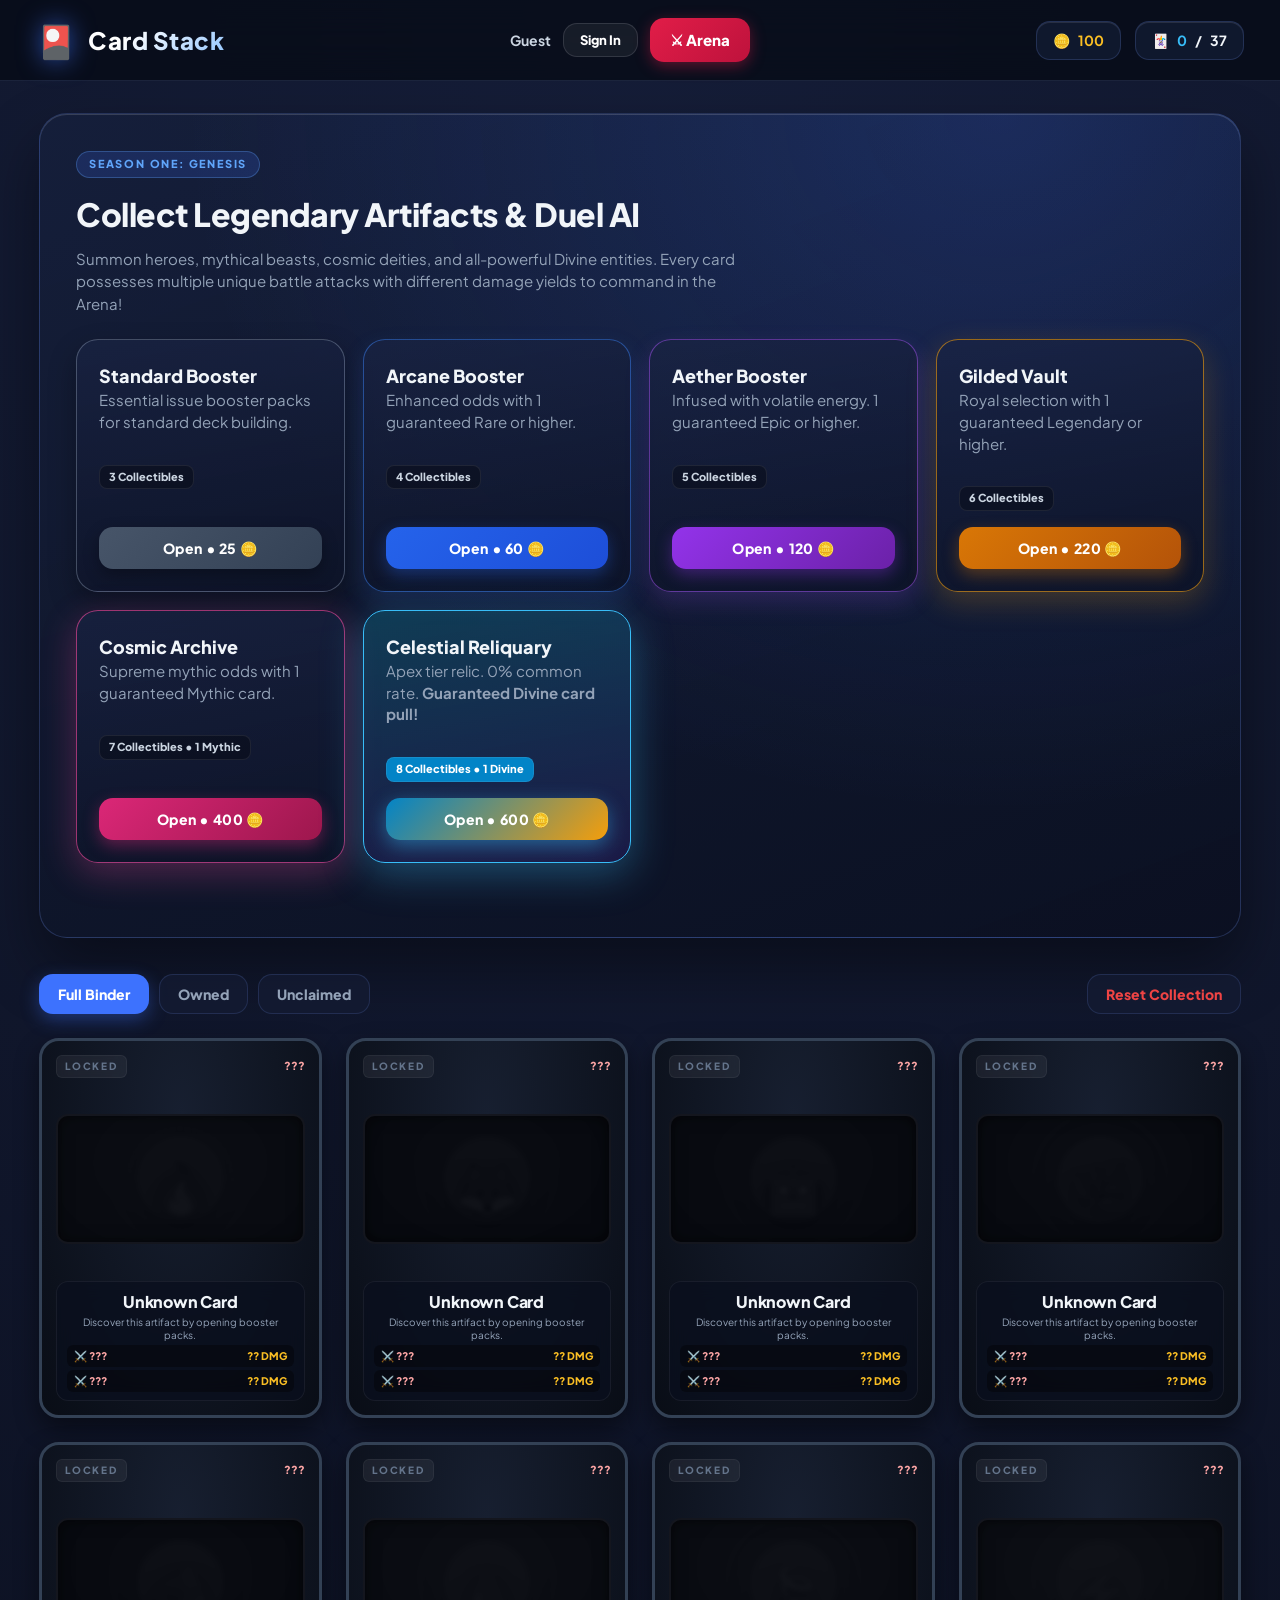
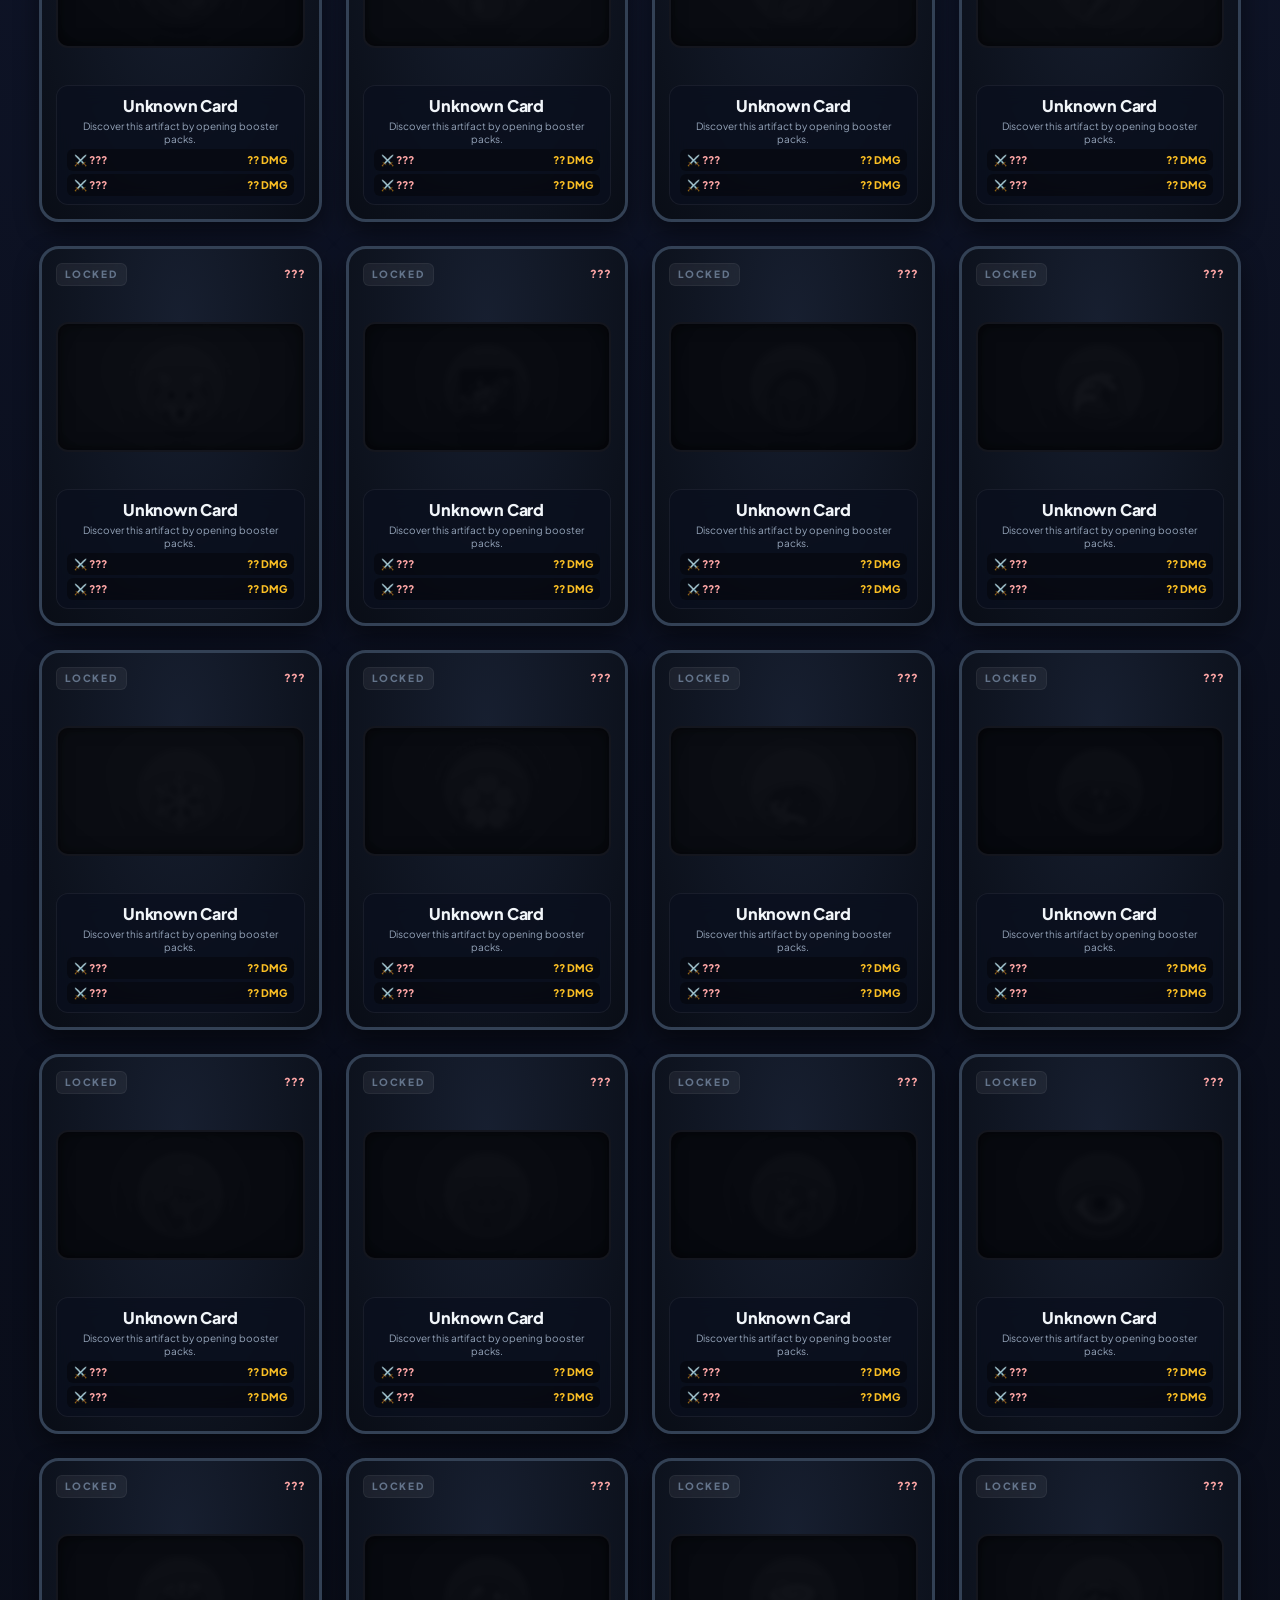
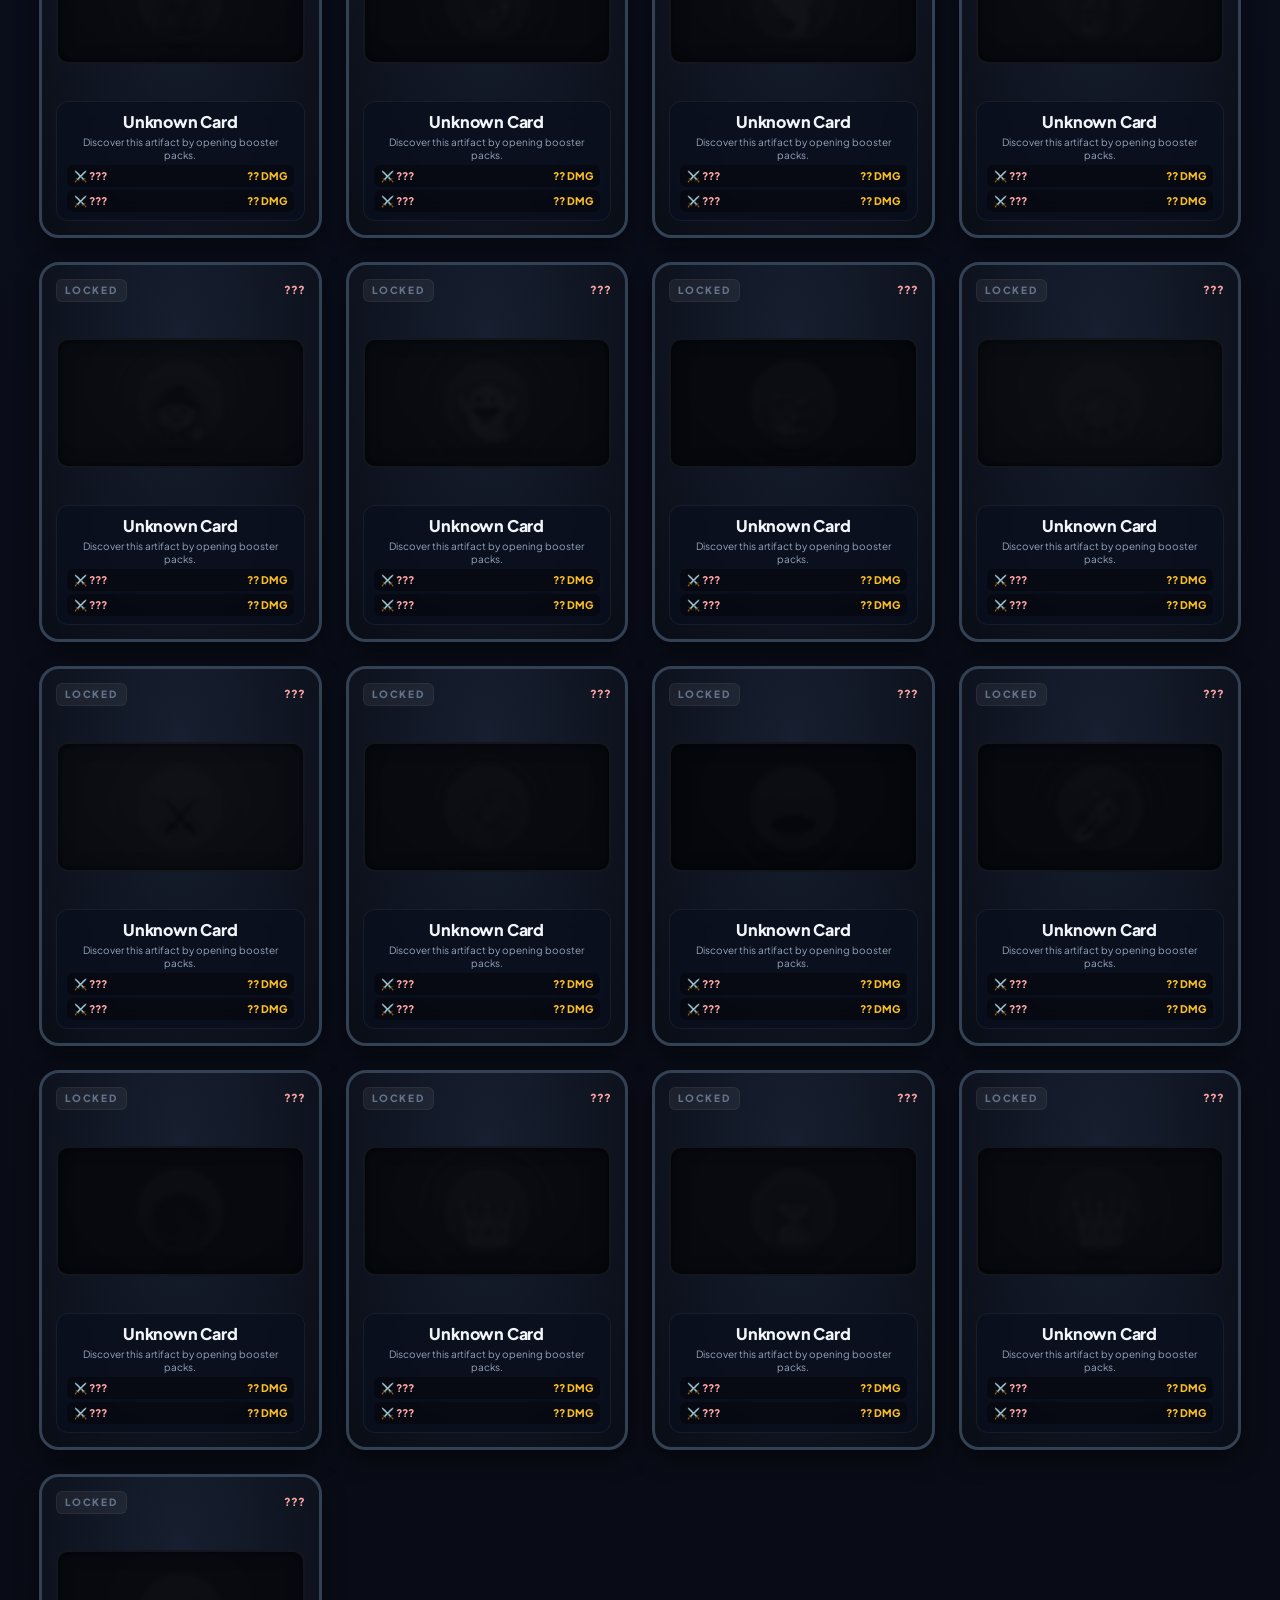
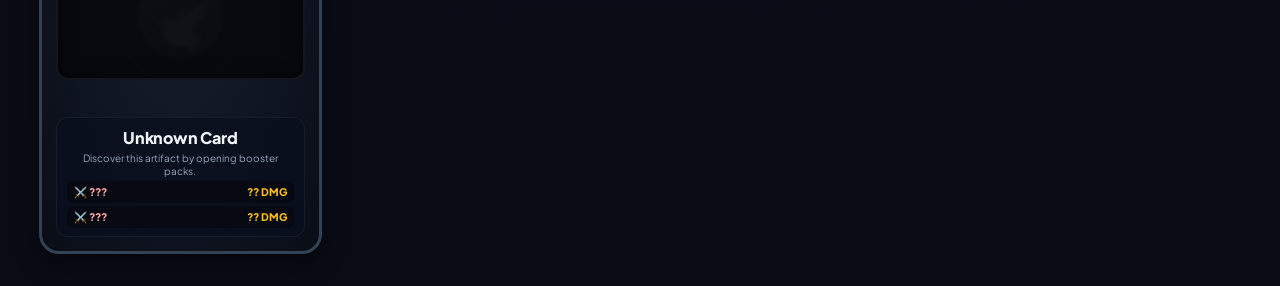
==== commit d157288b: "Change branding from Aetheria Cards to Card Stack" ====
--- a/cardstack.html
+++ b/cardstack.html
@@ -7,7 +7,7 @@
 <script>window.location.replace("index.html");</script>
 </head>
 <body style="background:#090c15;color:#f1f5f9;font-family:sans-serif;text-align:center;padding:60px 20px">
-  <h2>Redirecting to Aetheria Cards...</h2>
+  <h2>Redirecting to Card Stack...</h2>
   <p>If you are not redirected automatically, <a href="index.html" style="color:#38bdf8;font-weight:bold">click here to enter</a>.</p>
 </body>
 </html>
